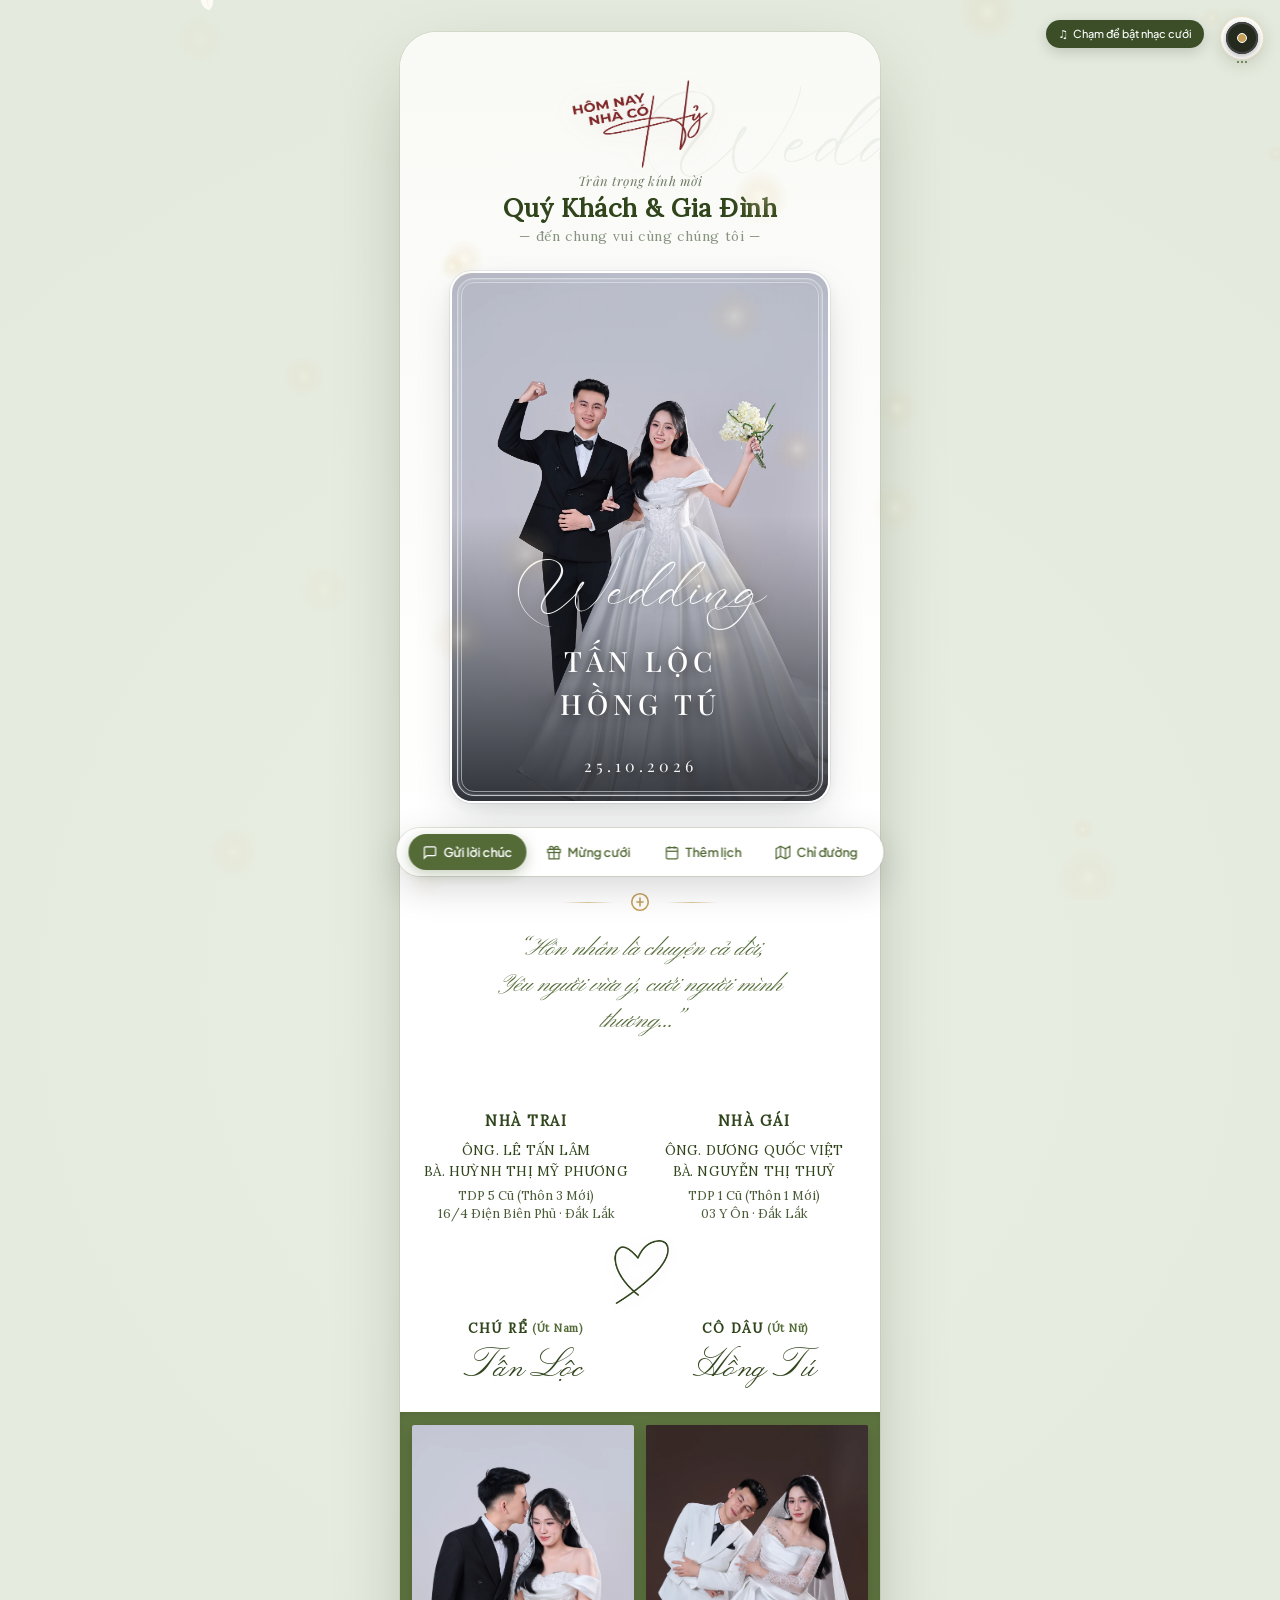
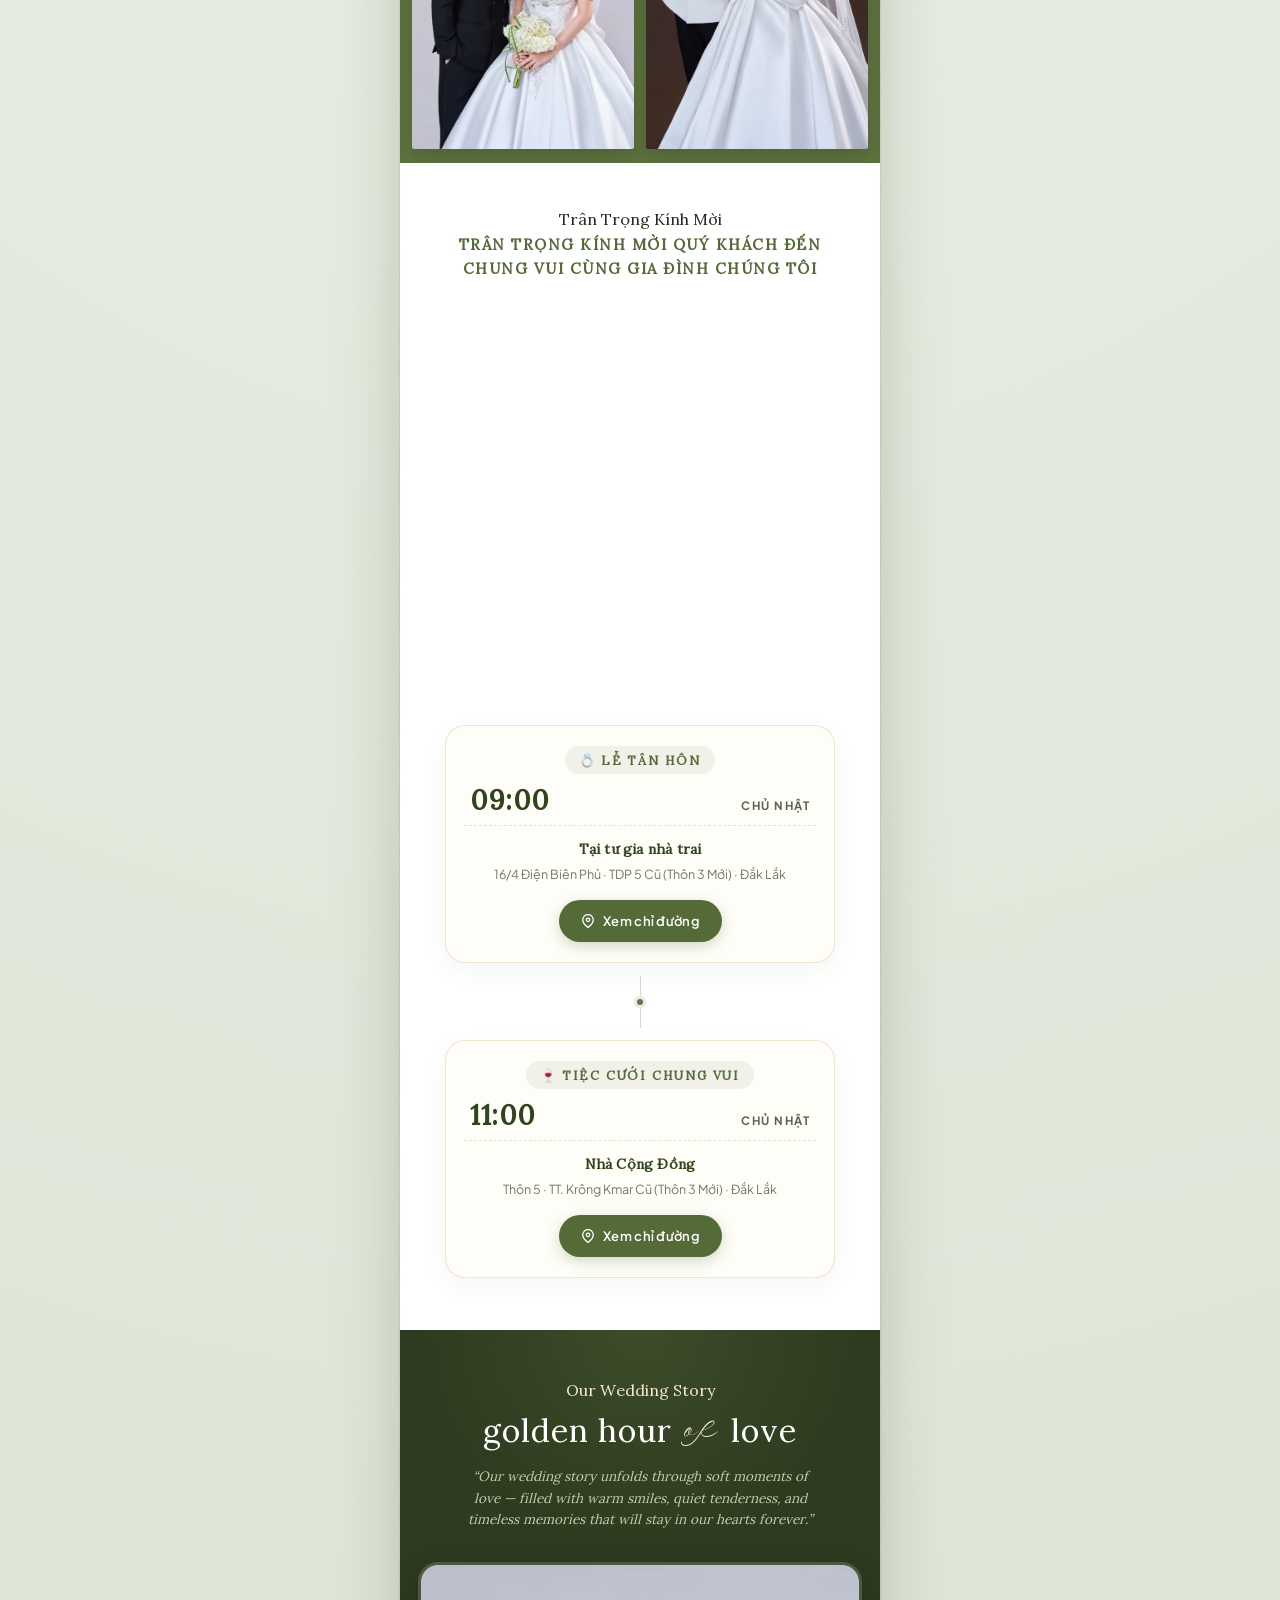
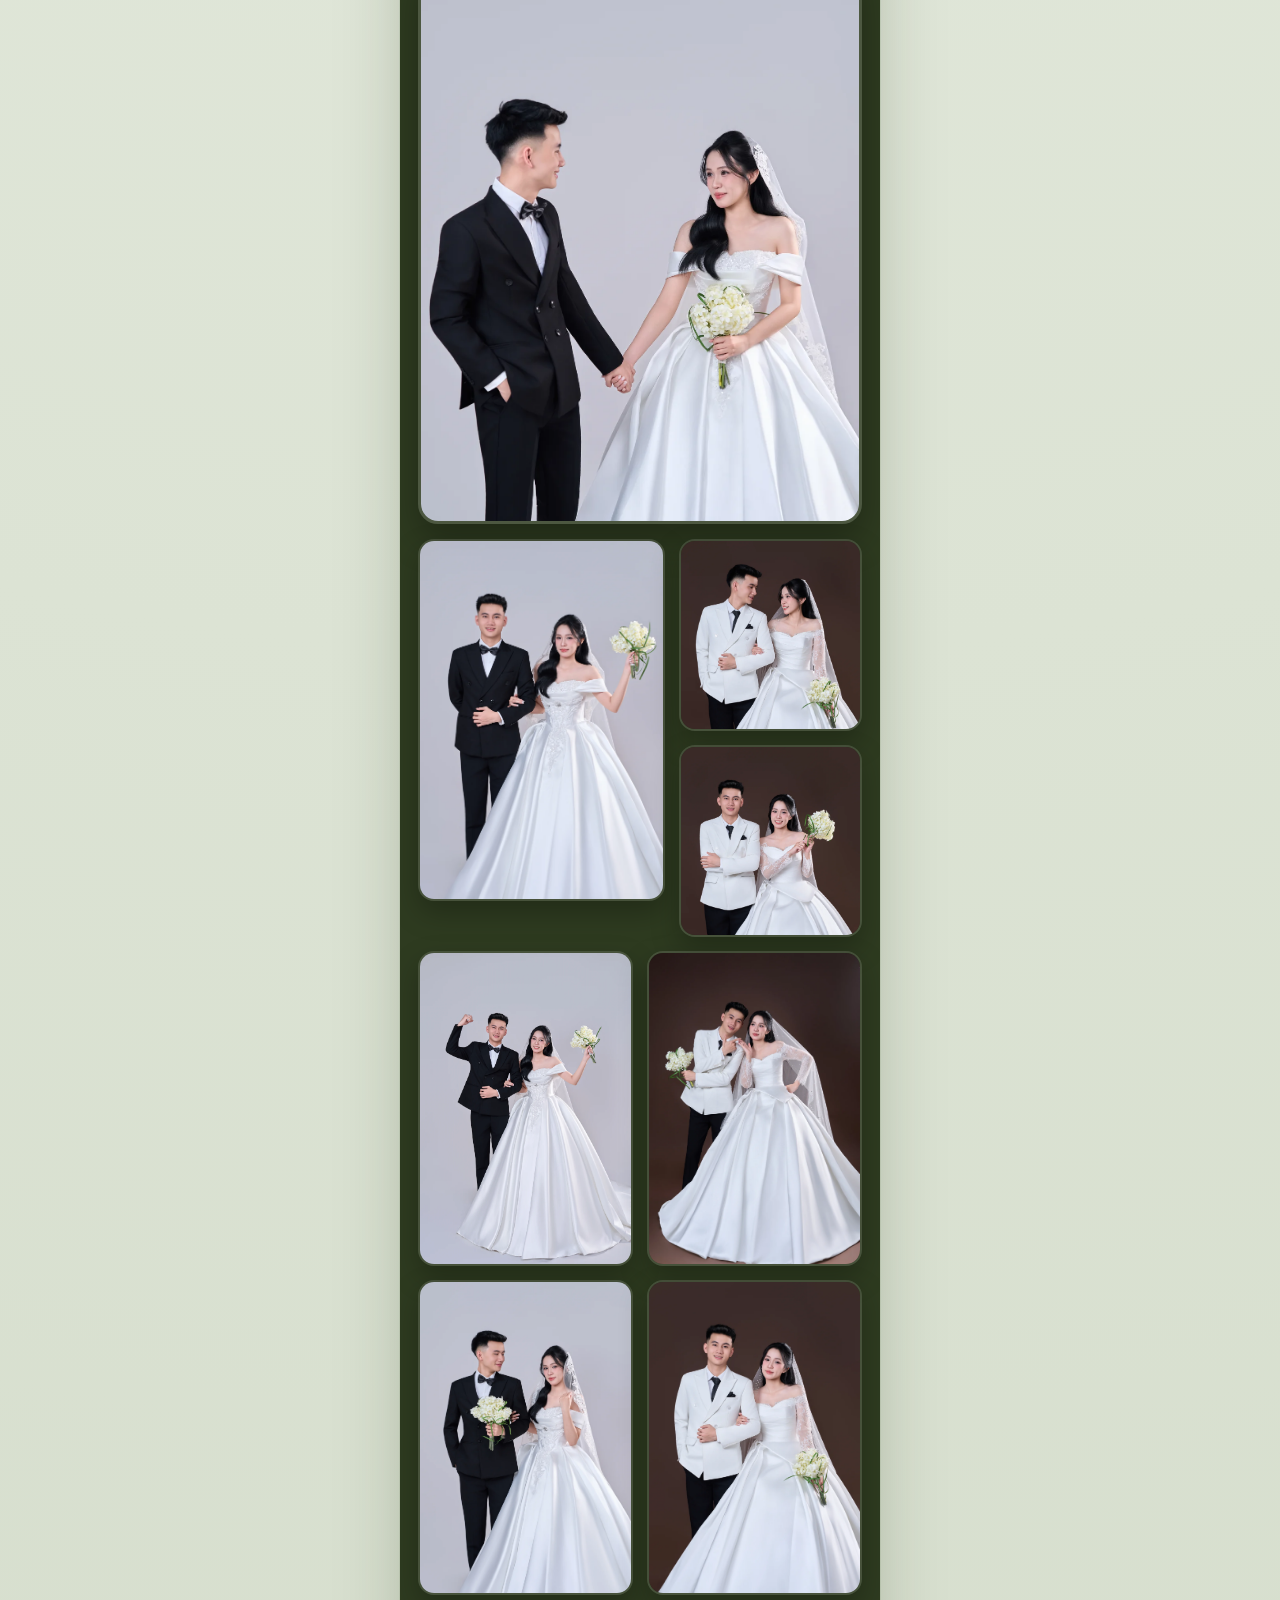
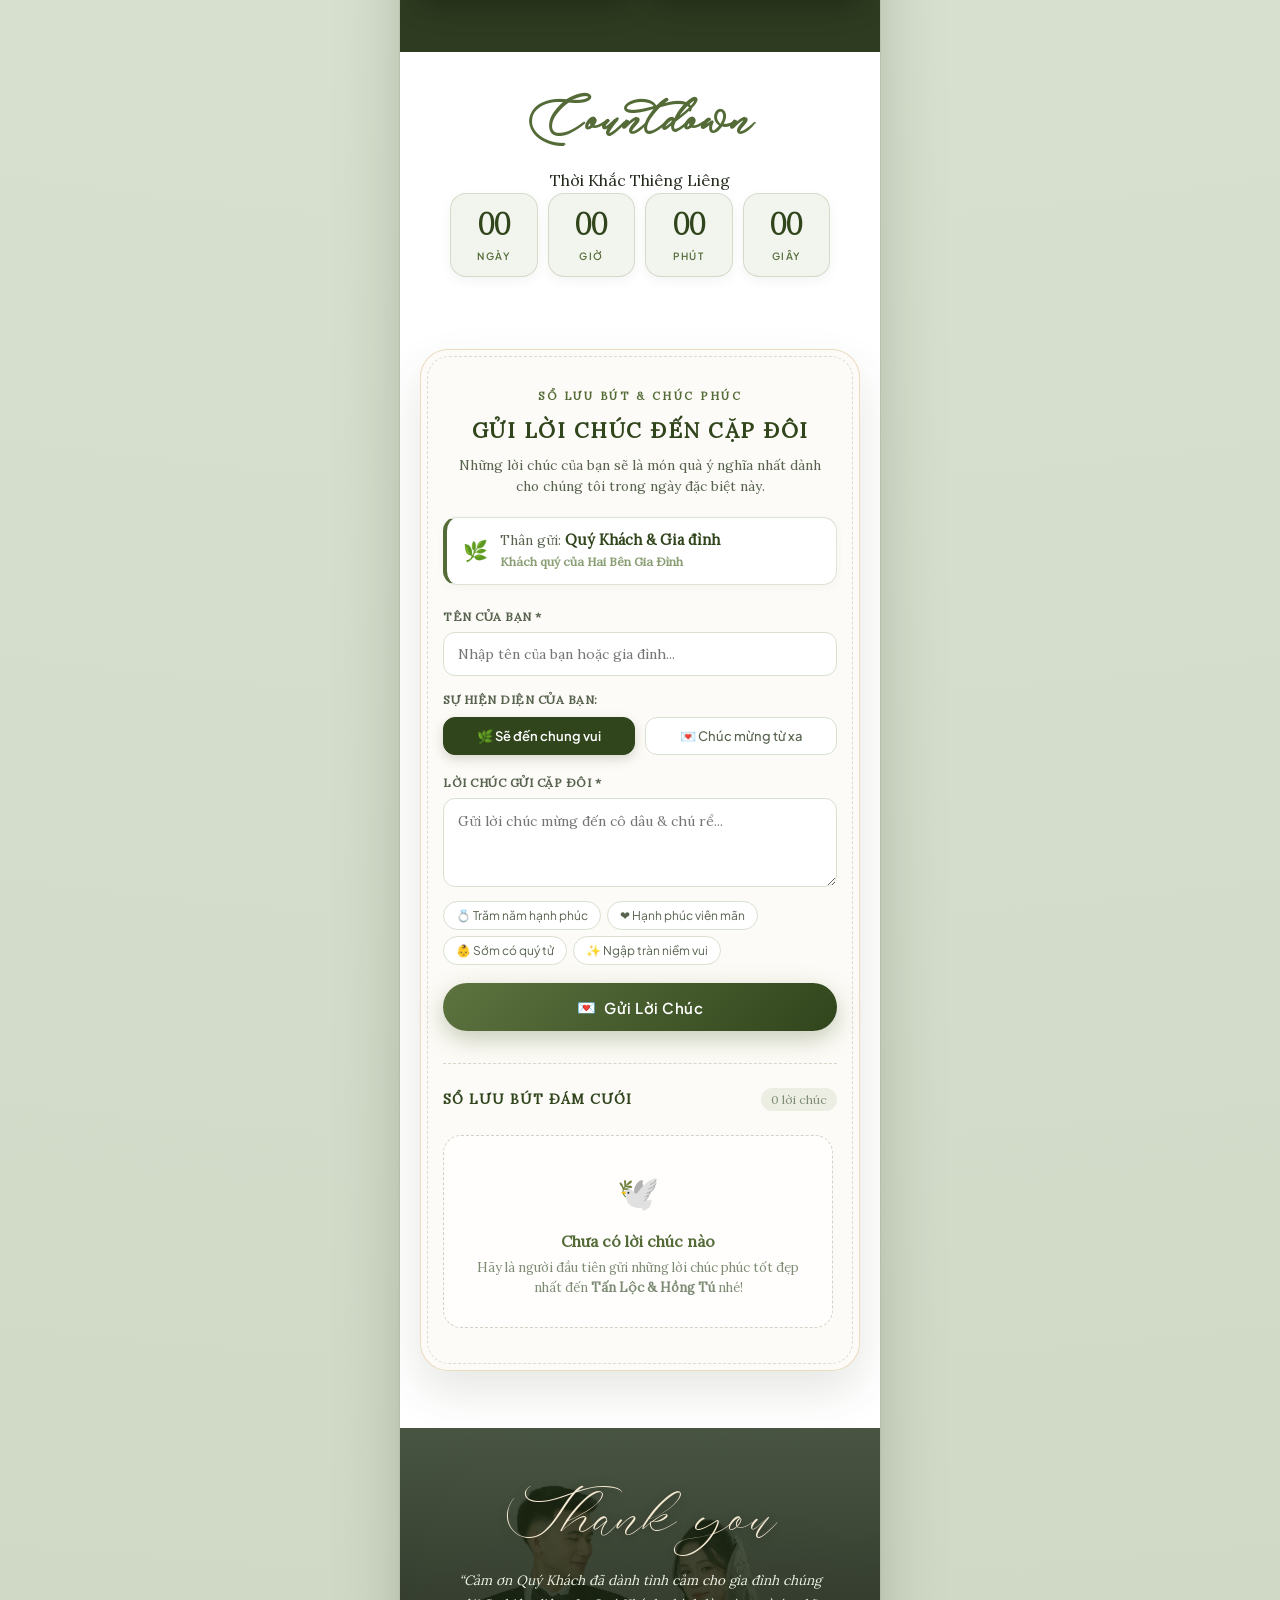
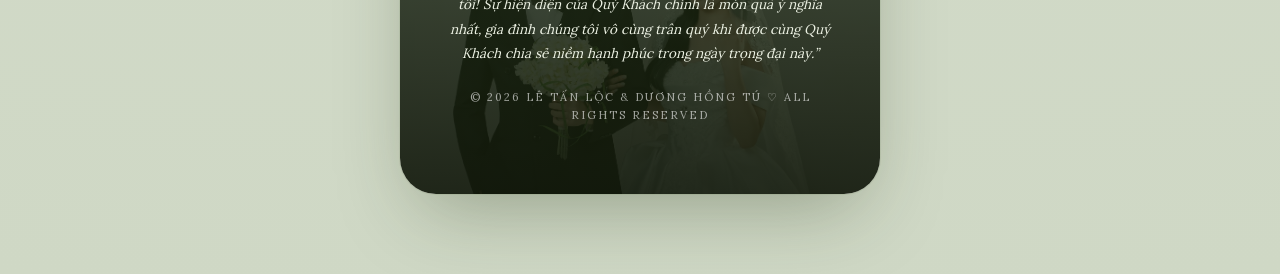
==== index.html @ bd5aa2f5 "Add Zalo OG preview image and clean short URLs" ====
<!DOCTYPE html>
<html lang="vi">
<head>
  <meta charset="UTF-8">
  <meta name="viewport" content="width=device-width, initial-scale=1.0, maximum-scale=1.0, user-scalable=no">
  <title>Tấn Lộc &amp; Hồng Tú</title>
  <meta name="description" content="Thiệp cưới online - Lê Tấn Lộc &amp; Dương Hồng Tú | 25.10.2026">
  
  <!-- Social Media & Zalo / Facebook Share Preview -->
  <meta property="og:type" content="website">
  <meta property="og:title" content="Tấn Lộc &amp; Hồng Tú | Thiệp Cưới Online">
  <meta property="og:description" content="Trân trọng kính mời Quý khách đến chung vui cùng gia đình chúng tôi ngày 25.10.2026.">
  <meta property="og:url" content="https://tanloc-hongtu.vercel.app/">
  <meta property="og:image" content="https://tanloc-hongtu.vercel.app/assets/images/og_preview.jpg">
  <meta property="og:image:secure_url" content="https://tanloc-hongtu.vercel.app/assets/images/og_preview.jpg">
  <meta property="og:image:type" content="image/jpeg">
  <meta property="og:image:width" content="1200">
  <meta property="og:image:height" content="630">
  <meta property="og:image:alt" content="Thiệp Cưới Tấn Lộc &amp; Hồng Tú">

  <!-- Twitter / Zalo Card -->
  <meta name="twitter:card" content="summary_large_image">
  <meta name="twitter:title" content="Tấn Lộc &amp; Hồng Tú | Thiệp Cưới Online">
  <meta name="twitter:description" content="Trân trọng kính mời Quý khách đến chung vui cùng gia đình chúng tôi ngày 25.10.2026.">
  <meta name="twitter:image" content="https://tanloc-hongtu.vercel.app/assets/images/og_preview.jpg">

  <!-- Romantic Wedding Ring Favicon (Khắc phục biểu tượng quả địa cầu mặc định) -->
  <link rel="icon" type="image/svg+xml" href="data:image/svg+xml,<svg xmlns='http://www.w3.org/2000/svg' viewBox='0 0 100 100'><text y='.9em' font-size='90'>💍</text></svg>">
  <link rel="apple-touch-icon" href="assets/images/heo/NAD00171.webp">

  <link rel="stylesheet" href="assets/fonts/fonts.css">
  <link rel="stylesheet" href="style.css">
</head>
<body>

  <!-- Audio Element -->
  <audio id="bgm-audio" src="assets/audio/em-dong-y.mp3" preload="auto" loop autoplay playsinline webkit-playsinline></audio>

  <!-- Ambient Backdrop -->
  <div class="ambient-glow"></div>

  <!-- Floating Audio Player Button -->
  <button id="floating-music-btn" class="floating-audio-control playing" aria-label="Bật/Tắt nhạc nền" title="Phát: Em Đồng Ý (I Do) - Đức Phúc x 911">
    <div class="disc-wrapper">
      <div class="disc-center"></div>
    </div>
    <div class="audio-sound-waves">
      <span></span><span></span><span></span>
    </div>
  </button>

  <!-- Audio Autoplay Prompt -->
  <div id="audio-prompt-pill" class="audio-toast-pill">
    <span>♫</span>
    <span>Chạm để bật nhạc cưới</span>
  </div>

  <!-- Page Viewport Container -->
  <div class="page-viewport">
    <main class="wedding-card-container">

      <!-- =================================================================
           1. HERO SECTION (Bìa Thiệp Cung Vòm Hoàng Gia)
           ================================================================= -->
      <section class="hero-section">
        <div class="hero-watermark" data-anim="slide-up" style="--anim-delay: 0s;" aria-hidden="true">Wedding</div>

        <!-- Biểu trưng HÔM NAY NHÀ CÓ HỶ (Calligraphy) -->
        <div class="hero-hy-badge" data-anim="fade-in" style="--anim-delay: 0.05s;">
          <img 
            src="assets/images/hom_nay_nha_co_hy_red.png" 
            alt="Hôm nay nhà có hỷ" 
            class="hero-hy-img"
          />
        </div>

        <!-- Lời mời trang trọng cá nhân hóa (Luxury/Minimal 10/10) -->
        <div id="hero-guest-invitation" class="hero-guest-invitation" data-anim="fade-in" style="--anim-delay: 0.1s;">
          <p class="hero-invite-pre">Trân trọng kính mời</p>
          <h2 id="hero-guest-name" class="hero-invite-guest">Quý Khách & Gia đình</h2>
          <p class="hero-invite-post">— đến chung vui cùng chúng tôi —</p>
        </div>
        <div class="hero-arch-container">
          <!-- Two White Doves Romantic Opening Animation -->
          <div id="hero-doves-overlay" class="hero-doves-overlay" aria-hidden="true">
            <!-- Convergence Champagne Heart & Sparkles -->
            <div class="doves-heart-emblem">
              <svg viewBox="0 0 40 36" class="heart-svg" fill="none" xmlns="http://www.w3.org/2000/svg">
                <path d="M20 32C20 32 3.5 21.5 3.5 11.5C3.5 5.5 8 2 13 2C16.5 2 19 4 20 6C21 4 23.5 2 27 2C32 2 36.5 5.5 36.5 11.5C36.5 21.5 20 32 20 32Z" stroke="#DFC188" stroke-width="1.8" fill="rgba(223, 193, 136, 0.28)"/>
              </svg>
              <!-- 4 Micro Golden Sparkles at convergence -->
              <span class="doves-sparkle ds-1"></span>
              <span class="doves-sparkle ds-2"></span>
              <span class="doves-sparkle ds-3"></span>
              <span class="doves-sparkle ds-4"></span>
            </div>

            <!-- Left Dove Actor (Feathered Ethereal 3D) -->
            <div class="dove-actor dove-left">
              <img 
                src="assets/images/dove_ethereal_left.webp" 
                alt="Bồ câu trắng tình yêu" 
                class="dove-photo-asset"
                loading="eager"
              />
            </div>

            <!-- Right Dove Actor (Feathered Ethereal 3D) -->
            <div class="dove-actor dove-right">
              <img 
                src="assets/images/dove_ethereal_right.webp" 
                alt="Bồ câu trắng tình yêu" 
                class="dove-photo-asset"
                loading="eager"
              />
            </div>
          </div>

          <div class="hero-arch-frame">
            <img 
              src="assets/images/heo/NAD00171.webp" 
              alt="Ảnh cưới Tấn Lộc & Hồng Tú" 
              class="hero-arch-img wedding-photo" 
              data-full="assets/images/heo/NAD00171.webp"
            />
            <div class="hero-overlay-gradient"></div>
            
            <div class="hero-photo-content">
              <div class="hero-photo-script-wedding sparkle-host" data-anim="fade-in" style="--anim-delay: 0.05s;">
                Wedding
                <span class="sparkle-twinkle" style="top: -2px; right: 14px; animation-delay: 0.5s;"></span>
                <span class="sparkle-twinkle" style="bottom: 12px; left: -6px; animation-delay: 2.2s;"></span>
              </div>
              <h1 class="hero-couple-stacked" data-anim="slide-up" style="--anim-delay: 0.15s;">
                <span class="hero-couple-line">TẤN LỘC</span>
                <span class="hero-couple-line">HỒNG TÚ</span>
              </h1>
              <div class="hero-photo-date solar-date-text" data-anim="slide-up" style="--anim-delay: 0.2s;">25.10.2026</div>
            </div>
          </div>
        </div>
      </section>

      <!-- =================================================================
           2. LỜI NGỎ TÌNH YÊU (Love Quote)
           ================================================================= -->
      <section class="quote-section">
        <div class="botanical-divider" data-anim="fade-in" style="--anim-delay: 0.2s;">
          <div class="divider-line"></div>
          <svg width="22" height="22" viewBox="0 0 24 24" fill="none" stroke="currentColor" stroke-width="1.75">
            <path d="M12 21a9 9 0 1 0 0-18 9 9 0 0 0 0 18z"></path>
            <path d="M12 7v10M8 12h8"></path>
          </svg>
          <div class="divider-line"></div>
        </div>

        <blockquote class="wedding-quote" data-anim="slide-up" style="--anim-delay: 0.15s;">
          “Hôn nhân là chuyện cả đời,<br>
          Yêu người vừa ý, cưới người mình thương...”
        </blockquote>
      </section>

      <!-- =================================================================
           3. THÔNG TIN HAI BÊN GIA ĐÌNH & CÔ DÂU CHÚ RỂ (Mộng Mer Template)
           ================================================================= -->
      <section class="family-section">
        <div class="family-content-wrap">
          <!-- Hàng 1: Thông tin Nhà Trai & Nhà Gái -->
          <div class="family-parents-grid">
            <!-- Cột Nhà Trai -->
            <div class="family-branch-col" data-anim="slide-right" style="--anim-delay: 0.15s;">
              <h3 class="branch-label">NHÀ TRAI</h3>
              <div class="branch-names">
                <p class="parent-line groom-dad-text">ÔNG. LÊ TẤN LÂM</p>
                <p class="parent-line groom-mom-text">BÀ. HUỲNH THỊ MỸ PHƯƠNG</p>
              </div>
              <p class="branch-location groom-address-text">TDP 5 Cũ (Thôn 3 Mới)<br>16/4 Điện Biên Phủ · Đắk Lắk</p>
            </div>

            <!-- Cột Nhà Gái -->
            <div class="family-branch-col" data-anim="slide-left" style="--anim-delay: 0.15s;">
              <h3 class="branch-label">NHÀ GÁI</h3>
              <div class="branch-names">
                <p class="parent-line bride-dad-text">ÔNG. DƯƠNG QUỐC VIỆT</p>
                <p class="parent-line bride-mom-text">BÀ. NGUYỄN THỊ THUỶ</p>
              </div>
              <p class="branch-location bride-address-text">TDP 1 Cũ (Thôn 1 Mới)<br>03 Y Ôn · Đắk Lắk</p>
            </div>
          </div>

          <!-- Hàng 2: Biểu tượng trái tim vẽ tay ở giữa -->
          <div class="family-heart-divider" data-anim="fade-in" style="--anim-delay: 0.2s;">
            <img 
              src="assets/images/img_14_bo5CXDB2w_.webp" 
              alt="Biểu tượng trái tim tình yêu" 
              class="family-heart-img anim-pulse" 
            />
          </div>

          <!-- Hàng 3: Danh xưng Chú Rể & Cô Dâu cùng chữ thư pháp -->
          <div class="couple-names-grid">
            <div class="couple-title-col" data-anim="slide-right" style="--anim-delay: 0.25s;">
              <h4 class="couple-role-label">CHÚ RỂ <span class="role-rank groom-role-text">(Út Nam)</span></h4>
              <h2 class="couple-calligraphy-name groom-nickname-text sparkle-host">
                Tấn Lộc
                <span class="sparkle-twinkle" style="top: -2px; right: -8px; animation-delay: 1.0s;"></span>
              </h2>
            </div>

            <div class="couple-title-col" data-anim="slide-left" style="--anim-delay: 0.25s;">
              <h4 class="couple-role-label">CÔ DÂU <span class="role-rank bride-role-text">(Út Nữ)</span></h4>
              <h2 class="couple-calligraphy-name bride-nickname-text sparkle-host">
                Hồng Tú
                <span class="sparkle-twinkle" style="top: -2px; right: -8px; animation-delay: 2.6s;"></span>
              </h2>
            </div>
          </div>
        </div>

        <!-- Hàng 4: Băng màu xanh Olive chứa 2 ảnh cưới cạnh nhau -->
        <div class="family-photos-band" data-anim="slide-up" style="--anim-delay: 0.4s;">
          <div class="family-photo-wrapper">
            <img 
              src="assets/images/heo/NAD00105.webp" 
              alt="Chú rể Tấn Lộc & Cô dâu Hồng Tú" 
              class="family-band-img wedding-photo"
              data-full="assets/images/heo/NAD00105.webp"
              loading="lazy"
            />
          </div>
          <div class="family-photo-wrapper">
            <img 
              src="assets/images/heo/NAD00658.webp" 
              alt="Cô dâu Hồng Tú & Chú rể Tấn Lộc" 
              class="family-band-img wedding-photo"
              data-full="assets/images/heo/NAD00658.webp"
              loading="lazy"
            />
          </div>
        </div>
      </section>

      <!-- =================================================================
           4. THƯ MỜI & LỊCH TRÌNH TIỆC CƯỚI (Wedding Events)
           ================================================================= -->
      <section class="events-section">
        <div class="formal-invitation-banner" data-anim="slide-up" style="--anim-delay: 0.5s;">
          <div class="section-eyebrow">Trân Trọng Kính Mời</div>
          <p class="formal-invitation-title">
            Trân trọng kính mời Quý khách đến<br>
            chung vui cùng gia đình chúng tôi
          </p>
        </div>

        <!-- Bộ ba ảnh Collage nghệ thuật: Trái slide-right, Giữa zoom-in, Phải slide-left -->
        <div class="trio-collage">
          <div class="collage-item side" data-anim="slide-right" style="--anim-delay: 0.5s;">
            <img src="assets/images/heo/NAD00205.webp" alt="Khoảnh khắc cưới" class="collage-img wedding-photo" data-full="assets/images/heo/NAD00205.webp" />
          </div>
          <div class="collage-item center" data-anim="zoom-in" style="--anim-delay: 0.5s;">
            <img src="assets/images/heo/NAD00760.webp" alt="Khoảnh khắc cưới" class="collage-img wedding-photo" data-full="assets/images/heo/NAD00760.webp" />
          </div>
          <div class="collage-item side" data-anim="slide-left" style="--anim-delay: 0.5s;">
            <img src="assets/images/heo/NAD00549.webp" alt="Khoảnh khắc cưới" class="collage-img wedding-photo" data-full="assets/images/heo/NAD00549.webp" />
          </div>
        </div>

        <!-- Lịch trình ngày cưới - Master Date Header -->
        <div class="schedule-master-header" data-anim="slide-up" style="--anim-delay: 0.3s;">
          <h3 class="schedule-section-title">LỊCH TRÌNH NGÀY CƯỚI</h3>
          <div class="schedule-master-date">
            <span class="sched-month">THÁNG 10</span>
            <span class="sched-day-number">25</span>
            <span class="sched-year">NĂM 2026</span>
          </div>
          <div class="sched-lunar-date">(Nhằm ngày 16 tháng 09 năm Bính Ngọ)</div>
        </div>

        <!-- Event 1: Lễ Tân Hôn (Sáng: 09:00) -->
        <div class="event-card" data-anim="slide-up" style="--anim-delay: 0.15s;">
          <div class="event-badge">
            <span class="event-badge-icon">💍</span>
            <span class="event-badge-title event1-title-text">LỄ TÂN HÔN</span>
          </div>

          <div class="event-time-row">
            <span class="event-time-val event1-time-val">09:00</span>
            <span class="event-day-val event1-day-val">CHỦ NHẬT</span>
          </div>

          <div class="event-venue-content">
            <div class="venue-name event1-venue-name">Tại tư gia nhà trai</div>
            <div class="venue-address event1-venue-address">16/4 Điện Biên Phủ · TDP 5 Cũ (Thôn 3 Mới) · Đắk Lắk</div>
          </div>

          <div class="event-actions">
            <a 
              href="https://www.google.com/maps/search/?api=1&query=16%2F4+%C4%90i%E1%BB%87n+Bi%C3%AAn+Ph%E1%BB%A7%2C+Kr%C3%B4ng+Kmar%2C+Kr%C3%B4ng+B%C3%B4ng%2C+%C4%90%E1%BA%AFk+L%E1%BA%AFk" 
              target="_blank" 
              rel="noopener noreferrer" 
              class="action-btn-primary event1-map-link"
              data-anim="fade-in"
              style="--anim-delay: 0.25s;"
            >
              <svg width="14" height="14" viewBox="0 0 24 24" fill="none" stroke="currentColor" stroke-width="2.2" stroke-linecap="round" stroke-linejoin="round">
                <path d="M21 10c0 7-9 13-9 13s-9-6-9-13a9 9 0 0 1 18 0z"></path>
                <circle cx="12" cy="10" r="3"></circle>
              </svg>
              <span>Xem chỉ đường</span>
            </a>
          </div>
        </div>

        <!-- Connector Trục Thời Gian -->
        <div class="schedule-timeline-connector" aria-hidden="true" data-anim="fade-in" style="--anim-delay: 0.2s;">
          <span class="connector-line"></span>
          <span class="connector-dot"></span>
          <span class="connector-line"></span>
        </div>

        <!-- Event 2: Buổi Tiệc Cưới Chung Vui (Trưa: 11:00) -->
        <div class="event-card" data-anim="slide-up" style="--anim-delay: 0.25s;">
          <div class="event-badge">
            <span class="event-badge-icon">🍷</span>
            <span class="event-badge-title event2-title-text">TIỆC CƯỚI CHUNG VUI</span>
          </div>

          <div class="event-time-row">
            <span class="event-time-val event2-time-val">11:00</span>
            <span class="event-day-val event2-day-val">CHỦ NHẬT</span>
          </div>

          <div class="event-venue-content">
            <div class="venue-name event2-venue-name">Nhà Cộng Đồng</div>
            <div class="venue-address event2-venue-address">Thôn 5 · TT. Krông Kmar Cũ (Thôn 3 Mới) · Đắk Lắk</div>
          </div>

          <div class="event-actions">
            <a 
              href="https://www.google.com/maps/search/?api=1&query=Nh%C3%A0+C%E1%BB%99ng+%C4%90%E1%BB%93ng%2C+Kr%C3%B4ng+Kmar%2C+Kr%C3%B4ng+B%C3%B4ng%2C+%C4%90%E1%BA%AFk+L%E1%BA%AFk" 
              target="_blank" 
              rel="noopener noreferrer" 
              class="action-btn-primary event2-map-link"
              data-anim="fade-in"
              style="--anim-delay: 0.35s;"
            >
              <svg width="14" height="14" viewBox="0 0 24 24" fill="none" stroke="currentColor" stroke-width="2.2" stroke-linecap="round" stroke-linejoin="round">
                <path d="M21 10c0 7-9 13-9 13s-9-6-9-13a9 9 0 0 1 18 0z"></path>
                <circle cx="12" cy="10" r="3"></circle>
              </svg>
              <span>Xem chỉ đường</span>
            </a>
          </div>
        </div>
      </section>

      <!-- =================================================================
           5. ALBUM ẢNH KỶ NIỆM (Golden Hour of Love - Visual Gallery)
           ================================================================= -->
      <section class="gallery-section">
        <div class="gallery-header" data-anim="slide-up" style="--anim-delay: 0.1s;">
          <div class="section-eyebrow" style="color: var(--gold-light);">Our Wedding Story</div>
          <h2 class="gallery-title">
            golden hour <span class="script-italic">of</span> love
          </h2>
          <p class="gallery-desc">
            “Our wedding story unfolds through soft moments of love — filled with warm smiles, quiet tenderness, and timeless memories that will stay in our hearts forever.”
          </p>
        </div>

        <div class="gallery-grid">
          <!-- Ảnh Panorama lớn: 3D Flip-In độc bản của template -->
          <div class="gallery-hero-card" data-anim="flip-in" style="--anim-delay: 0.1s;">
            <img src="assets/images/heo/NAD00296.webp" alt="Khoảnh khắc tình yêu Tấn Lộc & Hồng Tú" class="wedding-photo" data-full="assets/images/heo/NAD00296.webp" loading="lazy" />
            <div class="gallery-zoom-badge">
              <svg width="15" height="15" viewBox="0 0 24 24" fill="none" stroke="currentColor" stroke-width="2"><circle cx="11" cy="11" r="8"></circle><line x1="21" y1="21" x2="16.65" y2="16.65"></line><line x1="11" y1="8" x2="11" y2="14"></line><line x1="8" y1="11" x2="14" y2="11"></line></svg>
            </div>
          </div>

          <!-- Khối ảnh so le: Dọc slide-left, Cặp bên phải slide-up & slide-down -->
          <div class="gallery-row-split">
            <div class="gallery-photo-card" data-anim="slide-left" style="aspect-ratio: 3 / 4.4; --anim-delay: 0.15s;">
              <img src="assets/images/heo/NAD00167.webp" alt="Khoảnh khắc tình yêu Tấn Lộc & Hồng Tú" class="wedding-photo" data-full="assets/images/heo/NAD00167.webp" loading="lazy" />
              <div class="gallery-zoom-badge">
                <svg width="15" height="15" viewBox="0 0 24 24" fill="none" stroke="currentColor" stroke-width="2"><circle cx="11" cy="11" r="8"></circle><line x1="21" y1="21" x2="16.65" y2="16.65"></line></svg>
              </div>
            </div>

            <div class="gallery-card-stacked">
              <div class="gallery-photo-card" data-anim="slide-up" style="aspect-ratio: 4 / 4.2; --anim-delay: 0.15s;">
                <img src="assets/images/heo/NAD00491.webp" alt="Khoảnh khắc tình yêu Tấn Lộc & Hồng Tú" class="wedding-photo" data-full="assets/images/heo/NAD00491.webp" loading="lazy" />
                <div class="gallery-zoom-badge">
                  <svg width="15" height="15" viewBox="0 0 24 24" fill="none" stroke="currentColor" stroke-width="2"><circle cx="11" cy="11" r="8"></circle><line x1="21" y1="21" x2="16.65" y2="16.65"></line></svg>
                </div>
              </div>
              <div class="gallery-photo-card" data-anim="slide-down" style="aspect-ratio: 4 / 4.2; --anim-delay: 0.2s;">
                <img src="assets/images/heo/NAD00514.webp" alt="Khoảnh khắc tình yêu Tấn Lộc & Hồng Tú" class="wedding-photo" data-full="assets/images/heo/NAD00514.webp" loading="lazy" />
                <div class="gallery-zoom-badge">
                  <svg width="15" height="15" viewBox="0 0 24 24" fill="none" stroke="currentColor" stroke-width="2"><circle cx="11" cy="11" r="8"></circle><line x1="21" y1="21" x2="16.65" y2="16.65"></line></svg>
                </div>
              </div>
            </div>
          </div>

          <!-- Cặp ảnh chữ nhật đối xứng 1: Trái slide-left, Phải slide-right -->
          <div class="gallery-row-equal">
            <div class="gallery-photo-card" data-anim="slide-left" style="aspect-ratio: 3 / 4.4; --anim-delay: 0.1s;">
              <img src="assets/images/heo/NAD00171.webp" alt="Khoảnh khắc tình yêu Tấn Lộc & Hồng Tú" class="wedding-photo" data-full="assets/images/heo/NAD00171.webp" loading="lazy" />
              <div class="gallery-zoom-badge">
                <svg width="15" height="15" viewBox="0 0 24 24" fill="none" stroke="currentColor" stroke-width="2"><circle cx="11" cy="11" r="8"></circle><line x1="21" y1="21" x2="16.65" y2="16.65"></line></svg>
              </div>
            </div>
            <div class="gallery-photo-card" data-anim="slide-right" style="aspect-ratio: 3 / 4.4; --anim-delay: 0.18s;">
              <img src="assets/images/heo/NAD00617.webp" alt="Khoảnh khắc tình yêu Tấn Lộc & Hồng Tú" class="wedding-photo" data-full="assets/images/heo/NAD00617.webp" loading="lazy" />
              <div class="gallery-zoom-badge">
                <svg width="15" height="15" viewBox="0 0 24 24" fill="none" stroke="currentColor" stroke-width="2"><circle cx="11" cy="11" r="8"></circle><line x1="21" y1="21" x2="16.65" y2="16.65"></line></svg>
              </div>
            </div>
          </div>

          <!-- Cặp ảnh kết thúc album: Trái slide-left, Phải slide-right -->
          <div class="gallery-row-equal">
            <div class="gallery-photo-card" data-anim="slide-left" style="aspect-ratio: 3 / 4.4; --anim-delay: 0.1s;">
              <img src="assets/images/heo/NAD00191.webp" alt="Khoảnh khắc tình yêu Tấn Lộc & Hồng Tú" class="wedding-photo" data-full="assets/images/heo/NAD00191.webp" loading="lazy" />
              <div class="gallery-zoom-badge">
                <svg width="15" height="15" viewBox="0 0 24 24" fill="none" stroke="currentColor" stroke-width="2"><circle cx="11" cy="11" r="8"></circle><line x1="21" y1="21" x2="16.65" y2="16.65"></line></svg>
              </div>
            </div>
            <div class="gallery-photo-card" data-anim="slide-right" style="aspect-ratio: 3 / 4.4; --anim-delay: 0.18s;">
              <img src="assets/images/heo/NAD00483.webp" alt="Khoảnh khắc tình yêu Tấn Lộc & Hồng Tú" class="wedding-photo" data-full="assets/images/heo/NAD00483.webp" loading="lazy" />
              <div class="gallery-zoom-badge">
                <svg width="15" height="15" viewBox="0 0 24 24" fill="none" stroke="currentColor" stroke-width="2"><circle cx="11" cy="11" r="8"></circle><line x1="21" y1="21" x2="16.65" y2="16.65"></line></svg>
              </div>
            </div>
          </div>
        </div>
      </section>

      <!-- =================================================================
           6. ĐẾM NGƯỢC THỜI GIAN (Live Countdown Clock)
           ================================================================= -->
      <section class="countdown-section">
        <h2 class="countdown-title" data-anim="zoom-in" style="--anim-delay: 0.15s;">Countdown</h2>
        <div class="section-eyebrow" data-anim="fade-in">Thời Khắc Thiêng Liêng</div>

        <div class="countdown-clock-container" data-anim="slide-up" style="--anim-delay: 0.2s;">
          <div class="countdown-box">
            <span class="countdown-number" id="cd-days">00</span>
            <span class="countdown-unit">Ngày</span>
          </div>
          <div class="countdown-box">
            <span class="countdown-number" id="cd-hours">00</span>
            <span class="countdown-unit">Giờ</span>
          </div>
          <div class="countdown-box">
            <span class="countdown-number" id="cd-mins">00</span>
            <span class="countdown-unit">Phút</span>
          </div>
          <div class="countdown-box">
            <span class="countdown-number" id="cd-secs">00</span>
            <span class="countdown-unit">Giây</span>
          </div>
        </div>
      </section>

      <!-- =================================================================
           7. GỬI LỜI CHÚC ĐẾN CẶP ĐÔI & SỔ LƯU BÚT (Personalized Wishes)
           ================================================================= -->
      <section id="wishes-section" class="wishes-card-section">
        <div class="wishes-editorial-card" data-anim="slide-up" style="--anim-delay: 0.3s;">
          
          <!-- Tiêu đề khu vực -->
          <div class="wishes-header-block">
            <span class="wishes-eyebrow">Sổ Lưu Bút & Chúc Phúc</span>
            <h2 class="wishes-head-title">Gửi Lời Chúc Đến Cặp Đôi</h2>
            <p class="wishes-head-note">
              Những lời chúc của bạn sẽ là món quà ý nghĩa nhất dành cho chúng tôi trong ngày đặc biệt này.
            </p>
          </div>

          <!-- Thẻ Khách Mời Cá Nhân Hóa (Dynamic Guest Greeting Card) -->
          <div id="guest-greeting-badge" class="guest-greeting-badge">
            <div class="guest-badge-icon">🌿</div>
            <div class="guest-badge-details">
              <div class="guest-salutation">Thân gửi: <strong id="guest-name-display" class="guest-name-highlight">Quý Khách & Gia đình</strong></div>
              <div id="guest-side-display" class="guest-side-tag">Khách quý của Hai Bên Gia Đình</div>
            </div>
          </div>

          <!-- Form Gửi Lời Chúc Chính -->
          <form id="wishes-submit-form" class="wishes-interactive-form">
            <!-- Ô nhập tên (Chỉ hiển thị nếu link chung, tự ẩn nếu link đã có tên) -->
            <div id="guest-name-input-group" class="rsvp-input-group" style="display: none;">
              <label for="wishes-guest-name" class="rsvp-label">Tên của bạn *</label>
              <input type="text" id="wishes-guest-name" class="rsvp-control" placeholder="Nhập tên của bạn hoặc gia đình..." />
            </div>

            <!-- Tùy chọn tham dự nhẹ nhàng (Micro-attendance pills) -->
            <div class="wishes-attendance-row">
              <span class="attendance-question-label">Sự hiện diện của bạn:</span>
              <div class="wishes-presence-pills">
                <button type="button" class="presence-pill active" data-attendance="attending">
                  <span>🌿 Sẽ đến chung vui</span>
                </button>
                <button type="button" class="presence-pill" data-attendance="remotely">
                  <span>💌 Chúc mừng từ xa</span>
                </button>
              </div>
              <input type="hidden" id="attendance-hidden-input" name="attendance" value="attending" />
            </div>

            <!-- Khu vực nhập Lời Chúc -->
            <div class="rsvp-input-group">
              <label for="wishes-message-input" class="rsvp-label">Lời chúc gửi cặp đôi *</label>
              <textarea 
                id="wishes-message-input" 
                rows="3" 
                class="rsvp-control wishes-textarea" 
                placeholder="Gửi lời chúc mừng đến cô dâu & chú rể..."
                required
              ></textarea>
            </div>

            <!-- Các gợi ý câu chúc nhanh (Quick Wish Chips) -->
            <div class="quick-wish-chips">
              <button type="button" class="chip-btn" data-chip="Trăm năm hạnh phúc, mãi mãi bên nhau! 💍">💍 Trăm năm hạnh phúc</button>
              <button type="button" class="chip-btn" data-chip="Chúc đôi uyên ương hạnh phúc viên mãn ❤️">❤️ Hạnh phúc viên mãn</button>
              <button type="button" class="chip-btn" data-chip="Chúc hai bạn sớm sinh quý tử, vạn sự như ý 👶">👶 Sớm có quý tử</button>
              <button type="button" class="chip-btn" data-chip="Hành trình mới ngập tràn niềm vui và bình an ✨">✨ Ngập tràn niềm vui</button>
            </div>

            <!-- Nút gửi chính -->
            <button type="submit" id="btn-submit-wish" class="wishes-submit-btn">
              <span class="btn-icon">💌</span>
              <span>Gửi Lời Chúc</span>
            </button>
          </form>

          <!-- Khối Phản hồi Thành Công (Success View) -->
          <div id="wishes-success-block" class="wishes-success-block" style="display: none;">
            <div class="success-heart-emblem">❤️</div>
            <h3 class="success-title">Cảm ơn <span id="success-guest-name">bạn</span>!</h3>
            <p class="success-message">
              Hẹn gặp bạn trong ngày vui của chúng mình! Lời chúc yêu thương của bạn đã được ghi lại trong Sổ Lưu Bút.
            </p>

            <!-- 3 Nút Hành Động Tiện Ích Sau Khi Gửi -->
            <div class="post-wishes-actions">
              <a 
                href="https://www.google.com/maps/search/?api=1&query=Nh%C3%A0+C%E1%BB%99ng+%C4%90%E1%BB%93ng%2C+Kr%C3%B4ng+Kmar%2C+Kr%C3%B4ng+B%C3%B4ng%2C+%C4%90%E1%BA%AFk+L%E1%BA%AFk" 
                target="_blank" 
                rel="noopener noreferrer" 
                class="post-action-btn maps"
              >
                <span class="action-icon">🗺️</span>
                <span>Chỉ đường</span>
              </a>

              <button type="button" id="btn-add-calendar" class="post-action-btn calendar">
                <span class="action-icon">📅</span>
                <span>Thêm vào lịch</span>
              </button>

              <button type="button" id="btn-success-gift" class="post-action-btn gift">
                <span class="action-icon">🎁</span>
                <span>Mừng cưới</span>
              </button>
            </div>
          </div>

          <!-- Dòng thời gian Sổ Lưu Bút (Live Guestbook Stream) -->
          <div class="wishes-feed-container">
            <div class="wishes-feed-header">
              <span class="feed-title">Sổ Lưu Bút Đám Cưới</span>
              <span id="wishes-count-badge" class="feed-count">3 lời chúc</span>
            </div>
            <div id="live-wishes-stream" class="live-wishes-stream">
              <!-- Rendered via JS -->
            </div>
          </div>

        </div>
      </section>

      <!-- =================================================================
           8. LỜI CẢM ƠN (Thank You Footer)
           ================================================================= -->
      <footer class="thankyou-section">
        <img src="assets/images/heo/NAD00191.webp" alt="Background cảm ơn Tấn Lộc & Hồng Tú" class="thankyou-bg-img" />
        <div class="thankyou-scrim"></div>

        <div class="thankyou-content" data-anim="slide-up" style="--anim-delay: 0.5s;">
          <div class="thankyou-script">Thank you</div>
          <p class="thankyou-message">
            “Cảm ơn Quý Khách đã dành tình cảm cho gia đình chúng tôi! Sự hiện diện của Quý Khách chính là món quà ý nghĩa nhất, gia đình chúng tôi vô cùng trân quý khi được cùng Quý Khách chia sẻ niềm hạnh phúc trong ngày trọng đại này.”
          </p>
          <div class="thankyou-copyright">
            © 2026 Lê Tấn Lộc & Dương Hồng Tú ♡ All Rights Reserved
          </div>
        </div>
      </footer>

    </main>
  </div>

  <!-- =================================================================
       FLOATING BOTTOM QUICK DOCK (Toolbar)
       ================================================================= -->
  <div class="floating-bottom-dock">
    <a href="#wishes-section" class="dock-btn featured">
      <svg width="15" height="15" viewBox="0 0 24 24" fill="none" stroke="currentColor" stroke-width="2">
        <path d="M21 15a2 2 0 0 1-2 2H7l-4 4V5a2 2 0 0 1 2-2h14a2 2 0 0 1 2 2z"></path>
      </svg>
      <span>Gửi lời chúc</span>
    </a>

    <button id="btn-open-gift" class="dock-btn">
      <svg width="15" height="15" viewBox="0 0 24 24" fill="none" stroke="currentColor" stroke-width="2">
        <polyline points="20 12 20 22 4 22 4 12"></polyline>
        <rect x="2" y="7" width="20" height="5"></rect>
        <line x1="12" y1="22" x2="12" y2="7"></line>
        <path d="M12 7H7.5a2.5 2.5 0 0 1 0-5C11 2 12 7 12 7z"></path>
        <path d="M12 7h4.5a2.5 2.5 0 0 0 0-5C13 2 12 7 12 7z"></path>
      </svg>
      <span>Mừng cưới</span>
    </button>

    <button id="btn-dock-calendar" class="dock-btn">
      <svg width="15" height="15" viewBox="0 0 24 24" fill="none" stroke="currentColor" stroke-width="2">
        <rect x="3" y="4" width="18" height="18" rx="2" ry="2"></rect>
        <line x1="16" y1="2" x2="16" y2="6"></line>
        <line x1="8" y1="2" x2="8" y2="6"></line>
        <line x1="3" y1="10" x2="21" y2="10"></line>
      </svg>
      <span>Thêm lịch</span>
    </button>

    <a 
      href="https://www.google.com/maps/search/?api=1&query=Nh%C3%A0+C%E1%BB%99ng+%C4%90%E1%BB%93ng%2C+Kr%C3%B4ng+Kmar%2C+Kr%C3%B4ng+B%C3%B4ng%2C+%C4%90%E1%BA%AFk+L%E1%BA%AFk" 
      target="_blank" 
      rel="noopener noreferrer" 
      class="dock-btn"
    >
      <svg width="15" height="15" viewBox="0 0 24 24" fill="none" stroke="currentColor" stroke-width="2">
        <polygon points="1 6 1 22 8 18 16 22 23 18 23 2 16 6 8 2 1 6"></polygon>
        <line x1="8" y1="2" x2="8" y2="18"></line>
        <line x1="16" y1="6" x2="16" y2="22"></line>
      </svg>
      <span>Chỉ đường</span>
    </a>
  </div>

  <!-- =================================================================
       MODAL: HỘP QUÀ MỪNG CƯỚI (Gift Box / Bank QR)
       ================================================================= -->
  <div id="modal-gift" class="modal-backdrop">
    <div class="modal-card">
      <div class="modal-card-header">
        <h3 class="modal-card-title">Hộp Quà Mừng Cưới</h3>
        <button id="btn-close-gift" class="modal-close-icon" aria-label="Đóng">
          <svg width="16" height="16" viewBox="0 0 24 24" fill="none" stroke="currentColor" stroke-width="2"><line x1="18" y1="6" x2="6" y2="18"></line><line x1="6" y1="6" x2="18" y2="18"></line></svg>
        </button>
      </div>

      <div class="tab-selector">
        <button class="tab-option active" data-target="bank-groom">Nhà Trai (Chú Rể)</button>
        <button class="tab-option" data-target="bank-bride">Nhà Gái (Cô Dâu)</button>
      </div>

      <!-- Tab: Chú rể -->
      <div id="bank-groom" class="tab-pane active">
        <img class="qr-code-display" src="https://api.vietqr.io/image/970422-0987654321-compact2.jpg?amount=0&addInfo=Mung%20cuoi%20Tan%20Loc&accountName=LE%20TAN%20LOC" alt="QR Ngân hàng Chú rể" />
        <div class="bank-detail-card">
          <div class="bank-info-line">
            <span class="bank-label">Ngân hàng:</span>
            <span class="bank-value">MBBank (Quân Đội)</span>
          </div>
          <div class="bank-info-line">
            <span class="bank-label">Chủ tài khoản:</span>
            <span class="bank-value">LÊ TẤN LỘC</span>
          </div>
          <div class="bank-info-line">
            <span class="bank-label">Số tài khoản:</span>
            <span class="bank-value">
              0987654321
              <button class="btn-copy-account" data-copy="0987654321">Sao chép</button>
            </span>
          </div>
        </div>
      </div>

      <!-- Tab: Cô dâu -->
      <div id="bank-bride" class="tab-pane">
        <img class="qr-code-display" src="https://api.vietqr.io/image/970436-1234567890-compact2.jpg?amount=0&addInfo=Mung%20cuoi%20Hong%20Tu&accountName=DUONG%20HONG%20TU" alt="QR Ngân hàng Cô dâu" />
        <div class="bank-detail-card">
          <div class="bank-info-line">
            <span class="bank-label">Ngân hàng:</span>
            <span class="bank-value">Vietcombank</span>
          </div>
          <div class="bank-info-line">
            <span class="bank-label">Chủ tài khoản:</span>
            <span class="bank-value">DƯƠNG HỒNG TÚ</span>
          </div>
          <div class="bank-info-line">
            <span class="bank-label">Số tài khoản:</span>
            <span class="bank-value">
              1234567890
              <button class="btn-copy-account" data-copy="1234567890">Sao chép</button>
            </span>
          </div>
        </div>
      </div>
    </div>
  </div>

  <!-- =================================================================
       MODAL: SỔ LƯU BÚT & LỜI CHÚC (Guestbook Wishes)
       ================================================================= -->
  <div id="modal-wishes" class="modal-backdrop">
    <div class="modal-card">
      <div class="modal-card-header">
        <h3 class="modal-card-title">Sổ Lưu Bút & Lời Chúc</h3>
        <button id="btn-close-wishes" class="modal-close-icon" aria-label="Đóng">
          <svg width="16" height="16" viewBox="0 0 24 24" fill="none" stroke="currentColor" stroke-width="2"><line x1="18" y1="6" x2="6" y2="18"></line><line x1="6" y1="6" x2="18" y2="18"></line></svg>
        </button>
      </div>

      <div id="wishes-list" class="wishes-list">
        <!-- Rendered by JS -->
      </div>

      <form id="wishes-form">
        <div class="rsvp-input-group">
          <label for="wish-name" class="rsvp-label">Họ và tên *</label>
          <input type="text" id="wish-name" class="rsvp-control" placeholder="Tên của bạn" required />
        </div>
        <div class="rsvp-input-group">
          <label for="wish-text" class="rsvp-label">Lời chúc *</label>
          <textarea id="wish-text" rows="3" class="rsvp-control" placeholder="Gửi những lời chúc mừng yêu thương nhất..." required></textarea>
        </div>
        <button type="submit" class="rsvp-btn-submit">
          <svg width="16" height="16" viewBox="0 0 24 24" fill="none" stroke="currentColor" stroke-width="2">
            <path d="M22 2L11 13"></path>
            <path d="M22 2L15 22L11 13L2 9L22 2Z"></path>
          </svg>
          <span>Gửi Lời Chúc</span>
        </button>
      </form>
    </div>
  </div>

  <!-- =================================================================
       FULLSCREEN PHOTO LIGHTBOX
       ================================================================= -->
  <div id="lightbox-modal" class="fullscreen-lightbox">
    <button id="lightbox-close" class="lightbox-btn-close" aria-label="Đóng">
      <svg width="22" height="22" viewBox="0 0 24 24" fill="none" stroke="currentColor" stroke-width="2"><line x1="18" y1="6" x2="6" y2="18"></line><line x1="6" y1="6" x2="18" y2="18"></line></svg>
    </button>
    <button id="lightbox-prev" class="lightbox-arrow prev" aria-label="Ảnh trước">
      <svg width="24" height="24" viewBox="0 0 24 24" fill="none" stroke="currentColor" stroke-width="2"><polyline points="15 18 9 12 15 6"></polyline></svg>
    </button>
    <img id="lightbox-img" class="lightbox-main-img" src="" alt="Ảnh cưới phóng to" />
    <button id="lightbox-next" class="lightbox-arrow next" aria-label="Ảnh tiếp">
      <svg width="24" height="24" viewBox="0 0 24 24" fill="none" stroke="currentColor" stroke-width="2"><polyline points="9 18 15 12 9 6"></polyline></svg>
    </button>
  </div>

  <!-- Ambient Atmosphere Canvas (Falling Petals & Bokeh Orbs) -->
  <canvas id="ambient-fx-canvas" aria-hidden="true"></canvas>

  <!-- Interactive Confetti Canvas -->
  <canvas id="confetti-canvas" aria-hidden="true"></canvas>

  <script src="script.js"></script>
</body>
</html>
---- assets/fonts/fonts.css ----
@font-face {
  font-family: 'Alisheia';
  src: url('./alisheia-1781916204564-mpl41n.woff2') format('woff2'), url('./alisheia-1781916204564-mpl41n.woff') format('woff');
  font-weight: normal;
  font-style: normal;
  font-display: swap;
}

@font-face {
  font-family: 'Arcittya Begatri';
  src: url('./arcittya-begatri-1765171541178-9e42kz.woff2') format('woff2'), url('./arcittya-begatri-1765171541178-9e42kz.woff') format('woff');
  font-weight: normal;
  font-style: normal;
  font-display: swap;
}

@font-face {
  font-family: 'HoaTay1';
  src: url('./hoatay1-1760784393832-7yv8a1.woff2') format('woff2'), url('./hoatay1-1760784393832-7yv8a1.woff') format('woff');
  font-weight: normal;
  font-style: normal;
  font-display: swap;
}

@font-face {
  font-family: 'Hastegi';
  src: url('./hastegi-1765171543799-gxal6i.woff2') format('woff2'), url('./hastegi-1765171543799-gxal6i.woff') format('woff');
  font-weight: normal;
  font-style: normal;
  font-display: swap;
}

@font-face {
  font-family: 'UVN Ke Chuyen2';
  src: url('./uvn-ke-chuyen2-1781917785545-uc0iz3.woff2') format('woff2'), url('./uvn-ke-chuyen2-1781917785545-uc0iz3.woff') format('woff');
  font-weight: normal;
  font-style: normal;
  font-display: swap;
}

@font-face {
  font-family: 'UVN';
  src: url('./uvn-ke-chuyen2-1781917785545-uc0iz3.woff2') format('woff2'), url('./uvn-ke-chuyen2-1781917785545-uc0iz3.woff') format('woff');
  font-weight: normal;
  font-style: normal;
  font-display: swap;
}

@font-face {
  font-family: 'Pinyon';
  src: url('./pinyon-1786424974218-blxctg.woff2') format('woff2'), url('./pinyon-1786424974218-blxctg.woff') format('woff');
  font-weight: normal;
  font-style: normal;
  font-display: swap;
}

@font-face {
  font-family: 'Lora Regular';
  src: url('./lora-regular-1765171536658-xs6f6j.woff2') format('woff2'), url('./lora-regular-1765171536658-xs6f6j.woff') format('woff');
  font-weight: normal;
  font-style: normal;
  font-display: swap;
}
---- style.css ----
@import url('./assets/fonts/fonts.css');
@import url('https://fonts.googleapis.com/css2?family=Cormorant+Garamond:ital,wght@0,400;0,500;0,600;0,700;1,400;1,600&family=Great+Vibes&family=Lora:ital,wght@0,400;0,500;0,600;0,700;1,400;1,500&family=Monsieur+La+Doulaise&family=Playfair+Display:ital,wght@0,400;0,600;0,700;1,400;1,600&family=Plus+Jakarta+Sans:wght@400;500;600;700&display=swap');

/* ==========================================================================
   Design System Tokens (UI/UX Pro Max - Luxury Editorial Wedding)
   ========================================================================== */
:root {
  /* Color Palette */
  --primary-olive: #546B38;
  --dark-olive: #30451C;
  --deep-forest: #223114;
  --soft-sage: #8A9E75;
  --pale-sage: #F2F5EE;
  --light-sage: #E4EAD9;
  
  --gold-accent: #C5A059;
  --gold-light: #F4E8D1;
  --gold-shimmer: linear-gradient(135deg, #BF953F 0%, #FCF6BA 25%, #B38728 50%, #FBF5B7 75%, #AA771C 100%);
  
  --bg-creme: #FDFBF7;
  --bg-card: #FFFFFF;
  --bg-dark-section: #2E3B20;
  
  --text-primary: #242B1E;
  --text-secondary: #57634F;
  --text-muted: #7E8C75;
  --text-light: #FFFFFF;
  
  /* Elevation & Shadows */
  --shadow-sm: 0 4px 12px rgba(48, 69, 28, 0.06);
  --shadow-md: 0 10px 30px rgba(48, 69, 28, 0.08);
  --shadow-lg: 0 20px 45px rgba(48, 69, 28, 0.12);
  --shadow-arch: 0 16px 36px -10px rgba(48, 69, 28, 0.18), 0 0 0 1px rgba(93, 115, 63, 0.12);
  --shadow-gold: 0 8px 24px rgba(197, 160, 89, 0.25);
  
  /* Typography Scale */
  --font-script-display: 'Arcittya Begatri', 'Monsieur La Doulaise', 'Great Vibes', cursive;
  --font-couple-names: 'HoaTay1', 'Hastegi', 'Playfair Display', serif;
  --font-serif-heading: 'Lora Regular', 'Playfair Display', 'Cormorant Garamond', Georgia, serif;
  --font-editorial-body: 'Lora Regular', 'Lora', Georgia, serif;
  --font-sans-ui: 'Plus Jakarta Sans', system-ui, -apple-system, sans-serif;
  --font-numbers: 'Alisheia', 'Playfair Display', serif;
  --font-quote: 'Pinyon', cursive;

  /* Layout Widths */
  --invitation-max-width: 480px;
}

/* ==========================================================================
   Base & Reset
   ========================================================================== */
* {
  margin: 0;
  padding: 0;
  box-sizing: border-box;
  -webkit-font-smoothing: antialiased;
  -moz-osx-font-smoothing: grayscale;
}

html {
  scroll-behavior: auto;
}

body {
  width: 100%;
  min-height: 100vh;
  background-color: #E6EAE0;
  font-family: var(--font-editorial-body);
  color: var(--text-primary);
  line-height: 1.6;
  overflow-x: hidden;
  position: relative;
}

/* Ambient Luxury Backdrop for Desktop */
.page-viewport {
  display: flex;
  justify-content: center;
  align-items: flex-start;
  min-height: 100vh;
  padding: 32px 16px 80px;
  background: radial-gradient(circle at 50% 15%, #E9EEE3 0%, #DCE3D4 50%, #CFD8C5 100%);
  position: relative;
}

/* Decorative ambient leaves in backdrop */
.ambient-glow {
  position: fixed;
  top: 10%;
  left: 50%;
  transform: translateX(-50%);
  width: 700px;
  height: 700px;
  background: radial-gradient(circle, rgba(138, 158, 117, 0.15) 0%, rgba(255, 255, 255, 0) 70%);
  pointer-events: none;
  z-index: 0;
}

/* Main Invitation Container */
.wedding-card-container {
  position: relative;
  width: 100%;
  max-width: var(--invitation-max-width);
  background-color: var(--bg-creme);
  border-radius: 36px;
  box-shadow: 0 30px 80px -20px rgba(34, 49, 20, 0.35), 0 0 0 1px rgba(93, 115, 63, 0.1);
  overflow: hidden;
  z-index: 1;
  transition: all 0.3s ease;
}

@media (max-width: 520px) {
  .page-viewport {
    padding: 0;
    background: var(--bg-creme);
  }
  .wedding-card-container {
    max-width: 100vw;
    border-radius: 0;
    box-shadow: none;
  }
}

/* ==========================================================================
   Header & Floating Audio Player
   ========================================================================== */
.floating-audio-control {
  position: fixed;
  top: 16px;
  right: 16px;
  z-index: 9999;
  width: 44px;
  height: 44px;
  border-radius: 50%;
  background: rgba(255, 255, 255, 0.88);
  backdrop-filter: blur(12px);
  border: 1px solid rgba(197, 160, 89, 0.35);
  box-shadow: 0 4px 16px rgba(48, 69, 28, 0.16);
  display: flex;
  align-items: center;
  justify-content: center;
  cursor: pointer;
  transition: transform 0.3s cubic-bezier(0.16, 1, 0.3, 1), box-shadow 0.3s ease;
}

@media (max-width: 520px) {
  .floating-audio-control {
    top: 12px;
    right: 12px;
    width: 38px;
    height: 38px;
  }
}

.floating-audio-control:hover {
  transform: scale(1.08);
  box-shadow: 0 10px 30px rgba(197, 160, 89, 0.35);
}

.disc-wrapper {
  position: relative;
  width: 32px;
  height: 32px;
  border-radius: 50%;
  background: #242B1E;
  display: flex;
  align-items: center;
  justify-content: center;
  box-shadow: inset 0 0 0 2px #444, 0 2px 6px rgba(0, 0, 0, 0.3);
}

.floating-audio-control.playing .disc-wrapper {
  animation: spinVinyl 5s linear infinite;
}

.disc-center {
  width: 10px;
  height: 10px;
  border-radius: 50%;
  background: var(--gold-accent);
  border: 1.5px solid #FFFFFF;
}

@keyframes spinVinyl {
  from { transform: rotate(0deg); }
  to { transform: rotate(360deg); }
}

.audio-sound-waves {
  position: absolute;
  bottom: -4px;
  display: flex;
  gap: 2px;
  align-items: flex-end;
  height: 10px;
}

.audio-sound-waves span {
  width: 2px;
  background: var(--primary-olive);
  border-radius: 1px;
  animation: soundBar 1s ease-in-out infinite;
}

.audio-sound-waves span:nth-child(1) { height: 4px; animation-delay: 0.1s; }
.audio-sound-waves span:nth-child(2) { height: 10px; animation-delay: 0.3s; }
.audio-sound-waves span:nth-child(3) { height: 6px; animation-delay: 0.2s; }

.floating-audio-control.paused .audio-sound-waves span {
  animation: none;
  height: 2px;
}

.audio-toast-pill {
  position: fixed;
  top: 20px;
  right: 76px;
  z-index: 9998;
  background: rgba(48, 69, 28, 0.94);
  backdrop-filter: blur(8px);
  color: #FFFFFF;
  padding: 5px 12px;
  border-radius: 20px;
  font-family: var(--font-sans-ui);
  font-size: 11px;
  font-weight: 500;
  box-shadow: 0 4px 14px rgba(0, 0, 0, 0.16);
  display: flex;
  align-items: center;
  gap: 5px;
  cursor: pointer;
  animation: pulsePill 2s infinite ease-in-out;
  transition: opacity 0.4s, transform 0.4s;
  white-space: nowrap;
}

@media (max-width: 520px) {
  .audio-toast-pill {
    top: 16px;
    right: 56px;
    padding: 4px 10px;
    font-size: 10.5px;
  }
}

.audio-toast-pill.hidden {
  opacity: 0;
  pointer-events: none;
  transform: translateY(-10px);
}

@keyframes pulsePill {
  0%, 100% { transform: scale(1); }
  50% { transform: scale(1.05); }
}

/* ==========================================================================
   Section 1: Hero Cover (Arch Window Gateway)
   ========================================================================== */
.hero-section {
  position: relative;
  padding: 40px 24px 36px;
  text-align: center;
  background: linear-gradient(180deg, #F9FAF6 0%, #FFFFFF 100%);
  overflow: hidden;
}

.hero-watermark {
  position: absolute;
  top: 24px;
  left: 50%;
  transform: translateX(-50%);
  font-family: var(--font-script-display);
  font-size: clamp(80px, 22vw, 110px);
  color: rgba(93, 115, 63, 0.08);
  white-space: nowrap;
  pointer-events: none;
  z-index: 1;
  user-select: none;
}

/* Biểu trưng HÔM NAY NHÀ CÓ HỶ (Nghệ thuật Calligraphy - Visual Priority #2) */
.hero-hy-badge {
  display: flex;
  justify-content: center;
  align-items: center;
  margin: 6px auto 3px;
  transform: translateX(-4px);
  position: relative;
  z-index: 2;
}

.hero-hy-img {
  width: clamp(118px, 28vw, 140px);
  height: auto;
  display: block;
  filter: drop-shadow(0 3px 12px rgba(140, 38, 40, 0.12));
  transition: transform 0.35s cubic-bezier(0.16, 1, 0.3, 1);
}

.hero-hy-img:hover {
  transform: scale(1.04);
}

/* Lời mời trang trọng cá nhân hóa (Cụm Compact - Visual Priority #3) */
.hero-guest-invitation {
  position: relative;
  z-index: 2;
  margin: 0 auto 26px;
  padding: 0 16px;
  max-width: 420px;
  text-align: center;
  display: flex;
  flex-direction: column;
  align-items: center;
}

.hero-invite-pre {
  font-family: 'Playfair Display', 'Cormorant Garamond', var(--font-serif-heading);
  font-size: 13px;
  font-style: italic;
  font-weight: 400;
  color: #6E7A63;
  letter-spacing: 0.5px;
  margin: 0 0 2px 0;
  line-height: 1.3;
}

.hero-invite-guest {
  font-family: var(--font-serif-heading);
  font-size: clamp(21px, 5.2vw, 25.5px);
  font-weight: 700;
  color: var(--dark-olive);
  letter-spacing: 0.5px;
  margin: 0 0 3px 0;
  line-height: 1.25;
  text-transform: capitalize;
}

.hero-invite-post {
  font-family: var(--font-editorial-body);
  font-size: 13.5px;
  font-weight: 400;
  color: #6B7A63;
  opacity: 0.8;
  letter-spacing: 0.6px;
  margin: 0;
  line-height: 1.35;
}

/* Arch Photo Window (Visual Priority #1) */
.hero-arch-container {
  position: relative;
  width: 100%;
  max-width: 380px;
  margin: 0 auto 28px;
  z-index: 2;
}

.hero-arch-frame {
  position: relative;
  width: 100%;
  aspect-ratio: 4 / 5.6;
  border-radius: 22px;
  overflow: hidden;
  box-shadow: 0 18px 45px -10px rgba(28, 32, 38, 0.18), 0 4px 16px rgba(0, 0, 0, 0.06), 0 0 0 1px rgba(210, 215, 222, 0.4);
  border: 2px solid rgba(255, 255, 255, 0.95);
  transition: transform 0.4s cubic-bezier(0.16, 1, 0.3, 1), box-shadow 0.4s ease;
}

/* Outer Platinum / Champagne Silver Rim (Chỉ bạc champagne thanh lịch tiệp phông xám studio) */
.hero-arch-frame::before {
  content: '';
  position: absolute;
  inset: 5px;
  border: 1px solid rgba(218, 222, 228, 0.85);
  border-radius: 17px;
  pointer-events: none;
  z-index: 4;
  box-shadow: inset 0 0 3px rgba(255, 255, 255, 0.5), 0 0 2px rgba(180, 185, 195, 0.2);
}

/* Inner Pearl Hairline (Chỉ ngọc trai mỏng tinh tế) */
.hero-arch-frame::after {
  content: '';
  position: absolute;
  inset: 9px;
  border: 0.8px solid rgba(235, 238, 242, 0.55);
  border-radius: 13px;
  pointer-events: none;
  z-index: 4;
}

.hero-arch-img {
  width: 100%;
  height: 100%;
  object-fit: cover;
  object-position: center 4%;
  display: block;
  transition: transform 1.2s cubic-bezier(0.16, 1, 0.3, 1), filter 0.35s ease;
  cursor: pointer;
}

.hero-arch-frame:hover .hero-arch-img {
  transform: scale(1.04);
}

.hero-overlay-gradient {
  position: absolute;
  inset: 0;
  background: linear-gradient(180deg, rgba(0,0,0,0) 46%, rgba(26, 29, 34, 0.34) 68%, rgba(18, 20, 24, 0.82) 100%);
  pointer-events: none;
  z-index: 2;
}

/* Text floating on Hero image bottom (Mongmer Editorial Luxury) */
.hero-photo-content {
  position: absolute;
  bottom: clamp(18px, 4.5vw, 26px);
  left: 0;
  width: 100%;
  text-align: center;
  z-index: 3;
  color: #FFFFFF;
  padding: 0 16px;
  display: flex;
  flex-direction: column;
  align-items: center;
  justify-content: flex-end;
}

.hero-photo-script-wedding {
  font-family: var(--font-script-display);
  font-size: clamp(56px, 14vw, 72px);
  color: rgba(255, 255, 255, 0.95);
  line-height: 1;
  margin-bottom: clamp(10px, 2.5vw, 16px);
  pointer-events: none;
  user-select: none;
  text-shadow: 0 2px 14px rgba(0, 0, 0, 0.45);
  font-weight: normal;
  position: relative;
  z-index: 1;
}

.hero-couple-stacked {
  margin: 0;
  display: flex;
  flex-direction: column;
  align-items: center;
  gap: clamp(6px, 1.6vw, 9px);
  position: relative;
  z-index: 2;
}

.hero-couple-line {
  font-family: 'Playfair Display', 'Cormorant Garamond', var(--font-serif-heading);
  font-size: clamp(22px, 5.8vw, 28px);
  font-weight: 500;
  letter-spacing: clamp(3.5px, 1.2vw, 5px);
  text-transform: uppercase;
  color: #FFFFFF;
  line-height: 1.2;
  text-shadow: 0 2px 14px rgba(0, 0, 0, 0.75);
}

.hero-photo-date {
  font-family: 'Playfair Display', var(--font-serif-heading);
  font-size: clamp(14px, 3.8vw, 16px);
  font-weight: 400;
  letter-spacing: 4px;
  color: rgba(255, 255, 255, 0.95);
  text-shadow: 0 2px 8px rgba(0, 0, 0, 0.75);
  line-height: 1.2;
  margin-top: clamp(24px, 6vw, 36px);
  position: relative;
  z-index: 2;
}

/* ==========================================================================
   Section 2: Lời Ngỏ Tình Yêu (Quote & Botanical Divider)
   ========================================================================== */
.quote-section {
  padding: 24px 28px 36px;
  text-align: center;
  background: #FFFFFF;
  position: relative;
}

.botanical-divider {
  display: flex;
  align-items: center;
  justify-content: center;
  gap: 16px;
  margin-bottom: 18px;
}

.botanical-divider svg {
  color: var(--gold-accent);
}

.divider-line {
  height: 1px;
  width: 50px;
  background: linear-gradient(90deg, transparent, rgba(197, 160, 89, 0.6), transparent);
}

.wedding-quote {
  font-family: var(--font-quote);
  font-size: 24px;
  line-height: 1.5;
  color: var(--primary-olive);
  font-style: italic;
  max-width: 360px;
  margin: 0 auto;
}

/* ==========================================================================
   Section 3: Thông Tin Hai Bên Gia Đình & Cô Dâu Chú Rể (Mộng Mer Template)
   ========================================================================== */
.family-section {
  padding: 34px 0 0;
  background: #FFFFFF;
  position: relative;
  overflow: hidden;
}

.family-content-wrap {
  padding: 0 18px;
}

/* Hàng 1: Hai Bên Gia Đình (Nhà Trai & Nhà Gái) */
.family-parents-grid {
  display: grid;
  grid-template-columns: 1fr 1fr;
  gap: 12px;
  align-items: flex-start;
  text-align: center;
}

.family-branch-col {
  display: flex;
  flex-direction: column;
  align-items: center;
}

.branch-label {
  font-family: var(--font-serif-heading);
  font-size: clamp(13px, 3.6vw, 14.5px);
  font-weight: 700;
  letter-spacing: 1.5px;
  text-transform: uppercase;
  color: var(--dark-olive);
  margin-bottom: 8px;
}

.branch-names {
  font-family: var(--font-serif-heading);
  font-size: clamp(11.5px, 3.2vw, 13.5px);
  font-weight: 500;
  line-height: 1.55;
  color: var(--dark-olive);
  letter-spacing: 0.2px;
  white-space: nowrap;
}

.parent-line {
  margin: 0;
  white-space: nowrap;
}

.branch-location {
  font-family: var(--font-serif-heading);
  font-size: clamp(11px, 3vw, 12.5px);
  color: var(--dark-olive);
  opacity: 0.88;
  margin-top: 4px;
  line-height: 1.45;
  white-space: normal;
}

/* Hàng 2: Trái Tim Vẽ Tay Ở Giữa */
.family-heart-divider {
  display: flex;
  justify-content: center;
  align-items: center;
  margin: 18px 0 14px;
  position: relative;
}

.family-heart-img {
  width: 58px;
  height: 64px;
  object-fit: contain;
  display: block;
  filter: drop-shadow(0 2px 6px rgba(48, 69, 28, 0.08));
  animation: floatHeart 3.2s ease-in-out infinite;
}

@keyframes floatHeart {
  0%, 100% {
    transform: translateY(0) scale(1);
  }
  50% {
    transform: translateY(-4px) scale(1.03);
  }
}

/* Hàng 3: Danh Xưng Chú Rể & Cô Dâu */
.couple-names-grid {
  display: grid;
  grid-template-columns: 1fr 1fr;
  gap: 16px;
  align-items: flex-start;
  text-align: center;
}

.couple-title-col {
  display: flex;
  flex-direction: column;
  align-items: center;
}

.couple-role-label {
  font-family: var(--font-serif-heading);
  font-size: 13.5px;
  font-weight: 700;
  letter-spacing: 1.5px;
  text-transform: uppercase;
  color: var(--dark-olive);
  margin-bottom: 2px;
  display: flex;
  align-items: center;
  justify-content: center;
  gap: 4px;
  flex-wrap: wrap;
}

.role-rank {
  font-size: 11px;
  font-weight: 600;
  letter-spacing: 0.5px;
  color: var(--primary-olive);
  text-transform: none;
}

.couple-calligraphy-name {
  font-family: 'HoaTay1', 'Playfair Display', Georgia, serif;
  font-size: clamp(32px, 8.5vw, 40px);
  line-height: 1.15;
  font-weight: 400;
  color: var(--dark-olive);
  margin: 0;
  letter-spacing: 0.5px;
  text-shadow: 0 1px 2px rgba(48, 69, 28, 0.04);
}

/* Hàng 4: Băng Xanh Olive Chứa 2 Ảnh Cưới Cạnh Nhau */
.family-photos-band {
  background-color: #5D733F;
  padding: 13px 12px 14px 12px;
  display: grid;
  grid-template-columns: 1fr 1fr;
  gap: 12px;
  align-items: stretch;
  margin-top: 24px;
  position: relative;
  box-shadow: inset 0 2px 6px rgba(0, 0, 0, 0.08);
}

.family-photo-wrapper {
  position: relative;
  overflow: hidden;
  border-radius: 2px;
  background: #3F502B;
  aspect-ratio: 195 / 285;
  box-shadow: 0 6px 16px rgba(0, 0, 0, 0.16);
  transition: transform 0.4s ease, box-shadow 0.4s ease;
}

.family-band-img {
  width: 100%;
  height: 100%;
  object-fit: cover;
  object-position: center top;
  display: block;
  cursor: pointer;
  transition: transform 0.7s cubic-bezier(0.16, 1, 0.3, 1), filter 0.3s ease;
}

.family-photo-wrapper:hover {
  transform: translateY(-2px);
  box-shadow: 0 10px 24px rgba(0, 0, 0, 0.22);
}

.family-photo-wrapper:hover .family-band-img {
  transform: scale(1.05);
  filter: brightness(1.03);
}

/* ==========================================================================
   Section 4: Thư Mời & Timeline Sự Kiện (Wedding Events)
   ========================================================================== */
.events-section {
  padding: 44px 20px 52px;
  background: #FFFFFF;
  position: relative;
}

.formal-invitation-banner {
  text-align: center;
  max-width: 380px;
  margin: 0 auto 32px;
}

.formal-invitation-title {
  font-family: var(--font-serif-heading);
  font-size: 15px;
  font-weight: 600;
  color: var(--primary-olive);
  letter-spacing: 1.5px;
  line-height: 1.6;
  text-transform: uppercase;
}

/* Trio Collage Magazine View */
.trio-collage {
  display: grid;
  grid-template-columns: 1fr 1.3fr 1fr;
  gap: 10px;
  align-items: center;
  max-width: 400px;
  margin: 0 auto 36px;
}

.collage-item {
  position: relative;
  border-radius: 14px;
  overflow: hidden;
  box-shadow: var(--shadow-sm);
  border: 2px solid #FFFFFF;
}

.collage-item.center {
  border-radius: 120px 120px 16px 16px;
  box-shadow: var(--shadow-md);
  aspect-ratio: 3 / 4.6;
}

.collage-item.side {
  aspect-ratio: 3 / 4.2;
}

.collage-img {
  width: 100%;
  height: 100%;
  object-fit: cover;
  object-position: center top;
  display: block;
  cursor: pointer;
  transition: transform 0.6s ease, filter 0.35s ease;
}

.collage-item:hover .collage-img {
  transform: scale(1.06);
}

/* ==========================================================================
   Section 4: Master Date Header, Timeline & Compact Event Cards
   ========================================================================== */

/* Master Date Header (Cao khoảng 90-110px) */
.schedule-master-header {
  text-align: center;
  max-width: 380px;
  margin: 0 auto 24px;
  padding: 8px 12px 4px;
}

.schedule-section-title {
  font-family: var(--font-serif-heading);
  font-size: 16px;
  font-weight: 700;
  color: var(--primary-olive);
  letter-spacing: 2px;
  text-transform: uppercase;
  margin-bottom: 10px;
}

.schedule-master-date {
  display: inline-flex;
  align-items: center;
  justify-content: center;
  gap: 16px;
  margin-bottom: 6px;
}

.sched-month,
.sched-year {
  font-family: var(--font-serif-heading);
  font-size: 12.5px;
  font-weight: 600;
  color: var(--primary-olive);
  letter-spacing: 1.5px;
  text-transform: uppercase;
  padding-bottom: 3px;
  border-bottom: 1px solid rgba(84, 107, 56, 0.25);
}

.sched-day-number {
  font-family: var(--font-numbers);
  font-size: 52px;
  font-weight: 700;
  line-height: 0.95;
  color: var(--dark-olive);
  letter-spacing: -1px;
}

.sched-lunar-date {
  font-family: var(--font-editorial-body);
  font-size: 12.5px;
  color: var(--text-muted);
  font-style: italic;
  letter-spacing: 0.3px;
}

/* Event Cards (Compact Luxury: ~180-210px) */
.event-card {
  background: #FFFDF8;
  border-radius: 20px;
  border: 1px solid rgba(197, 160, 89, 0.25);
  box-shadow: 0 8px 25px rgba(60, 80, 40, 0.05);
  padding: 20px 18px;
  text-align: center;
  max-width: 390px;
  margin: 0 auto;
  position: relative;
  transition: transform 0.3s ease, box-shadow 0.3s ease;
}

.event-card:hover {
  transform: translateY(-2px);
  box-shadow: 0 12px 30px rgba(60, 80, 40, 0.08);
}

/* Event Badge */
.event-badge {
  display: inline-flex;
  align-items: center;
  gap: 6px;
  background: rgba(84, 107, 56, 0.08);
  padding: 4px 14px;
  border-radius: 20px;
  margin-bottom: 12px;
}

.event-badge-icon {
  font-size: 13px;
  line-height: 1;
}

.event-badge-title {
  font-family: var(--font-serif-heading);
  font-size: 12.5px;
  font-weight: 700;
  letter-spacing: 1.8px;
  color: var(--primary-olive);
  text-transform: uppercase;
}

/* Time Row (09:30 / 16:30 | THỨ BẢY) */
.event-time-row {
  display: flex;
  align-items: baseline;
  justify-content: space-between;
  padding: 0 6px 10px;
  margin-bottom: 12px;
  border-bottom: 1px dashed rgba(84, 107, 56, 0.16);
}

.event-time-val {
  font-family: var(--font-serif-heading);
  font-size: 28px;
  font-weight: 700;
  line-height: 1;
  color: var(--dark-olive);
  letter-spacing: 0.5px;
}

.event-day-val {
  font-family: var(--font-sans-ui);
  font-size: 11.5px;
  font-weight: 700;
  letter-spacing: 1.5px;
  color: var(--text-secondary);
  text-transform: uppercase;
}

/* Event Venue Content (Unboxed Editorial Style) */
.event-venue-content {
  margin-bottom: 16px;
  padding: 0 4px;
}

.venue-name {
  font-family: var(--font-serif-heading);
  font-size: 14px;
  font-weight: 600;
  color: var(--dark-olive);
  margin-bottom: 4px;
  letter-spacing: 0.2px;
}

.venue-address {
  font-family: var(--font-sans-ui);
  font-size: 12.5px;
  color: var(--text-secondary);
  line-height: 1.55;
  opacity: 0.85;
}

/* Event Actions Button */
.event-actions {
  display: flex;
  justify-content: center;
}

.action-btn-primary {
  display: inline-flex;
  align-items: center;
  justify-content: center;
  gap: 8px;
  height: 42px;
  padding: 0 22px;
  border-radius: 999px;
  background: var(--primary-olive);
  color: #FFFFFF;
  font-family: var(--font-sans-ui);
  font-size: 13px;
  font-weight: 600;
  letter-spacing: 0.3px;
  text-decoration: none;
  box-shadow: 0 4px 14px rgba(84, 107, 56, 0.25);
  transition: all 0.25s cubic-bezier(0.16, 1, 0.3, 1);
}

.action-btn-primary:hover {
  background: var(--dark-olive);
  transform: translateY(-2px);
  box-shadow: 0 6px 18px rgba(84, 107, 56, 0.35);
}

.action-btn-primary svg {
  flex-shrink: 0;
}

/* Schedule Timeline Connector */
.schedule-timeline-connector {
  display: flex;
  flex-direction: column;
  align-items: center;
  justify-content: center;
  gap: 3px;
  margin: 12px auto;
  width: 20px;
}

.schedule-timeline-connector .connector-line {
  width: 1px;
  height: 20px;
  background: rgba(84, 107, 56, 0.25);
}

.schedule-timeline-connector .connector-dot {
  width: 6px;
  height: 6px;
  border-radius: 50%;
  background: #607744;
  box-shadow: 0 0 0 3px rgba(96, 119, 68, 0.15);
}

/* ==========================================================================
   Section 5: Album Ảnh Kỷ Niệm (Golden Hour of Love - Visual Gallery)
   ========================================================================== */
.gallery-section {
  padding: 48px 18px 56px;
  background: var(--bg-dark-section);
  color: #FFFFFF;
  position: relative;
  overflow: hidden;
}

.gallery-section::before {
  content: '';
  position: absolute;
  top: 0;
  left: 0;
  right: 0;
  height: 200px;
  background: radial-gradient(circle at 50% 0%, rgba(93, 115, 63, 0.3) 0%, transparent 70%);
  pointer-events: none;
}

.gallery-header {
  text-align: center;
  margin-bottom: 32px;
  position: relative;
  z-index: 2;
}

.gallery-title {
  font-family: var(--font-serif-heading);
  font-size: 32px;
  font-weight: normal;
  letter-spacing: 1px;
  color: #FFFFFF;
  line-height: 1.2;
}

.gallery-title span.script-italic {
  font-family: var(--font-script-display);
  font-size: 42px;
  color: var(--gold-light);
  font-style: normal;
  margin: 0 4px;
}

.gallery-desc {
  font-size: 13.5px;
  line-height: 1.6;
  color: #D3DCB8;
  max-width: 360px;
  margin: 12px auto 0;
  font-style: italic;
  opacity: 0.9;
}

/* Editorial Asymmetric Masonry */
.gallery-grid {
  display: flex;
  flex-direction: column;
  gap: 14px;
  position: relative;
  z-index: 2;
}

.gallery-hero-card {
  position: relative;
  border-radius: 20px;
  overflow: hidden;
  box-shadow: 0 16px 36px rgba(0, 0, 0, 0.3);
  border: 3px solid rgba(255, 255, 255, 0.15);
  aspect-ratio: 3 / 3.8;
  cursor: pointer;
  transition: transform 0.22s cubic-bezier(0.2, 0.8, 0.3, 1), box-shadow 0.22s ease, filter 0.22s ease;
  will-change: transform;
}

.gallery-hero-card:hover {
  transform: translateY(-5px) scale(1.01);
  box-shadow: 0 22px 46px rgba(0, 0, 0, 0.42);
}

.gallery-hero-card:active,
.gallery-hero-card.photo-touch-active {
  box-shadow: 0 10px 26px rgba(0, 0, 0, 0.36);
}

.gallery-row-split {
  display: grid;
  grid-template-columns: 1.35fr 1fr;
  gap: 14px;
}

.gallery-card-stacked {
  display: flex;
  flex-direction: column;
  gap: 14px;
}

.gallery-photo-card {
  position: relative;
  border-radius: 16px;
  overflow: hidden;
  box-shadow: 0 12px 28px rgba(0, 0, 0, 0.25);
  border: 2px solid rgba(255, 255, 255, 0.12);
  cursor: pointer;
  transition: transform 0.22s cubic-bezier(0.2, 0.8, 0.3, 1), box-shadow 0.22s ease, filter 0.22s ease;
  will-change: transform;
}

.gallery-photo-card:hover {
  transform: translateY(-5px) scale(1.015);
  box-shadow: 0 20px 40px rgba(0, 0, 0, 0.4);
}

.gallery-photo-card:active,
.gallery-photo-card.photo-touch-active {
  box-shadow: 0 8px 22px rgba(0, 0, 0, 0.32);
}

.gallery-row-equal {
  display: grid;
  grid-template-columns: 1fr 1fr;
  gap: 14px;
}

.gallery-photo-card img, .gallery-hero-card img {
  width: 100%;
  height: 100%;
  object-fit: cover;
  object-position: center top;
  display: block;
  transition: transform 0.45s cubic-bezier(0.2, 0.8, 0.3, 1), filter 0.35s ease;
}

.gallery-photo-card:hover img, .gallery-hero-card:hover img {
  transform: scale(1.05);
  filter: brightness(1.05);
}

/* Mobile/pen feedback: animate the image instead of the card so the
   scroll-reveal transform on [data-anim] cannot override the effect. */
.hero-arch-frame.photo-touch-active .hero-arch-img,
.family-photo-wrapper.photo-touch-active .family-band-img,
.collage-item.photo-touch-active .collage-img,
.gallery-photo-card.photo-touch-active img,
.gallery-hero-card.photo-touch-active img {
  transform: scale(1.05);
  filter: brightness(1.07) saturate(1.04);
}

.gallery-zoom-badge {
  position: absolute;
  bottom: 12px;
  right: 12px;
  width: 32px;
  height: 32px;
  border-radius: 50%;
  background: rgba(0, 0, 0, 0.55);
  backdrop-filter: blur(4px);
  color: #FFFFFF;
  display: flex;
  align-items: center;
  justify-content: center;
  opacity: 0;
  transform: scale(0.8);
  transition: all 0.25s ease;
  pointer-events: none;
}

.gallery-photo-card:hover .gallery-zoom-badge,
.gallery-hero-card:hover .gallery-zoom-badge,
.gallery-photo-card.photo-touch-active .gallery-zoom-badge,
.gallery-hero-card.photo-touch-active .gallery-zoom-badge {
  opacity: 1;
  transform: scale(1);
}

@media (hover: none), (pointer: coarse) {
  .hero-arch-frame,
  .family-photo-wrapper,
  .collage-item,
  .gallery-photo-card,
  .gallery-hero-card {
    touch-action: manipulation;
    -webkit-tap-highlight-color: transparent;
  }
}

/* ==========================================================================
   Section 6: Đếm Ngược Ngày Cưới (Live Countdown Clock)
   ========================================================================== */
.countdown-section {
  padding: 44px 20px 48px;
  background: #FFFFFF;
  text-align: center;
}

.countdown-title {
  font-family: var(--font-script-display);
  font-size: 52px;
  color: var(--primary-olive);
  line-height: 1;
  margin-bottom: 20px;
}

.countdown-clock-container {
  display: grid;
  grid-template-columns: repeat(4, 1fr);
  gap: 10px;
  max-width: 380px;
  margin: 0 auto;
}

.countdown-box {
  background: var(--pale-sage);
  border: 1px solid rgba(93, 115, 63, 0.2);
  border-radius: 16px;
  padding: 14px 6px 12px;
  box-shadow: var(--shadow-sm);
  display: flex;
  flex-direction: column;
  align-items: center;
}

.countdown-number {
  font-family: var(--font-numbers);
  font-size: 34px;
  font-weight: 700;
  line-height: 1;
  color: var(--dark-olive);
}

.countdown-unit {
  font-family: var(--font-sans-ui);
  font-size: 10px;
  font-weight: 600;
  letter-spacing: 1.5px;
  text-transform: uppercase;
  color: var(--primary-olive);
  margin-top: 6px;
}

/* ==========================================================================
   Section 7: Gửi Lời Chúc Đến Cặp Đôi & Sổ Lưu Bút (Personalized Wishes)
   ========================================================================== */
.hero-guest-salutation {
  display: inline-flex;
  align-items: center;
  gap: 8px;
  background: rgba(255, 255, 255, 0.92);
  backdrop-filter: blur(10px);
  padding: 6px 18px;
  border-radius: 30px;
  border: 1px solid rgba(197, 160, 89, 0.45);
  box-shadow: 0 4px 16px rgba(48, 69, 28, 0.08);
  margin-bottom: 14px;
}

.guest-pill-prefix {
  font-family: var(--font-serif-heading);
  font-size: 12px;
  color: var(--text-secondary);
  font-style: italic;
}

.guest-pill-name {
  font-family: var(--font-serif-heading);
  font-size: 13.5px;
  font-weight: 700;
  color: var(--dark-olive);
}

.wishes-card-section {
  padding: 24px 20px 56px;
  background: #FFFFFF;
}

.wishes-editorial-card {
  background: var(--bg-creme);
  border-radius: 28px;
  padding: 32px 22px;
  box-shadow: var(--shadow-lg);
  border: 1px solid rgba(197, 160, 89, 0.35);
  position: relative;
}

.wishes-editorial-card::before {
  content: '';
  position: absolute;
  inset: 6px;
  border: 1px dashed rgba(93, 115, 63, 0.22);
  border-radius: 22px;
  pointer-events: none;
}

.wishes-header-block {
  text-align: center;
  margin-bottom: 20px;
}

.wishes-eyebrow {
  display: inline-block;
  font-family: var(--font-serif-heading);
  font-size: 11px;
  font-weight: 700;
  letter-spacing: 2.5px;
  text-transform: uppercase;
  color: var(--primary-olive);
  margin-bottom: 8px;
}

.wishes-head-title {
  font-family: var(--font-serif-heading);
  font-size: 21px;
  font-weight: 700;
  letter-spacing: 1.5px;
  text-transform: uppercase;
  color: var(--dark-olive);
  margin-bottom: 8px;
}

.wishes-head-note {
  font-size: 13.5px;
  color: var(--text-secondary);
  line-height: 1.55;
  max-width: 380px;
  margin: 0 auto;
}

/* Thẻ Khách Mời Cá Nhân Hóa (Dynamic Guest Badge) */
.guest-greeting-badge {
  display: flex;
  align-items: center;
  gap: 12px;
  background: #FFFFFF;
  border: 1px solid rgba(93, 115, 63, 0.2);
  border-left: 4px solid var(--primary-olive);
  border-radius: 14px;
  padding: 12px 16px;
  margin-bottom: 22px;
  box-shadow: 0 2px 10px rgba(48, 69, 28, 0.04);
}

.guest-badge-icon {
  font-size: 20px;
  flex-shrink: 0;
}

.guest-salutation {
  font-size: 13.5px;
  color: var(--text-secondary);
  line-height: 1.4;
}

.guest-name-highlight {
  color: var(--dark-olive);
  font-weight: 700;
  font-size: 14.5px;
}

.guest-side-tag {
  font-size: 12px;
  color: var(--soft-sage);
  font-weight: 600;
  margin-top: 2px;
}

/* Micro Attendance Switch */
.wishes-attendance-row {
  margin-bottom: 18px;
}

.attendance-question-label {
  display: block;
  font-size: 12px;
  font-weight: 600;
  text-transform: uppercase;
  letter-spacing: 0.5px;
  color: var(--text-secondary);
  margin-bottom: 8px;
}

.wishes-presence-pills {
  display: grid;
  grid-template-columns: 1fr 1fr;
  gap: 10px;
}

.presence-pill {
  padding: 10px 12px;
  border-radius: 12px;
  border: 1.5px solid #D8E0CF;
  background: #FFFFFF;
  font-family: var(--font-sans-ui);
  font-size: 13px;
  font-weight: 500;
  color: var(--text-secondary);
  cursor: pointer;
  display: flex;
  align-items: center;
  justify-content: center;
  gap: 6px;
  transition: all 0.2s ease;
}

.presence-pill:hover {
  border-color: var(--primary-olive);
}

.presence-pill.active {
  background: var(--dark-olive);
  color: #FFFFFF;
  border-color: var(--dark-olive);
  font-weight: 600;
  box-shadow: 0 4px 12px rgba(48, 69, 28, 0.2);
}

/* Input Groups & Textarea */
.rsvp-input-group {
  margin-bottom: 14px;
  display: flex;
  flex-direction: column;
  width: 100%;
}

.rsvp-label {
  display: block;
  font-size: 12px;
  font-weight: 600;
  color: var(--text-secondary);
  margin-bottom: 6px;
  text-transform: uppercase;
  letter-spacing: 0.5px;
}

.rsvp-control {
  width: 100%;
  padding: 12px 14px;
  border-radius: 12px;
  border: 1.5px solid #D8E0CF;
  background: #FFFFFF;
  font-family: var(--font-editorial-body);
  font-size: 14px;
  color: var(--text-primary);
  outline: none;
  box-sizing: border-box;
  transition: border-color 0.2s, box-shadow 0.2s;
}

.rsvp-control:focus {
  border-color: var(--primary-olive);
  box-shadow: 0 0 0 3px rgba(93, 115, 63, 0.15);
}

.wishes-textarea {
  resize: vertical;
  min-height: 84px;
  line-height: 1.5;
}

.quick-wish-chips {
  display: flex;
  flex-wrap: wrap;
  gap: 6px;
  margin-bottom: 18px;
}

.chip-btn {
  background: #FFFFFF;
  border: 1px solid #D8E0CF;
  border-radius: 20px;
  padding: 6px 12px;
  font-size: 12px;
  font-family: var(--font-sans-ui);
  color: var(--text-secondary);
  cursor: pointer;
  transition: all 0.2s ease;
}

.chip-btn:hover {
  background: rgba(93, 115, 63, 0.08);
  border-color: var(--primary-olive);
  color: var(--dark-olive);
  transform: translateY(-1px);
}

.wishes-submit-btn {
  width: 100%;
  padding: 14px;
  border-radius: 40px;
  border: none;
  background: linear-gradient(135deg, #5D733F 0%, #30451C 100%);
  color: #FFFFFF;
  font-family: var(--font-sans-ui);
  font-size: 15px;
  font-weight: 600;
  letter-spacing: 0.5px;
  cursor: pointer;
  box-shadow: 0 8px 24px rgba(93, 115, 63, 0.35);
  display: flex;
  align-items: center;
  justify-content: center;
  gap: 8px;
  transition: all 0.25s ease;
}

.wishes-submit-btn:hover {
  transform: translateY(-2px);
  box-shadow: 0 10px 28px rgba(93, 115, 63, 0.45);
}

.wishes-submit-btn:active {
  transform: translateY(0);
}

/* Khối Thành Công Sau Khi Gửi */
.wishes-success-block {
  text-align: center;
  padding: 24px 12px;
  animation: fadeInSuccess 0.5s ease-out;
}

@keyframes fadeInSuccess {
  from { opacity: 0; transform: scale(0.95); }
  to { opacity: 1; transform: scale(1); }
}

.success-heart-emblem {
  font-size: 40px;
  margin-bottom: 12px;
  animation: heartPulse 1.2s ease-in-out infinite;
}

@keyframes heartPulse {
  0%, 100% { transform: scale(1); }
  50% { transform: scale(1.15); }
}

.success-title {
  font-family: var(--font-serif-heading);
  font-size: 20px;
  color: var(--dark-olive);
  margin-bottom: 8px;
}

.success-message {
  font-size: 14px;
  color: var(--text-secondary);
  line-height: 1.6;
  max-width: 360px;
  margin: 0 auto 24px;
}

/* 3 Nút Hành Động Sau Khi Gửi */
.post-wishes-actions {
  display: grid;
  grid-template-columns: repeat(3, 1fr);
  gap: 10px;
  margin-top: 18px;
}

.post-action-btn {
  display: flex;
  flex-direction: column;
  align-items: center;
  justify-content: center;
  gap: 6px;
  padding: 12px 8px;
  background: #FFFFFF;
  border: 1px solid #D8E0CF;
  border-radius: 14px;
  text-decoration: none;
  font-family: var(--font-sans-ui);
  font-size: 12.5px;
  font-weight: 600;
  color: var(--dark-olive);
  cursor: pointer;
  box-shadow: 0 2px 8px rgba(0,0,0,0.04);
  transition: all 0.2s ease;
}

.post-action-btn .action-icon {
  font-size: 20px;
}

.post-action-btn:hover {
  background: var(--light-sage);
  border-color: var(--primary-olive);
  transform: translateY(-2px);
  box-shadow: 0 6px 16px rgba(48, 69, 28, 0.12);
}

/* Dòng thời gian Lời chúc (Live Guestbook Stream) */
.wishes-feed-container {
  margin-top: 32px;
  padding-top: 24px;
  border-top: 1px dashed rgba(93, 115, 63, 0.25);
}

.wishes-feed-header {
  display: flex;
  justify-content: space-between;
  align-items: center;
  margin-bottom: 14px;
}

.feed-title {
  font-family: var(--font-serif-heading);
  font-size: 14px;
  font-weight: 700;
  text-transform: uppercase;
  letter-spacing: 1px;
  color: var(--dark-olive);
}

.feed-count {
  font-size: 12px;
  color: var(--text-muted);
  background: rgba(93, 115, 63, 0.1);
  padding: 2px 10px;
  border-radius: 20px;
}

.live-wishes-stream {
  display: flex;
  flex-direction: column;
  gap: 10px;
  max-height: 380px;
  overflow-y: auto;
  padding-right: 4px;
}

.live-wishes-stream::-webkit-scrollbar {
  width: 4px;
}

.live-wishes-stream::-webkit-scrollbar-thumb {
  background: #D8E0CF;
  border-radius: 4px;
}

.live-wish-card {
  background: #FFFFFF;
  border-radius: 14px;
  padding: 12px 14px;
  border: 1px solid rgba(93, 115, 63, 0.12);
  box-shadow: 0 2px 6px rgba(0, 0, 0, 0.02);
  transition: transform 0.2s ease;
}

.live-wish-card:hover {
  transform: translateX(2px);
}

/* Empty State for Wishes */
.wishes-empty-state {
  text-align: center;
  padding: 30px 18px;
  background: rgba(255, 255, 255, 0.7);
  border: 1.5px dashed rgba(84, 107, 56, 0.28);
  border-radius: 18px;
  margin: 10px 0;
}

.wishes-empty-state .empty-icon {
  font-size: 34px;
  margin-bottom: 8px;
  animation: floatHeart 3s ease-in-out infinite;
}

.wishes-empty-state .empty-title {
  font-family: var(--font-serif-heading);
  font-size: 15.5px;
  font-weight: 700;
  color: var(--primary-olive);
  margin-bottom: 5px;
}

.wishes-empty-state .empty-sub {
  font-size: 13px;
  color: var(--text-muted);
  line-height: 1.5;
  margin: 0;
}

.live-wish-top {
  display: flex;
  justify-content: space-between;
  align-items: center;
  margin-bottom: 6px;
}

.live-wish-author {
  display: flex;
  align-items: center;
  gap: 8px;
}

.author-avatar {
  width: 26px;
  height: 26px;
  border-radius: 50%;
  background: var(--light-sage);
  color: var(--dark-olive);
  display: flex;
  align-items: center;
  justify-content: center;
  font-size: 11px;
  font-weight: 700;
}

.author-name {
  font-size: 13.5px;
  font-weight: 600;
  color: var(--dark-olive);
}

.live-wish-time {
  font-size: 11px;
  color: var(--text-muted);
}

.live-wish-text {
  font-size: 13px;
  color: var(--text-secondary);
  line-height: 1.5;
  padding-left: 34px;
}

/* ==========================================================================
   Section 8: Lời Cảm Ơn (Thank You Footer)
   ========================================================================== */
.thankyou-section {
  position: relative;
  padding: 60px 24px 70px;
  text-align: center;
  color: #FFFFFF;
  overflow: hidden;
}

.thankyou-bg-img {
  position: absolute;
  inset: 0;
  width: 100%;
  height: 100%;
  object-fit: cover;
  object-position: center 15%;
  z-index: 1;
}

.thankyou-scrim {
  position: absolute;
  inset: 0;
  background: linear-gradient(180deg, rgba(34, 49, 20, 0.75) 0%, rgba(18, 25, 10, 0.92) 100%);
  z-index: 2;
}

.thankyou-content {
  position: relative;
  z-index: 3;
  max-width: 380px;
  margin: 0 auto;
}

.thankyou-script {
  font-family: var(--font-script-display);
  font-size: 64px;
  color: var(--gold-light);
  line-height: 1;
  margin-bottom: 16px;
  text-shadow: 0 2px 10px rgba(0,0,0,0.4);
}

.thankyou-message {
  font-size: 13.5px;
  line-height: 1.8;
  color: #EDF2E4;
  margin-bottom: 24px;
  font-style: italic;
}

.thankyou-copyright {
  font-size: 11px;
  letter-spacing: 2px;
  color: rgba(255, 255, 255, 0.6);
  text-transform: uppercase;
}

/* ==========================================================================
   Bottom Floating Dock (Quick Action Toolbar)
   ========================================================================== */
.floating-bottom-dock {
  position: fixed;
  bottom: 24px;
  left: 50%;
  transform: translateX(-50%);
  z-index: 9990;
  display: flex;
  align-items: center;
  gap: 6px;
  background: rgba(255, 255, 255, 0.94);
  backdrop-filter: blur(20px);
  padding: 6px 12px;
  border-radius: 40px;
  box-shadow: 0 12px 36px rgba(0, 0, 0, 0.16), 0 0 0 1px rgba(93, 115, 63, 0.16);
  max-width: calc(100vw - 32px);
}

.dock-btn {
  display: inline-flex;
  align-items: center;
  gap: 6px;
  padding: 8px 14px;
  border-radius: 30px;
  border: none;
  background: transparent;
  color: var(--primary-olive);
  font-family: var(--font-sans-ui);
  font-size: 12.5px;
  font-weight: 600;
  cursor: pointer;
  text-decoration: none;
  transition: all 0.2s;
  white-space: nowrap;
}

.dock-btn:hover {
  background: rgba(93, 115, 63, 0.1);
}

.dock-btn.featured {
  background: var(--primary-olive);
  color: #FFFFFF;
  box-shadow: 0 4px 14px rgba(93, 115, 63, 0.35);
}

.dock-btn.featured:hover {
  background: var(--dark-olive);
}

/* ==========================================================================
   Modals (Gift QR & Guestbook Wishes)
   ========================================================================== */
.modal-backdrop {
  position: fixed;
  inset: 0;
  width: 100vw;
  height: 100vh;
  background: rgba(18, 25, 10, 0.7);
  backdrop-filter: blur(8px);
  z-index: 10000;
  display: none;
  align-items: center;
  justify-content: center;
  padding: 16px;
}

.modal-backdrop.active {
  display: flex;
  animation: fadeIn 0.25s ease;
}

.modal-card {
  width: 100%;
  max-width: 420px;
  max-height: 88vh;
  overflow-y: auto;
  background: #FFFFFF;
  border-radius: 28px;
  padding: 26px 20px;
  box-shadow: 0 24px 60px rgba(0, 0, 0, 0.35);
  position: relative;
  animation: slideUp 0.3s cubic-bezier(0.16, 1, 0.3, 1);
}

.modal-card-header {
  display: flex;
  align-items: center;
  justify-content: space-between;
  margin-bottom: 20px;
  padding-bottom: 12px;
  border-bottom: 1px solid #ECEEE8;
}

.modal-card-title {
  font-family: var(--font-serif-heading);
  font-size: 19px;
  font-weight: 700;
  color: var(--dark-olive);
}

.modal-close-icon {
  width: 34px;
  height: 34px;
  border-radius: 50%;
  border: none;
  background: #F2F5EE;
  color: #555;
  display: flex;
  align-items: center;
  justify-content: center;
  cursor: pointer;
  transition: all 0.2s;
}

.modal-close-icon:hover {
  background: #E3E8DC;
  color: #111;
}

/* Tabs & Bank QR */
.tab-selector {
  display: flex;
  gap: 8px;
  margin-bottom: 20px;
}

.tab-option {
  flex: 1;
  padding: 10px;
  border-radius: 12px;
  border: 1px solid #D8E0CF;
  background: #FAFBF9;
  font-family: var(--font-sans-ui);
  font-size: 13px;
  font-weight: 600;
  color: var(--text-secondary);
  cursor: pointer;
  text-align: center;
  transition: all 0.2s;
}

.tab-option.active {
  background: var(--primary-olive);
  color: #FFFFFF;
  border-color: var(--primary-olive);
}

.tab-pane {
  display: none;
}

.tab-pane.active {
  display: block;
}

.qr-code-display {
  width: 210px;
  height: 210px;
  margin: 0 auto 16px;
  display: block;
  border-radius: 16px;
  box-shadow: 0 4px 16px rgba(0, 0, 0, 0.08);
  border: 1px solid #EBEFE6;
  object-fit: contain;
  background: #FFF;
  padding: 8px;
}

.bank-detail-card {
  background: var(--pale-sage);
  border: 1px solid rgba(93, 115, 63, 0.15);
  border-radius: 14px;
  padding: 14px;
  margin-bottom: 16px;
}

.bank-info-line {
  display: flex;
  justify-content: space-between;
  align-items: center;
  margin-bottom: 8px;
  font-size: 13px;
}

.bank-info-line:last-child {
  margin-bottom: 0;
}

.bank-label {
  color: var(--text-muted);
}

.bank-value {
  font-weight: 600;
  color: var(--text-primary);
}

.btn-copy-account {
  display: inline-flex;
  align-items: center;
  gap: 4px;
  padding: 3px 10px;
  border-radius: 14px;
  border: 1px solid var(--primary-olive);
  background: rgba(93, 115, 63, 0.1);
  color: var(--primary-olive);
  font-size: 11px;
  font-weight: 600;
  cursor: pointer;
  margin-left: 6px;
  transition: all 0.2s;
}

.btn-copy-account:hover {
  background: var(--primary-olive);
  color: #FFFFFF;
}

/* Fullscreen Photo Lightbox */
.fullscreen-lightbox {
  position: fixed;
  inset: 0;
  width: 100vw;
  height: 100vh;
  background: rgba(0, 0, 0, 0.94);
  backdrop-filter: blur(10px);
  z-index: 20000;
  display: none;
  align-items: center;
  justify-content: center;
}

.fullscreen-lightbox.active {
  display: flex;
  animation: fadeIn 0.25s ease;
}

.lightbox-main-img {
  max-width: 92vw;
  max-height: 86vh;
  border-radius: 14px;
  box-shadow: 0 10px 40px rgba(0, 0, 0, 0.6);
  object-fit: contain;
}

.lightbox-btn-close {
  position: absolute;
  top: 24px;
  right: 24px;
  width: 44px;
  height: 44px;
  border-radius: 50%;
  border: none;
  background: rgba(255, 255, 255, 0.2);
  color: #FFFFFF;
  cursor: pointer;
  display: flex;
  align-items: center;
  justify-content: center;
  transition: all 0.2s;
}

.lightbox-btn-close:hover {
  background: rgba(255, 255, 255, 0.35);
}

.lightbox-arrow {
  position: absolute;
  top: 50%;
  transform: translateY(-50%);
  width: 44px;
  height: 44px;
  border-radius: 50%;
  border: none;
  background: rgba(255, 255, 255, 0.2);
  color: #FFFFFF;
  cursor: pointer;
  display: flex;
  align-items: center;
  justify-content: center;
  transition: all 0.2s;
}

.lightbox-arrow.prev { left: 20px; }
.lightbox-arrow.next { right: 20px; }

.lightbox-arrow:hover {
  background: rgba(255, 255, 255, 0.4);
}

/* Toast */
.app-toast-alert {
  position: fixed;
  bottom: 90px;
  left: 50%;
  transform: translateX(-50%) translateY(20px);
  background: var(--dark-olive);
  color: #FFFFFF;
  padding: 10px 22px;
  border-radius: 30px;
  font-family: var(--font-sans-ui);
  font-size: 13.5px;
  box-shadow: 0 10px 28px rgba(0,0,0,0.3);
  z-index: 10050;
  opacity: 0;
  pointer-events: none;
  transition: all 0.3s cubic-bezier(0.16, 1, 0.3, 1);
}

.app-toast-alert.show {
  transform: translateX(-50%) translateY(0);
  opacity: 1;
}

/* Ambient FX Canvas (Falling Petals & Bokeh Orbs) */
#ambient-fx-canvas {
  position: fixed;
  inset: 0;
  width: 100vw;
  height: 100vh;
  pointer-events: none;
  z-index: 100;
  opacity: 1;
}

/* Confetti Canvas */
#confetti-canvas {
  position: fixed;
  inset: 0;
  width: 100vw;
  height: 100vh;
  pointer-events: none;
  z-index: 30000;
}

/* Micro Golden Sparkles */
.sparkle-host {
  position: relative;
  display: inline-block;
}

.sparkle-twinkle {
  position: absolute;
  pointer-events: none;
  width: 13px;
  height: 13px;
  background: radial-gradient(circle, #FFFFFF 15%, #DFC188 55%, transparent 75%);
  clip-path: polygon(50% 0%, 62% 38%, 100% 50%, 62% 62%, 50% 100%, 38% 62%, 0% 50%, 38% 38%);
  animation: sparkle-glow 3.8s ease-in-out infinite;
  opacity: 0;
  z-index: 5;
}

@keyframes sparkle-glow {
  0%, 100% {
    opacity: 0;
    transform: scale(0.2) rotate(0deg);
  }
  35%, 65% {
    opacity: 0;
  }
  50% {
    opacity: 0.95;
    transform: scale(1.15) rotate(45deg);
    filter: drop-shadow(0 0 6px rgba(223, 193, 136, 0.85));
  }
}


/* ==========================================================================
   Transition & Animation Engine (Reverse-engineered from Mongmer Canvas)
   ========================================================================== */

/* Keyframes for Continuous Animations */
@keyframes canvas-animation-pulse {
  0%, 100% { transform: scale(1); }
  50% { transform: scale(1.06); }
}

@keyframes canvas-animation-float {
  0%, 100% { transform: translateY(0); }
  50% { transform: translateY(-8px); }
}

@keyframes canvas-animation-bounce {
  0%, 100% { transform: translateY(0); }
  50% { transform: translateY(-12px); }
}

@keyframes canvas-animation-rotate {
  0% { transform: rotate(0deg); }
  100% { transform: rotate(360deg); }
}

/* Continuous Pulse Utility */
.anim-pulse {
  animation: canvas-animation-pulse 1.5s ease-in-out infinite;
}

.anim-pulse-fast {
  animation: canvas-animation-pulse 1.0s ease-in-out infinite;
}

/* Scroll-triggered Transition Classes (High-Impact Crisp Cinema Motion) */
[data-anim] {
  opacity: 0;
  will-change: transform, opacity;
  transition-property: opacity, transform;
  transition-duration: var(--anim-duration, 0.65s);
  transition-timing-function: var(--anim-easing, cubic-bezier(0.16, 1, 0.3, 1));
  transition-delay: var(--anim-delay, 0.04s);
}

/* Initial States (Before Entering Viewport - Clean Amplitude) */
[data-anim="fade-in"] {
  transform: translateY(20px) scale(0.97);
}

[data-anim="slide-up"] {
  transform: translateY(36px);
}

[data-anim="slide-down"] {
  transform: translateY(-36px);
}

[data-anim="slide-left"] {
  transform: translateX(36px);
}

[data-anim="slide-right"] {
  transform: translateX(-36px);
}

[data-anim="zoom-in"] {
  transform: scale(0.88) translateY(24px);
}

[data-anim="flip-in"] {
  transform: perspective(600px) rotateX(15deg) translateY(28px);
}

/* In-View Active State (Full clarity & spring settling) */
[data-anim].anim-in-view {
  opacity: 1 !important;
  transform: translateY(0) translateX(0) scale(1) perspective(600px) rotateX(0deg) rotateY(0deg) !important;
}

/* ==========================================================================
   Two White Doves Romantic Opening Animation (Hero Section - Ethereal 3D)
   Positioned Strictly BELOW "TẤN LỘC & HỒNG TÚ" (Preserves 100% of Face & Torso)
   ========================================================================== */
.hero-doves-overlay {
  position: absolute;
  inset: 0;
  pointer-events: none;
  z-index: 25;
  overflow: visible;
  width: 100%;
  height: 100%;
}

.dove-actor {
  position: absolute;
  top: 0;
  left: 0;
  width: clamp(66px, 18vw, 84px);
  height: auto;
  pointer-events: none;
  will-change: transform, opacity;
}

@media (min-width: 768px) {
  .dove-actor {
    width: clamp(90px, 10vw, 112px);
  }
}

/* Ethereal Soft-Feathered Photo Asset */
.dove-photo-asset {
  width: 100%;
  height: auto;
  display: block;
  pointer-events: none;
  filter: drop-shadow(0 4px 16px rgba(223, 193, 136, 0.45)) drop-shadow(0 2px 8px rgba(0, 0, 0, 0.22));
  animation: doveSoaringFlex 0.45s ease-in-out infinite alternate;
}

/* Soft aerodynamic wing flexing in air current */
@keyframes doveSoaringFlex {
  0% {
    transform: scale(1, 0.96) rotate(-1.5deg);
  }
  100% {
    transform: scale(0.97, 1.03) rotate(2deg);
  }
}

/* Flight Trajectory for Left Dove (5.5s) - DIRECTLY UNDER COUPLE NAMES */
.dove-left {
  position: absolute;
  left: -28%;
  top: 76%;
  animation: flightDoveLeftLower 5.5s cubic-bezier(0.25, 0.1, 0.25, 1) forwards;
}

@keyframes flightDoveLeftLower {
  /* Stage 1: Emerges from bottom-left outside frame at skirt level (0s - 1.3s) */
  0% {
    left: -28%;
    top: 76%;
    transform: scale(0.55) rotate(14deg);
    opacity: 0;
  }
  12% {
    opacity: 0.95;
  }
  28% {
    left: 2%;
    top: 78%;
    transform: scale(0.85) rotate(18deg);
    opacity: 1;
  }
  /* Stage 2: Gliding smoothly under "TẤN LỘC" (1.3s - 2.5s) */
  42% {
    left: 18%;
    top: 76%;
    transform: scale(0.98) rotate(8deg);
  }
  /* Stage 3: Carving left curve of heart below names (2.5s - 3.8s) */
  60% {
    left: 28%;
    top: 72%;
    transform: scale(0.95) rotate(-12deg);
  }
  /* Stage 4: Meeting at heart center below "HỒNG TÚ" (3.8s - 4.5s) */
  76% {
    left: 36%;
    top: 76%;
    transform: scale(0.9) rotate(-2deg);
    opacity: 1;
  }
  84% {
    left: 38%;
    top: 77%;
    transform: scale(0.86) rotate(2deg);
    opacity: 0.95;
  }
  /* Stage 5: Gracefully gliding outward towards bottom-left & fading (4.5s - 5.5s) */
  92% {
    left: 20%;
    top: 82%;
    transform: scale(0.7) rotate(14deg);
    opacity: 0.65;
  }
  100% {
    left: -5%;
    top: 86%;
    transform: scale(0.48) rotate(22deg);
    opacity: 0;
  }
}

/* Flight Trajectory for Right Dove (5.5s) - DIRECTLY UNDER COUPLE NAMES */
.dove-right {
  position: absolute;
  left: 115%;
  top: 76%;
  animation: flightDoveRightLower 5.5s cubic-bezier(0.25, 0.1, 0.25, 1) forwards;
}

@keyframes flightDoveRightLower {
  /* Stage 1: Emerges from bottom-right outside frame at skirt level (0s - 1.3s) */
  0% {
    left: 115%;
    top: 76%;
    transform: scale(0.55) rotate(-14deg);
    opacity: 0;
  }
  12% {
    opacity: 0.95;
  }
  28% {
    left: 78%;
    top: 78%;
    transform: scale(0.85) rotate(-18deg);
    opacity: 1;
  }
  /* Stage 2: Gliding smoothly under "HỒNG TÚ" (1.3s - 2.5s) */
  42% {
    left: 60%;
    top: 76%;
    transform: scale(0.98) rotate(-8deg);
  }
  /* Stage 3: Carving right curve of heart below names (2.5s - 3.8s) */
  60% {
    left: 48%;
    top: 72%;
    transform: scale(0.95) rotate(12deg);
  }
  /* Stage 4: Meeting at heart center below "HỒNG TÚ" (3.8s - 4.5s) */
  76% {
    left: 42%;
    top: 76%;
    transform: scale(0.9) rotate(2deg);
    opacity: 1;
  }
  84% {
    left: 40%;
    top: 77%;
    transform: scale(0.86) rotate(-2deg);
    opacity: 0.95;
  }
  /* Stage 5: Gracefully gliding outward towards bottom-right & fading (4.5s - 5.5s) */
  92% {
    left: 58%;
    top: 82%;
    transform: scale(0.7) rotate(-14deg);
    opacity: 0.65;
  }
  100% {
    left: 85%;
    top: 86%;
    transform: scale(0.48) rotate(-22deg);
    opacity: 0;
  }
}

/* Convergence Champagne Heart & Sparkles - Positioned Below Couple Names */
.doves-heart-emblem {
  position: absolute;
  top: 76%;
  left: 50%;
  transform: translate(-50%, -50%) scale(0);
  width: 44px;
  height: 40px;
  pointer-events: none;
  z-index: 28;
  opacity: 0;
  animation: heartBloomGlow 5.5s ease forwards;
}

.doves-heart-emblem .heart-svg {
  width: 100%;
  height: 100%;
  filter: drop-shadow(0 0 12px rgba(223, 193, 136, 0.95)) drop-shadow(0 0 24px rgba(223, 193, 136, 0.55));
}

@keyframes heartBloomGlow {
  0%, 70% {
    transform: translate(-50%, -50%) scale(0);
    opacity: 0;
  }
  76% {
    transform: translate(-50%, -50%) scale(1.25);
    opacity: 1;
  }
  82% {
    transform: translate(-50%, -50%) scale(1.0);
    opacity: 1;
  }
  92% {
    transform: translate(-50%, -50%) scale(1.1);
    opacity: 0.85;
  }
  100% {
    transform: translate(-50%, -50%) scale(0.6);
    opacity: 0;
  }
}

/* 4 Convergence Micro Golden Sparkles */
.doves-sparkle {
  position: absolute;
  width: 14px;
  height: 14px;
  background: radial-gradient(circle, #FFFFFF 15%, #DFC188 60%, transparent 80%);
  clip-path: polygon(50% 0%, 62% 38%, 100% 50%, 62% 62%, 50% 100%, 38% 62%, 0% 50%, 38% 38%);
  opacity: 0;
  pointer-events: none;
}

.doves-sparkle.ds-1 { top: -6px; left: 50%; transform: translateX(-50%); animation: sparklePop 5.5s ease 0.05s forwards; }
.doves-sparkle.ds-2 { top: 12px; left: -8px; animation: sparklePop 5.5s ease 0.15s forwards; }
.doves-sparkle.ds-3 { top: 12px; right: -8px; animation: sparklePop 5.5s ease 0.25s forwards; }
.doves-sparkle.ds-4 { bottom: -6px; left: 50%; transform: translateX(-50%); animation: sparklePop 5.5s ease 0.35s forwards; }

@keyframes sparklePop {
  0%, 72% {
    opacity: 0;
    transform: scale(0.1) rotate(0deg);
  }
  78% {
    opacity: 1;
    transform: scale(1.3) rotate(45deg);
    filter: drop-shadow(0 0 6px #FFF5D6);
  }
  86% {
    opacity: 0.9;
    transform: scale(0.95) rotate(90deg);
  }
  94% {
    opacity: 0;
    transform: scale(0.2) rotate(135deg);
  }
  100% {
    opacity: 0;
  }
}

/* Prefers Reduced Motion: Disable dove animation */
@media (prefers-reduced-motion: reduce) {
  .hero-doves-overlay {
    display: none !important;
  }
}
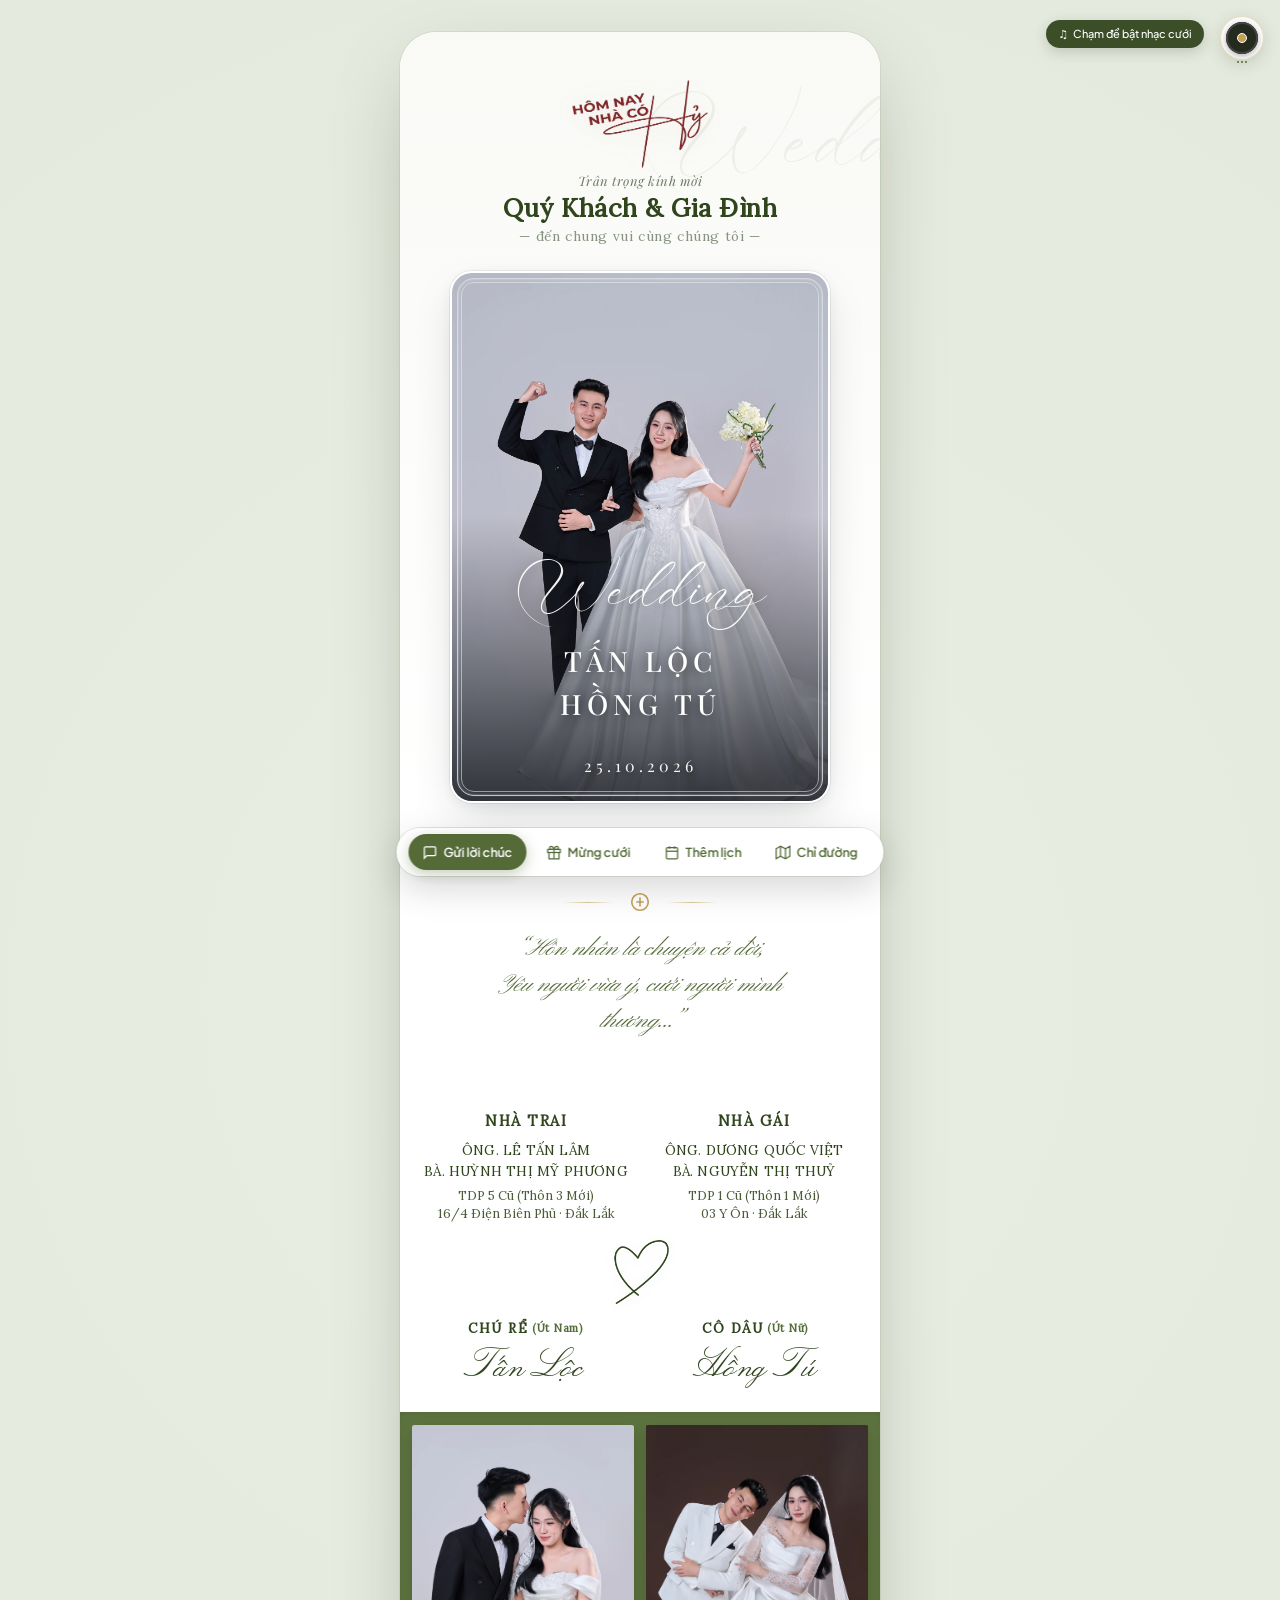
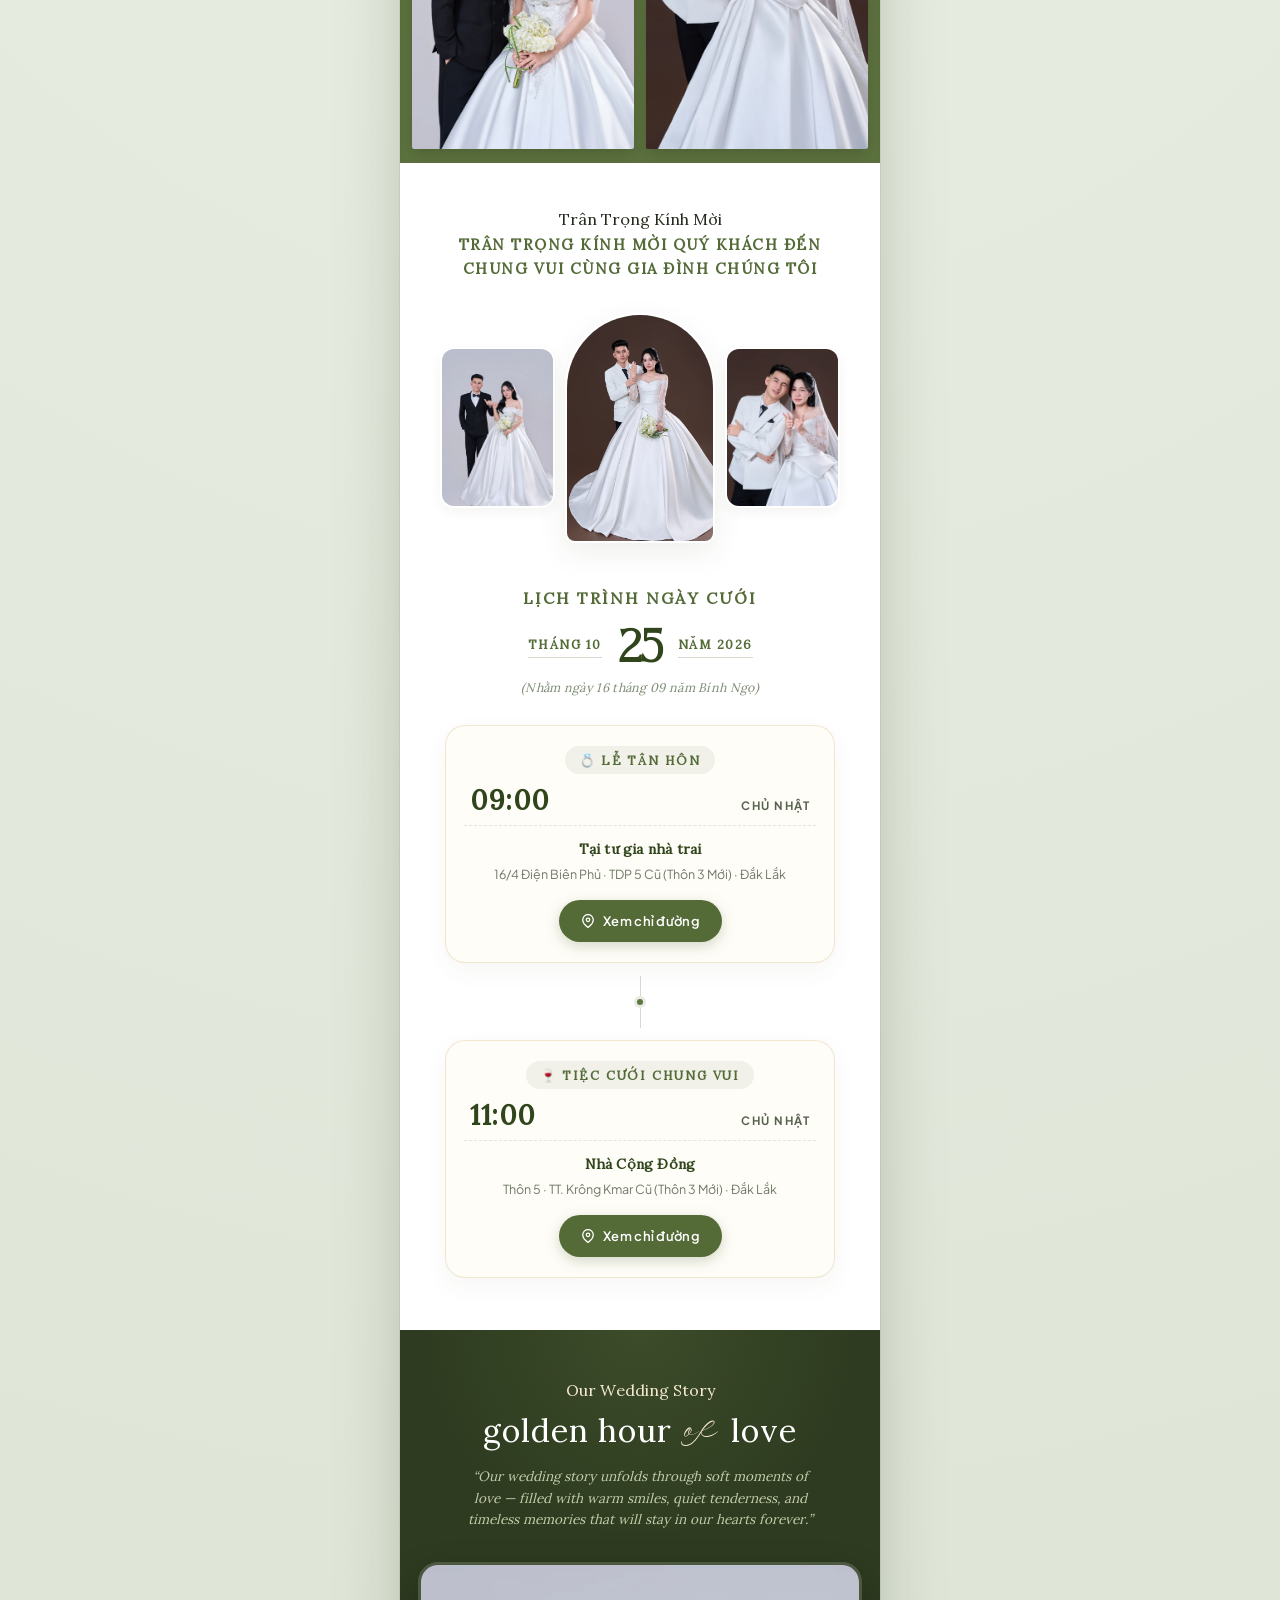
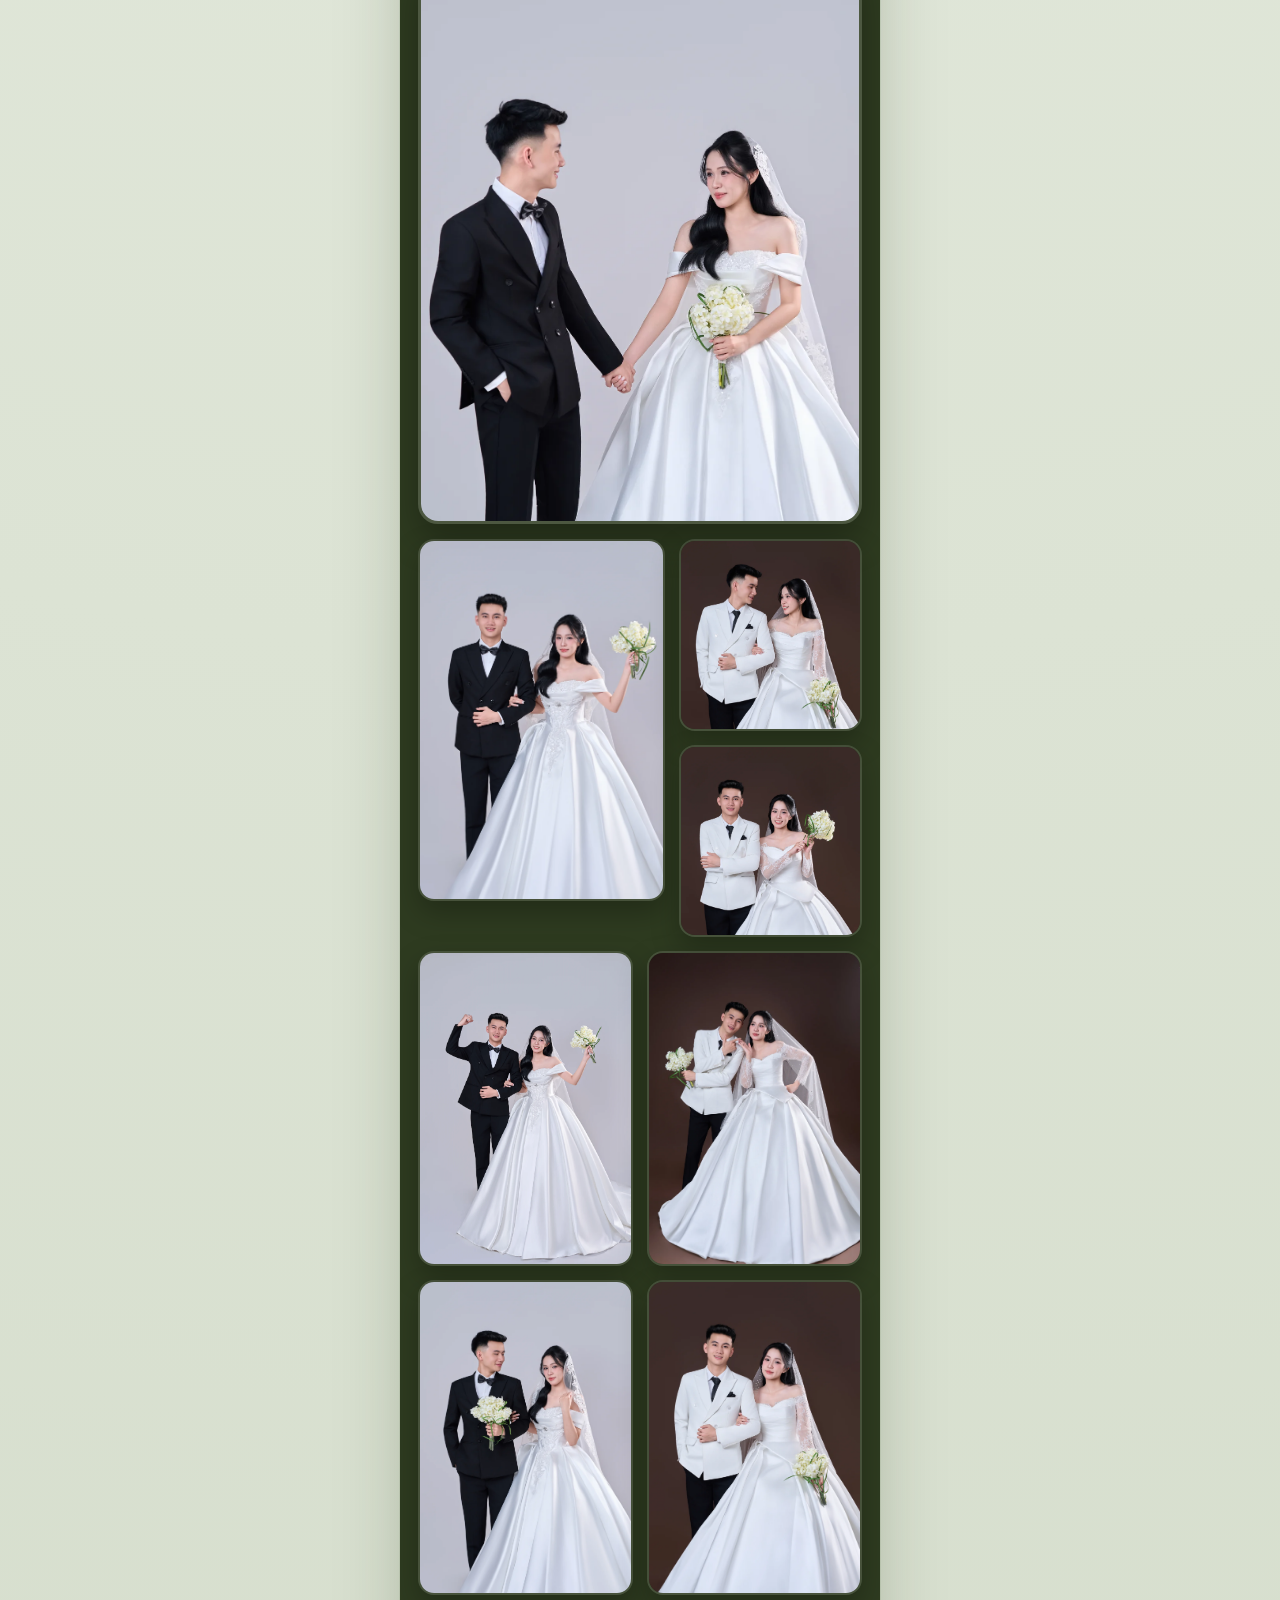
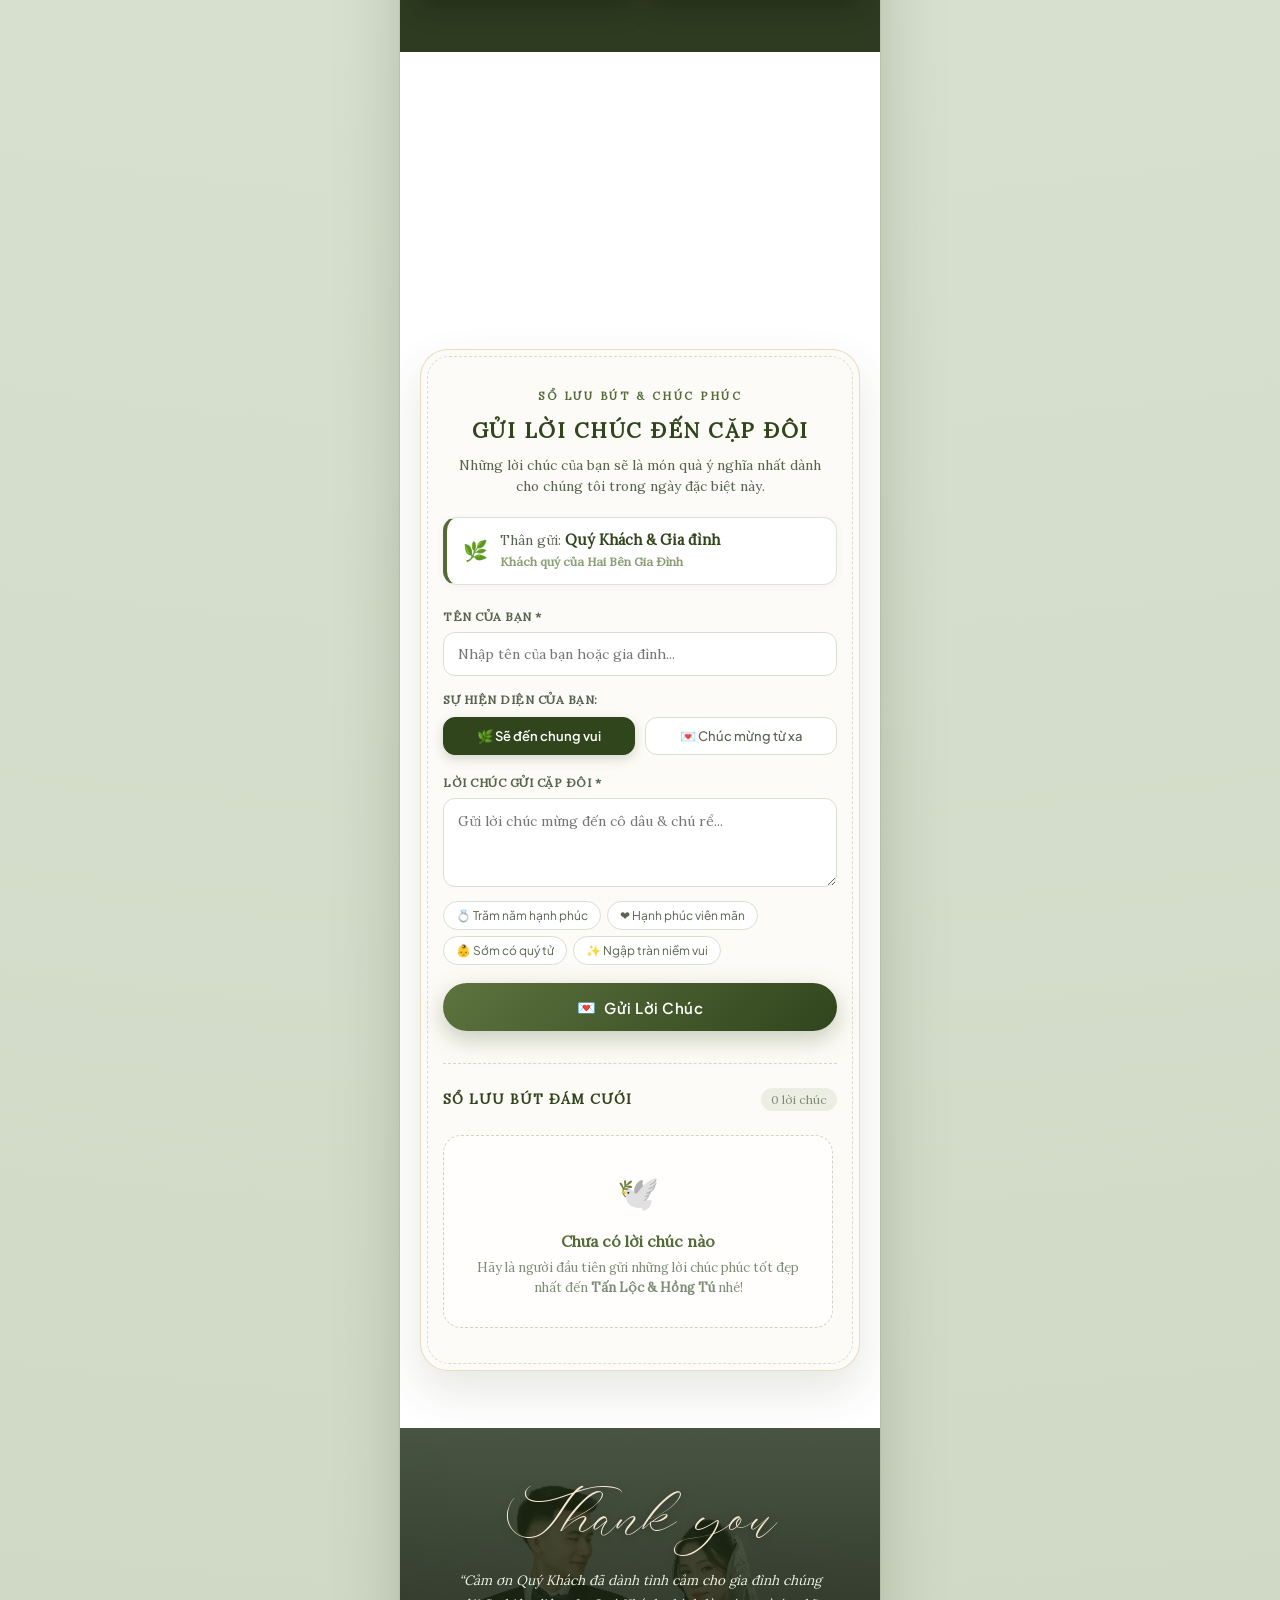
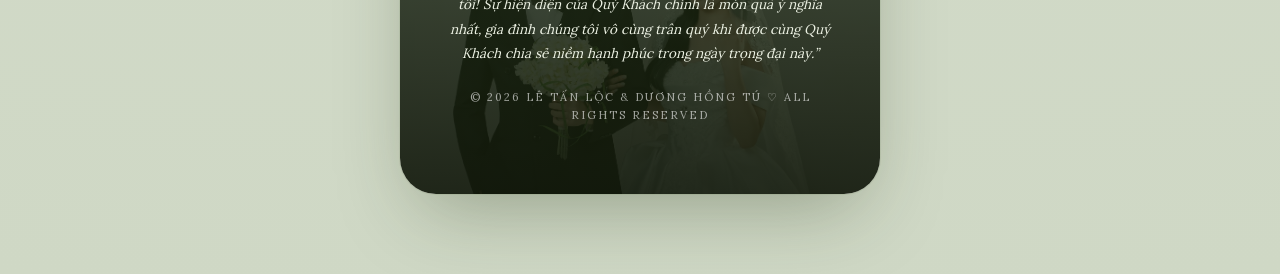
==== commit 60572631: "Update social share preview text: Tan Loc & Hong Tu | Hom Nay Nha Co Hy" ====
--- a/index.html
+++ b/index.html
@@ -3,25 +3,25 @@
 <head>
   <meta charset="UTF-8">
   <meta name="viewport" content="width=device-width, initial-scale=1.0, maximum-scale=1.0, user-scalable=no">
-  <title>Tấn Lộc &amp; Hồng Tú</title>
-  <meta name="description" content="Thiệp cưới online - Lê Tấn Lộc &amp; Dương Hồng Tú | 25.10.2026">
+  <title>Tấn Lộc &amp; Hồng Tú | Hôm Nay Nhà Có Hỷ</title>
+  <meta name="description" content="Trân trọng kính mời Quý khách đến chung vui cùng gia đình chúng tôi vào ngày 25.10.2026.">
   
   <!-- Social Media & Zalo / Facebook Share Preview -->
   <meta property="og:type" content="website">
-  <meta property="og:title" content="Tấn Lộc &amp; Hồng Tú | Thiệp Cưới Online">
-  <meta property="og:description" content="Trân trọng kính mời Quý khách đến chung vui cùng gia đình chúng tôi ngày 25.10.2026.">
+  <meta property="og:title" content="Tấn Lộc &amp; Hồng Tú | Hôm Nay Nhà Có Hỷ">
+  <meta property="og:description" content="Trân trọng kính mời Quý khách đến chung vui cùng gia đình chúng tôi vào ngày 25.10.2026.">
   <meta property="og:url" content="https://tanloc-hongtu.vercel.app/">
   <meta property="og:image" content="https://tanloc-hongtu.vercel.app/assets/images/og_preview.jpg">
   <meta property="og:image:secure_url" content="https://tanloc-hongtu.vercel.app/assets/images/og_preview.jpg">
   <meta property="og:image:type" content="image/jpeg">
   <meta property="og:image:width" content="1200">
   <meta property="og:image:height" content="630">
-  <meta property="og:image:alt" content="Thiệp Cưới Tấn Lộc &amp; Hồng Tú">
+  <meta property="og:image:alt" content="Thiệp Cưới Tấn Lộc &amp; Hồng Tú | Hôm Nay Nhà Có Hỷ">
 
   <!-- Twitter / Zalo Card -->
   <meta name="twitter:card" content="summary_large_image">
-  <meta name="twitter:title" content="Tấn Lộc &amp; Hồng Tú | Thiệp Cưới Online">
-  <meta name="twitter:description" content="Trân trọng kính mời Quý khách đến chung vui cùng gia đình chúng tôi ngày 25.10.2026.">
+  <meta name="twitter:title" content="Tấn Lộc &amp; Hồng Tú | Hôm Nay Nhà Có Hỷ">
+  <meta name="twitter:description" content="Trân trọng kính mời Quý khách đến chung vui cùng gia đình chúng tôi vào ngày 25.10.2026.">
   <meta name="twitter:image" content="https://tanloc-hongtu.vercel.app/assets/images/og_preview.jpg">
 
   <!-- Romantic Wedding Ring Favicon (Khắc phục biểu tượng quả địa cầu mặc định) -->
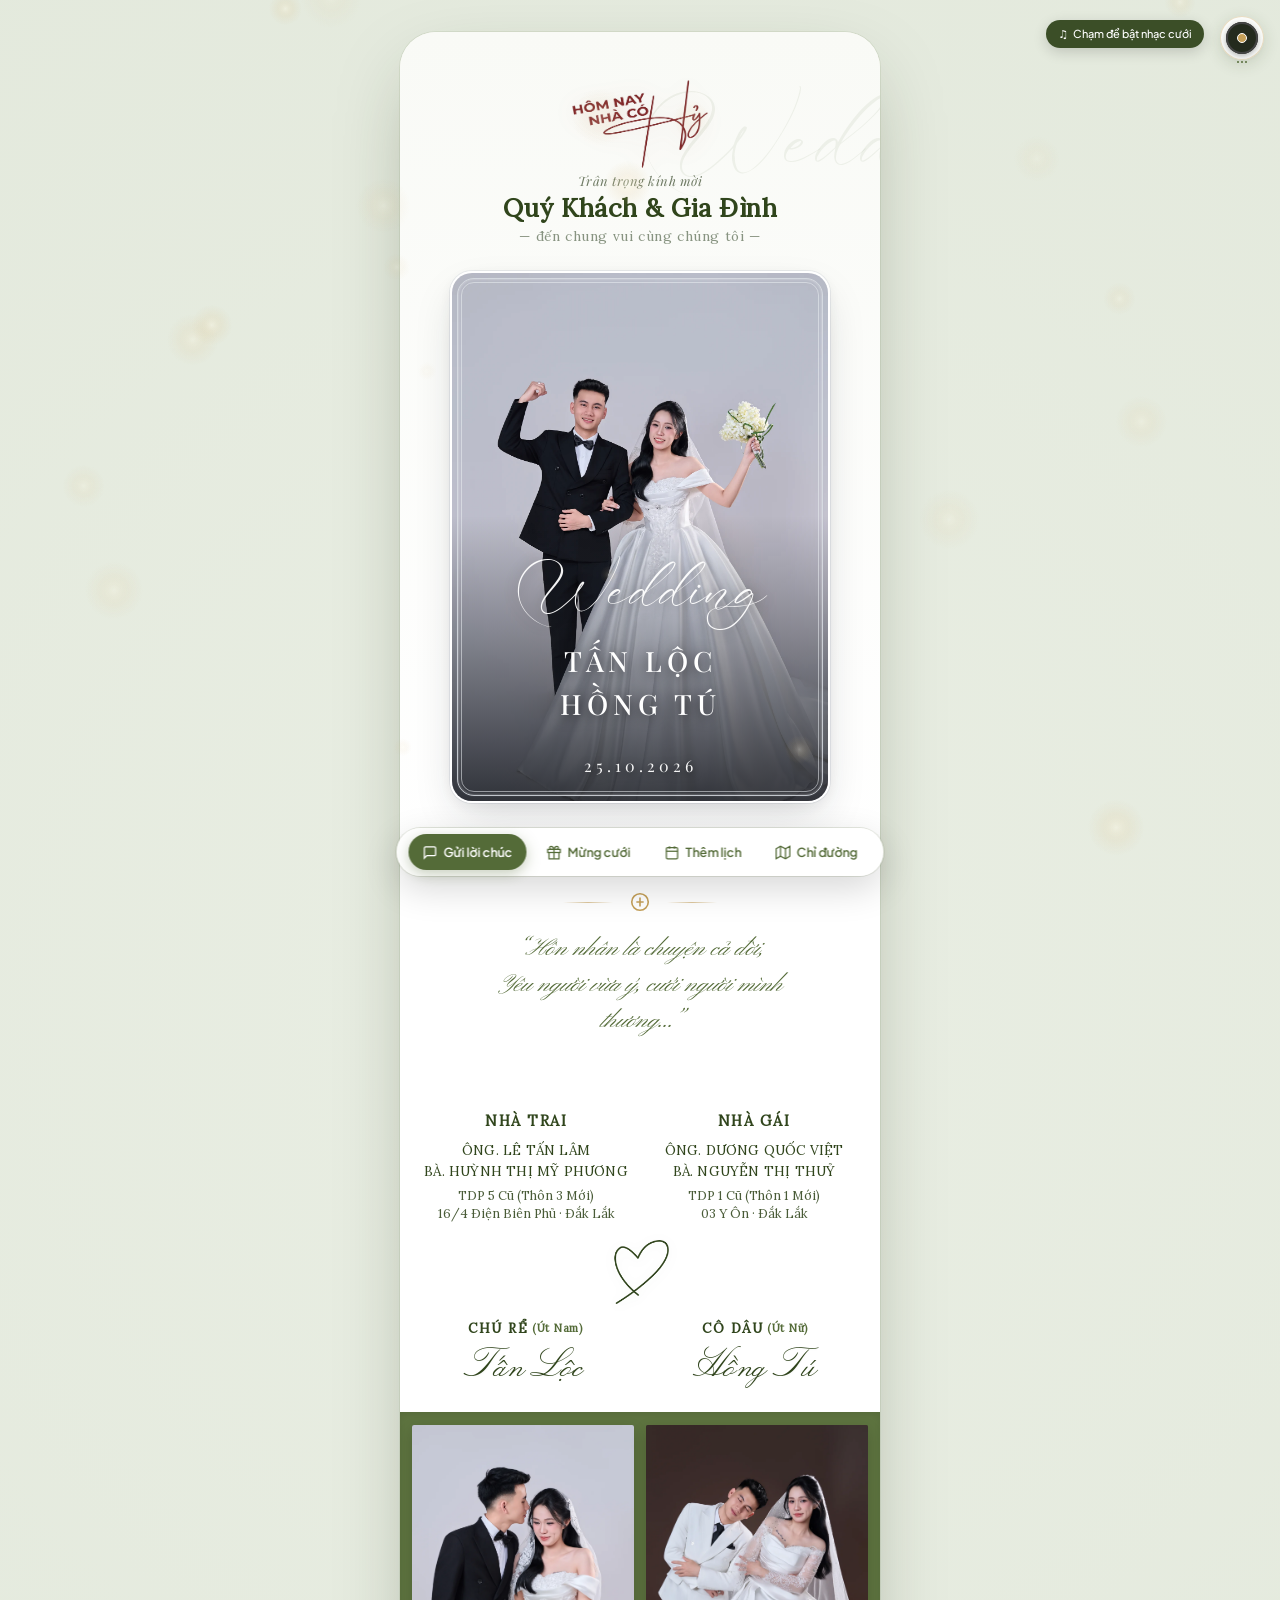
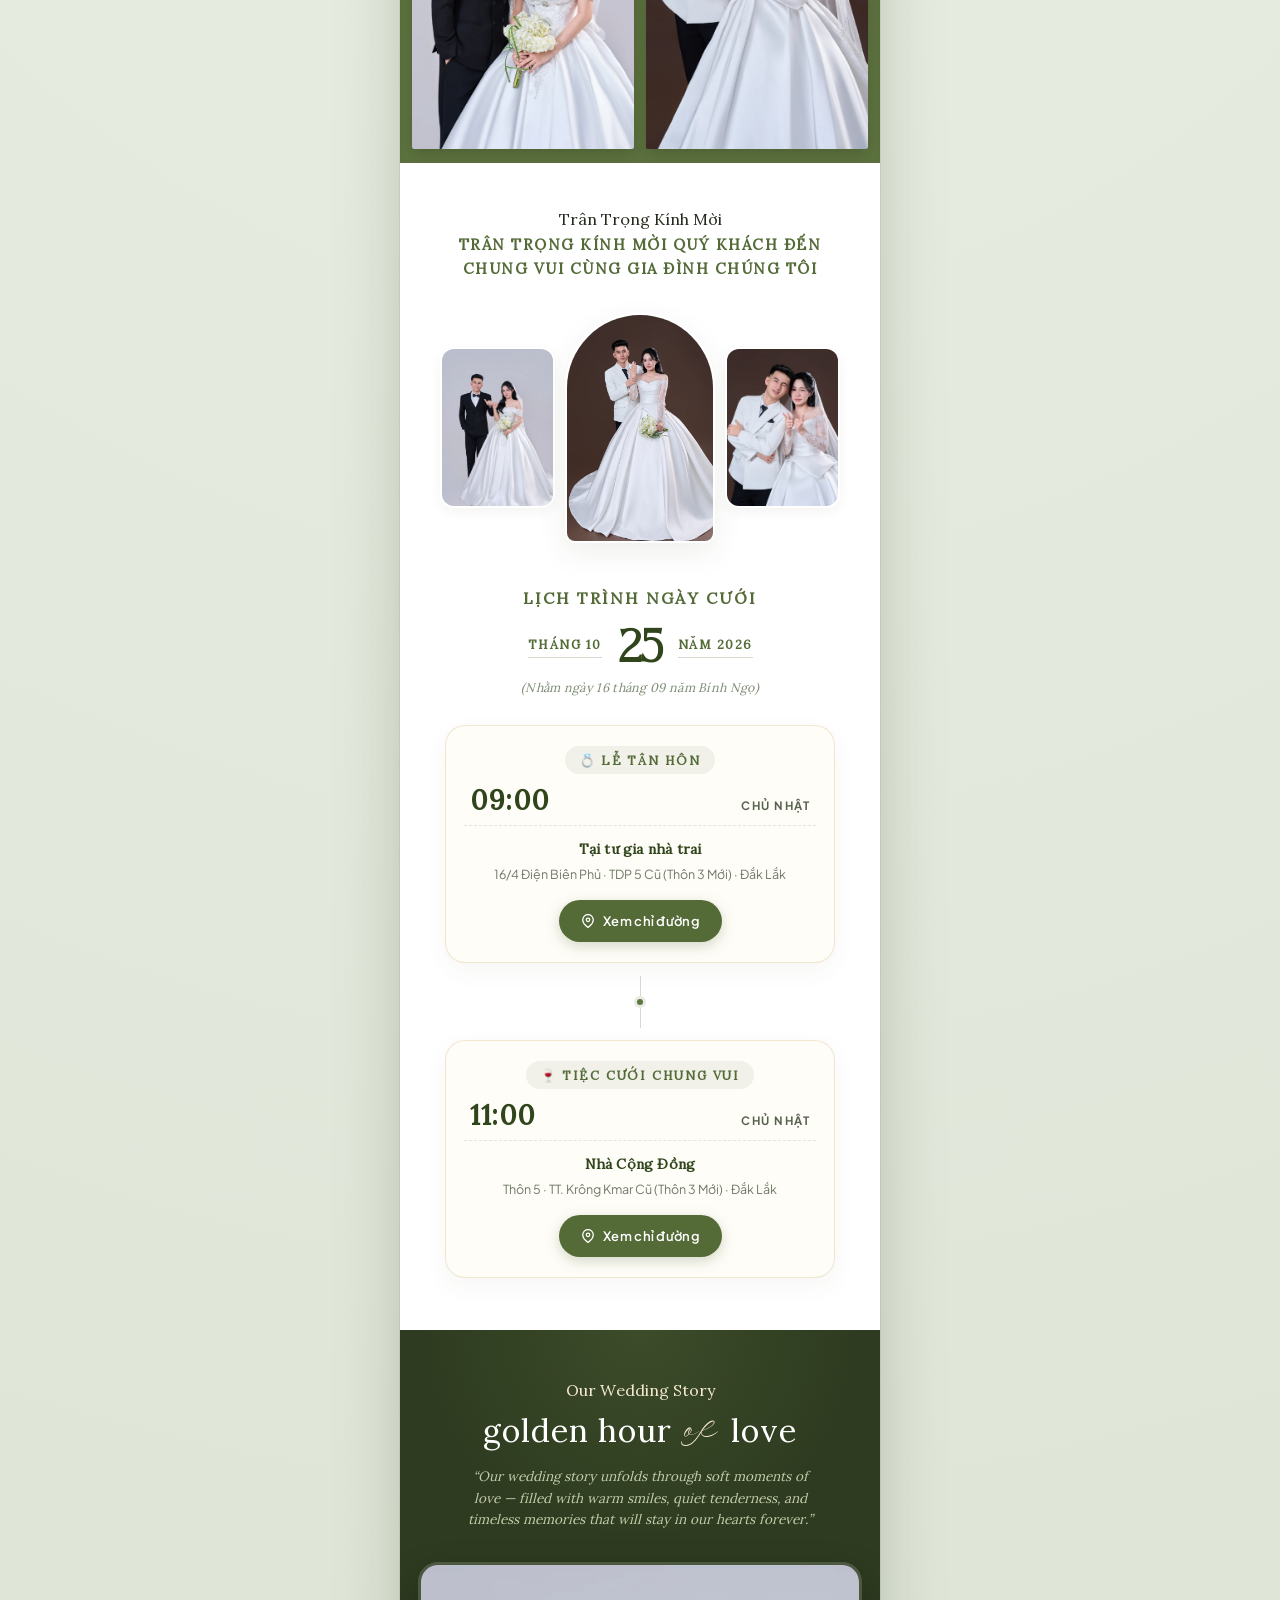
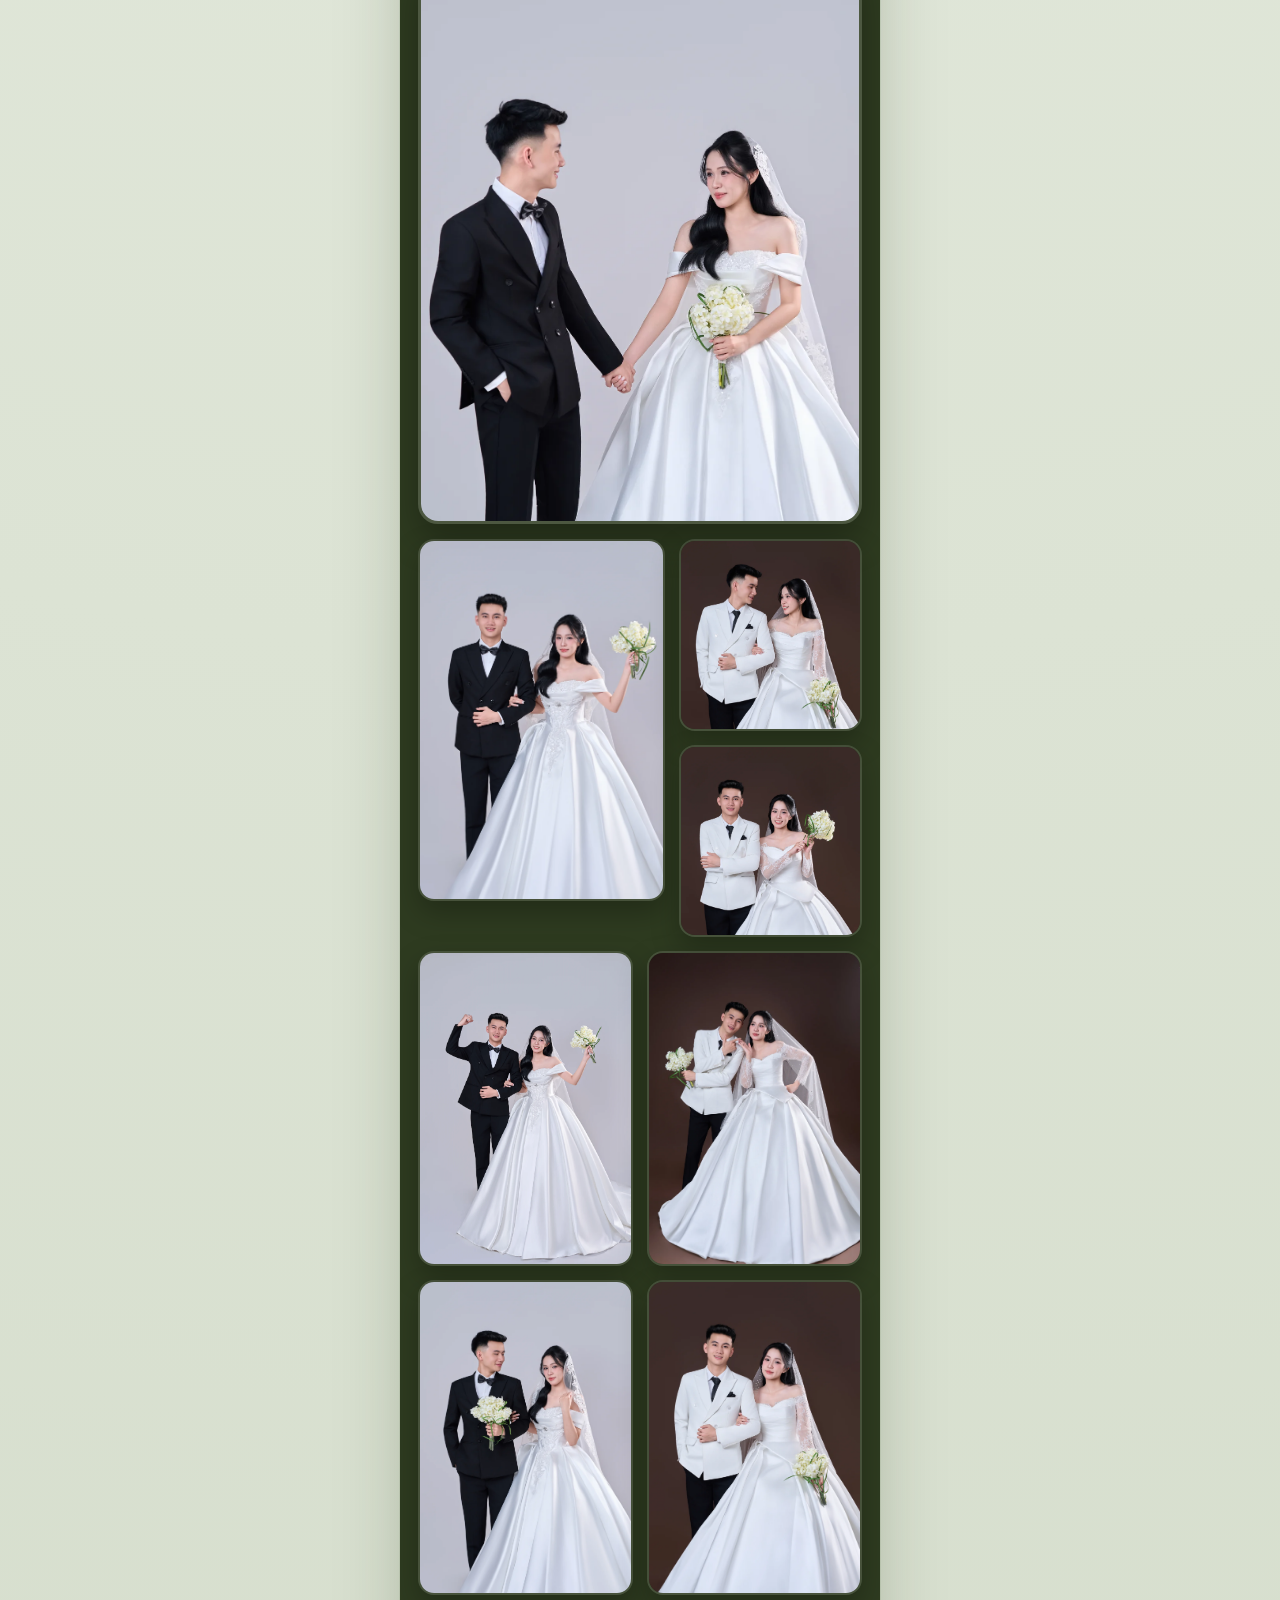
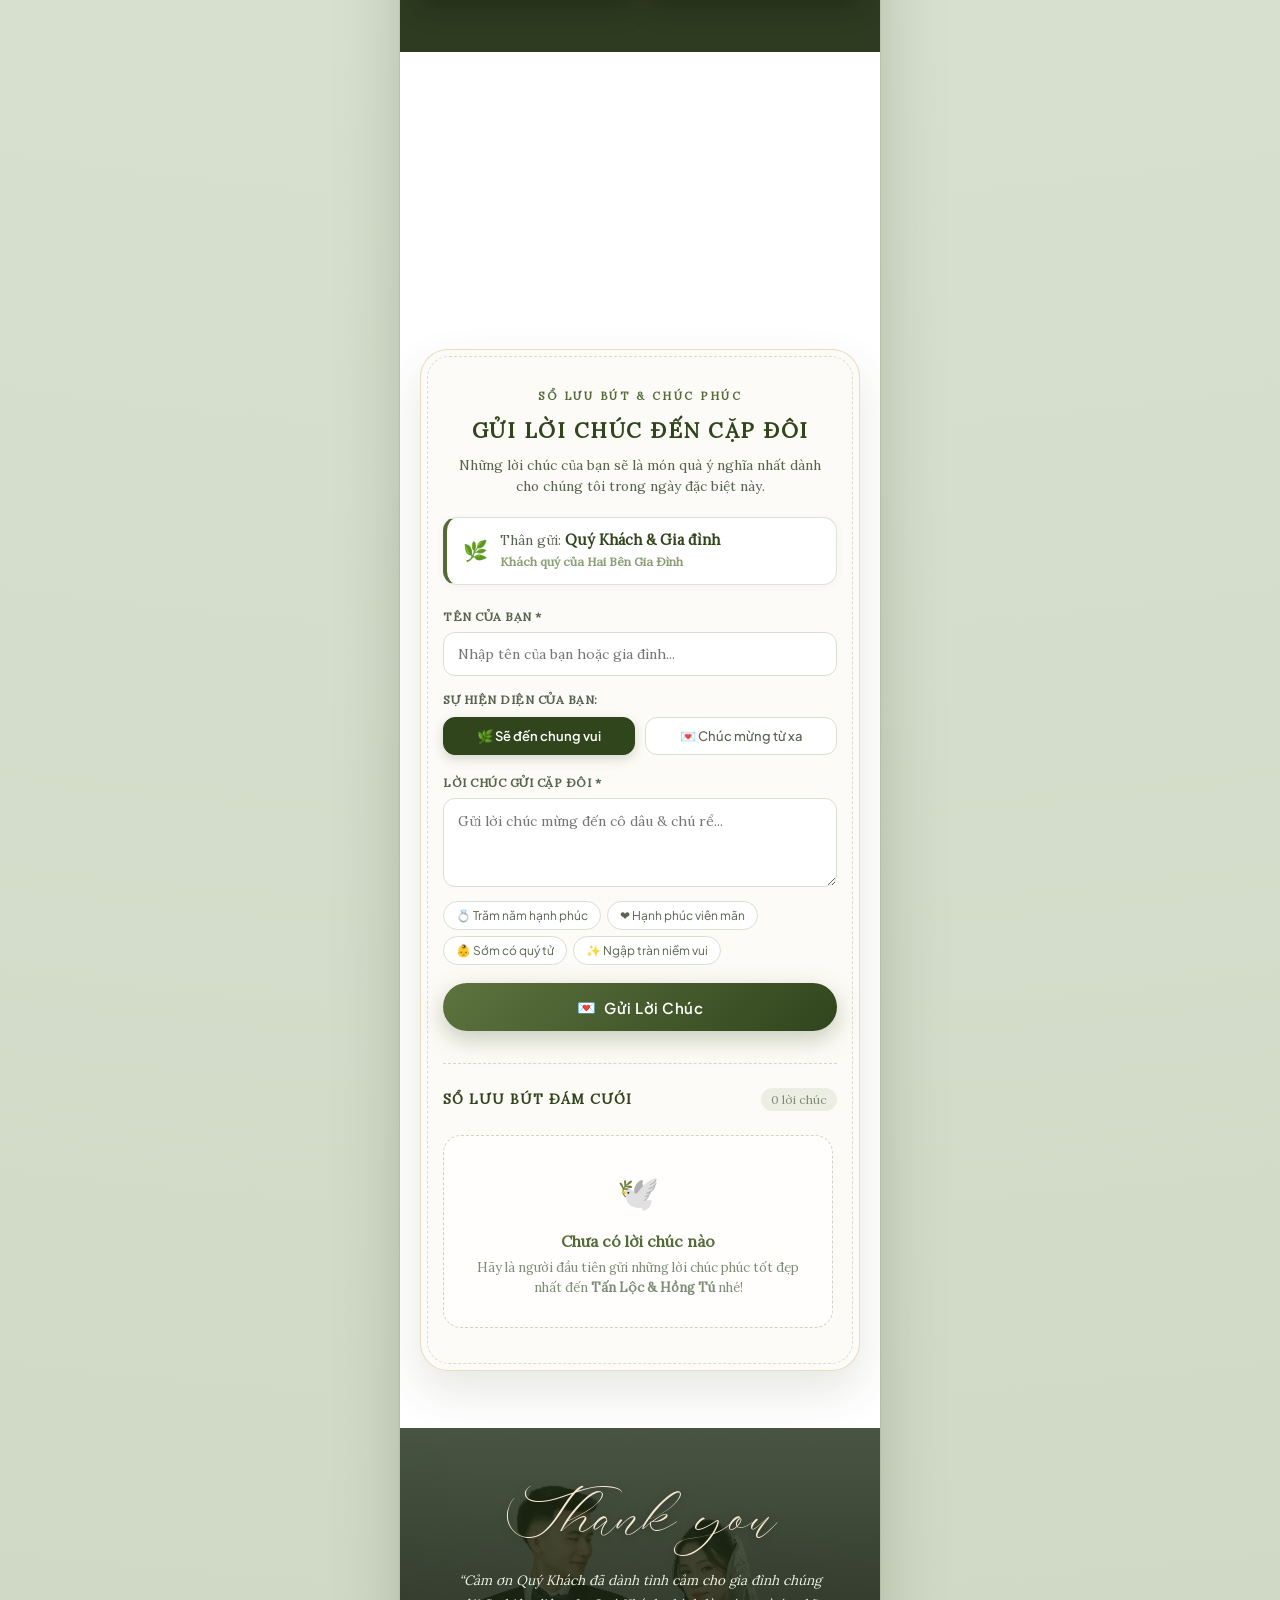
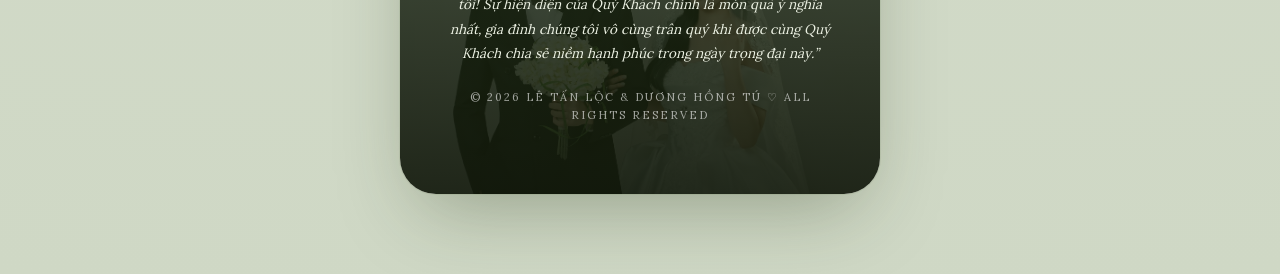
==== commit 0cf8baa5: "Fix mobile dock, hero logo, and audio playback" ====
--- a/index.html
+++ b/index.html
@@ -40,7 +40,7 @@
   <div class="ambient-glow"></div>
 
   <!-- Floating Audio Player Button -->
-  <button id="floating-music-btn" class="floating-audio-control playing" aria-label="Bật/Tắt nhạc nền" title="Phát: Em Đồng Ý (I Do) - Đức Phúc x 911">
+  <button id="floating-music-btn" class="floating-audio-control paused" aria-label="Bật/Tắt nhạc nền" title="Phát: Em Đồng Ý (I Do) - Đức Phúc x 911">
     <div class="disc-wrapper">
       <div class="disc-center"></div>
     </div>
@@ -69,9 +69,13 @@
         <div class="hero-hy-badge" data-anim="fade-in" style="--anim-delay: 0.05s;">
           <img 
             src="assets/images/hom_nay_nha_co_hy_red.png" 
-            alt="Hôm nay nhà có hỷ" 
+            alt="Hôm nay nhà có hỷ"
             class="hero-hy-img"
+            width="692"
+            height="454"
+            onerror="this.hidden=true; this.nextElementSibling.hidden=false"
           />
+          <span class="hero-hy-fallback" hidden>HÔM NAY NHÀ CÓ <em>HỶ</em></span>
         </div>
 
         <!-- Lời mời trang trọng cá nhân hóa (Luxury/Minimal 10/10) -->
--- a/style.css
+++ b/style.css
@@ -302,6 +302,28 @@
   transform: scale(1.04);
 }
 
+.hero-hy-fallback {
+  width: min(190px, 52vw);
+  color: #8C2628;
+  font-family: var(--font-serif-heading);
+  font-size: 16px;
+  font-weight: 700;
+  line-height: 1.05;
+  letter-spacing: 1.5px;
+  text-align: center;
+  text-transform: uppercase;
+}
+
+.hero-hy-fallback em {
+  display: inline-block;
+  margin-left: 3px;
+  font-family: var(--font-script-display);
+  font-size: 30px;
+  font-weight: 400;
+  line-height: 0.8;
+  text-transform: none;
+}
+
 /* Lời mời trang trọng cá nhân hóa (Cụm Compact - Visual Priority #3) */
 .hero-guest-invitation {
   position: relative;
@@ -1818,6 +1840,44 @@
 
 .dock-btn.featured:hover {
   background: var(--dark-olive);
+}
+
+@media (max-width: 520px) {
+  .floating-bottom-dock {
+    bottom: max(10px, env(safe-area-inset-bottom));
+    width: calc(100vw - 20px);
+    max-width: 460px;
+    display: grid;
+    grid-template-columns: repeat(4, minmax(0, 1fr));
+    gap: 3px;
+    padding: 6px;
+    border-radius: 26px;
+  }
+
+  .dock-btn {
+    min-width: 0;
+    min-height: 50px;
+    padding: 6px 2px;
+    flex-direction: column;
+    justify-content: center;
+    gap: 3px;
+    font-size: clamp(9px, 2.7vw, 10.5px);
+    line-height: 1.1;
+    text-align: center;
+  }
+
+  .dock-btn svg {
+    width: 18px;
+    height: 18px;
+    flex: 0 0 auto;
+  }
+
+  .dock-btn span {
+    min-width: 0;
+    max-width: 100%;
+    overflow: hidden;
+    text-overflow: ellipsis;
+  }
 }
 
 /* ==========================================================================
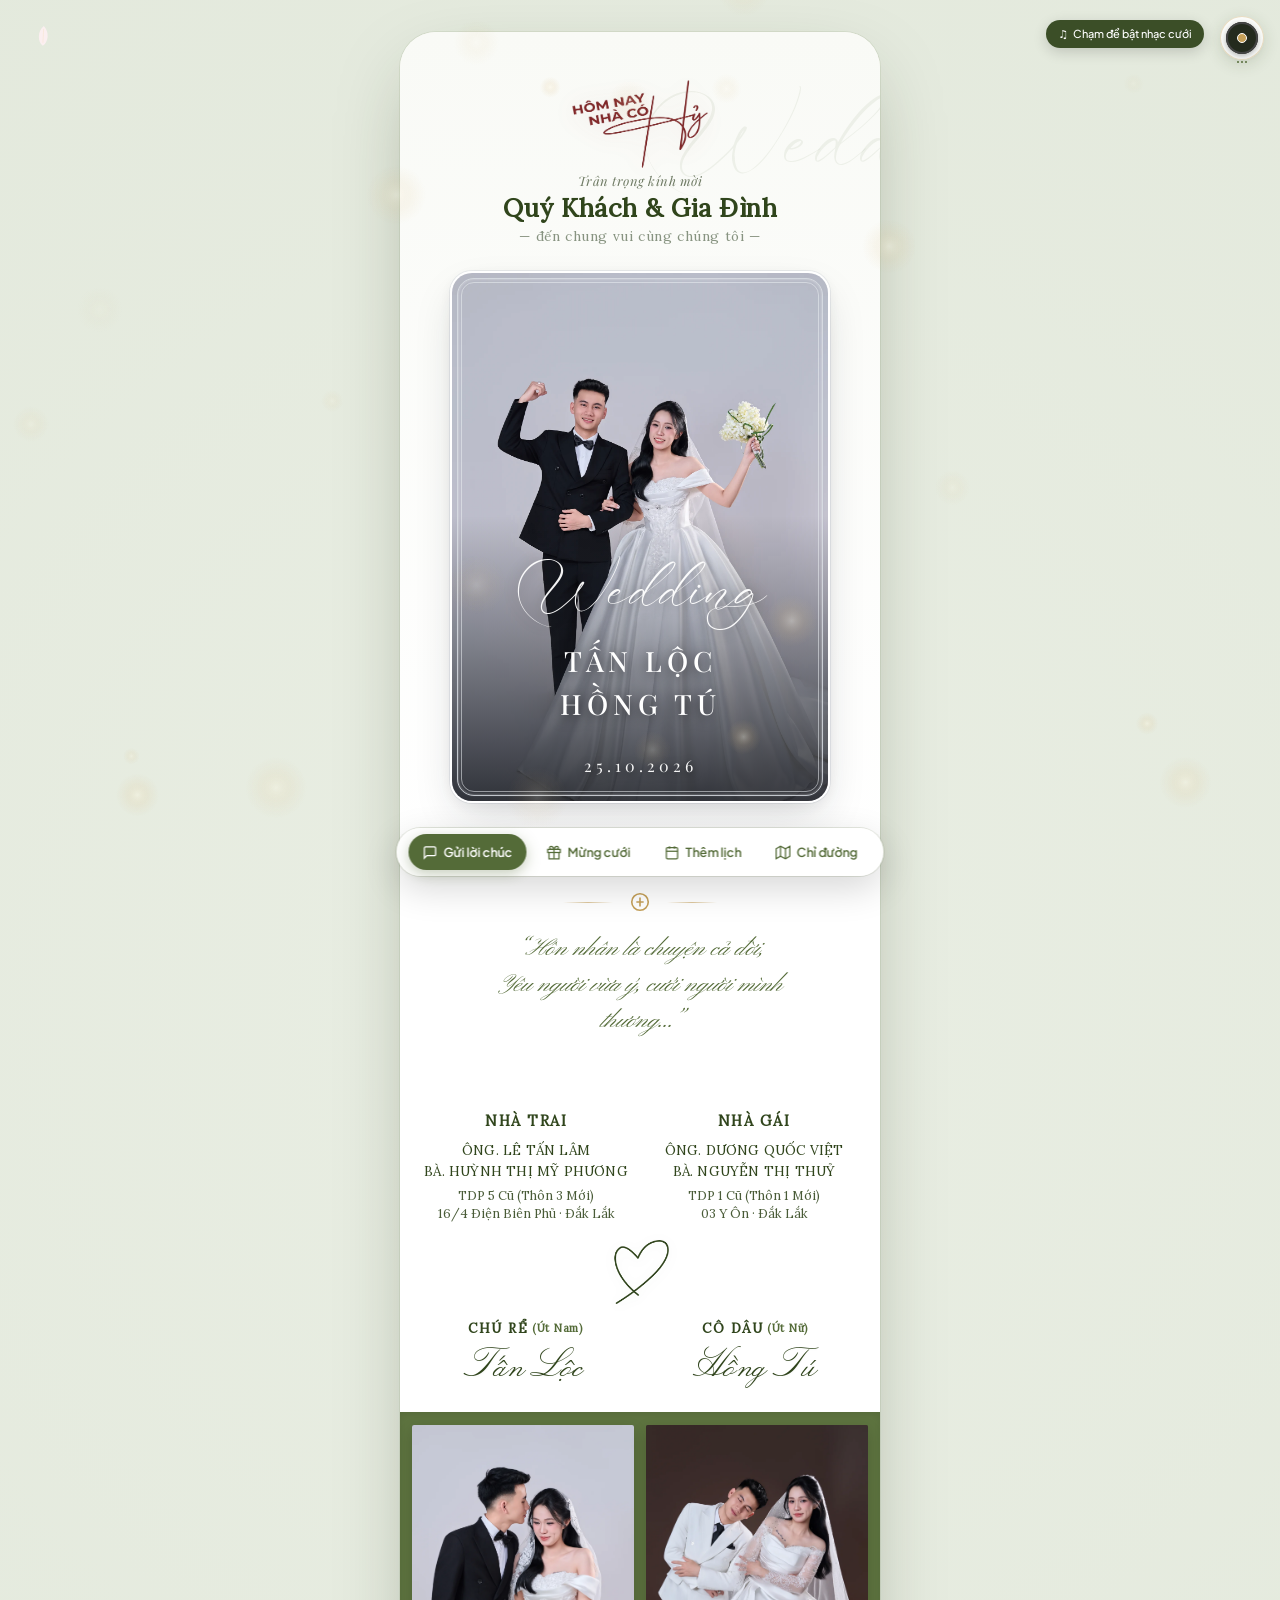
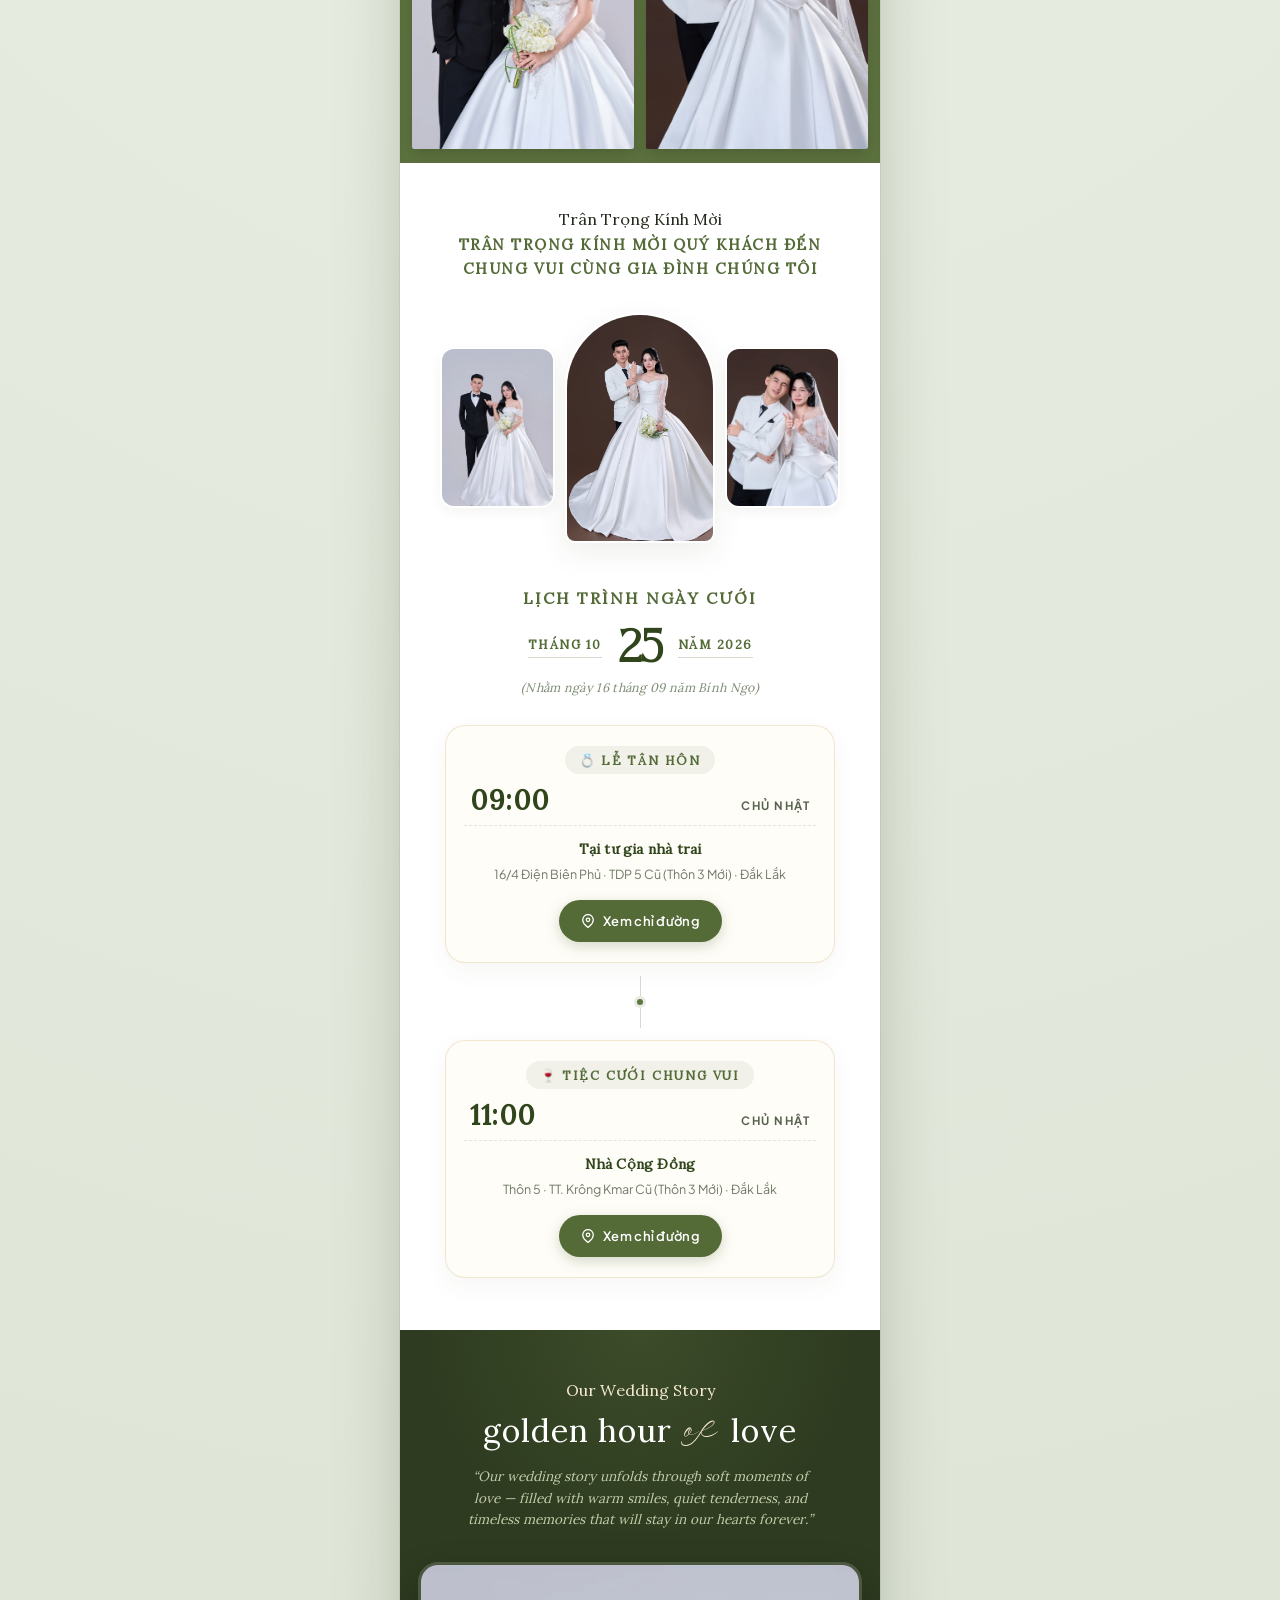
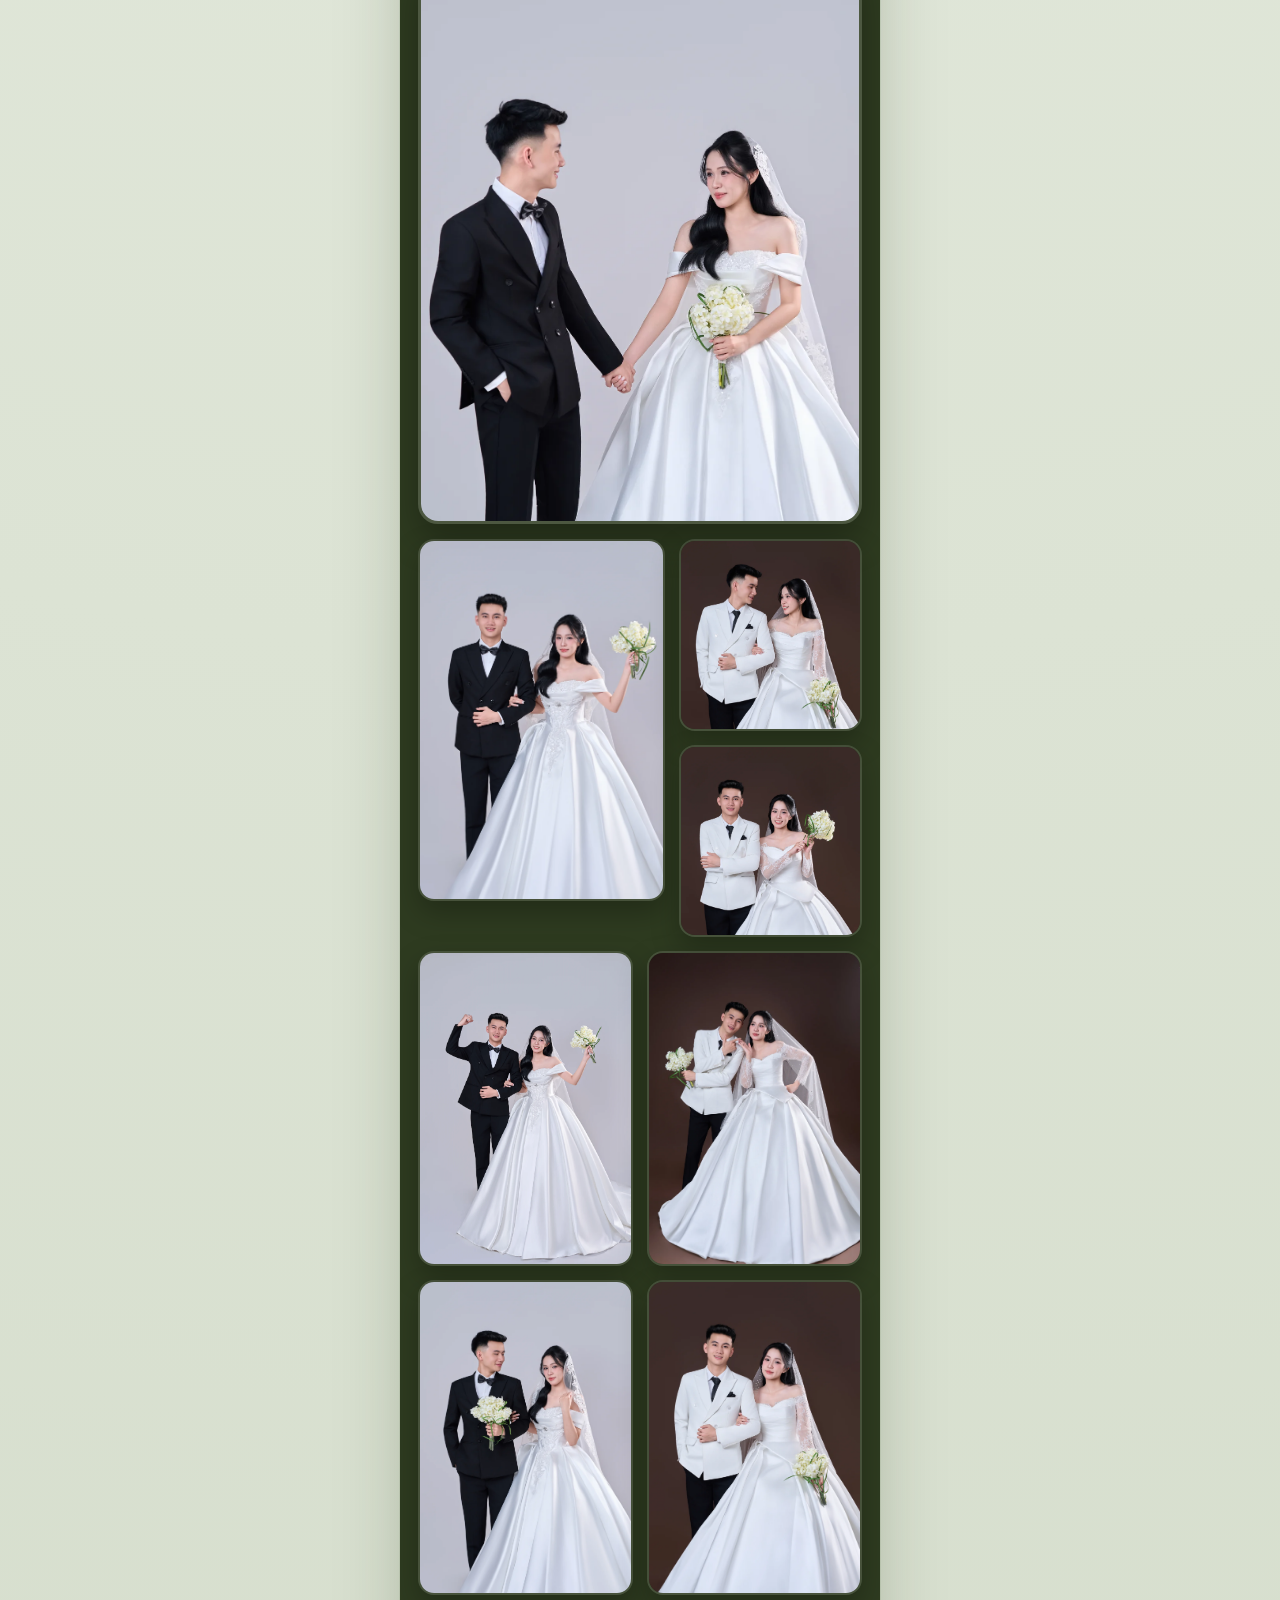
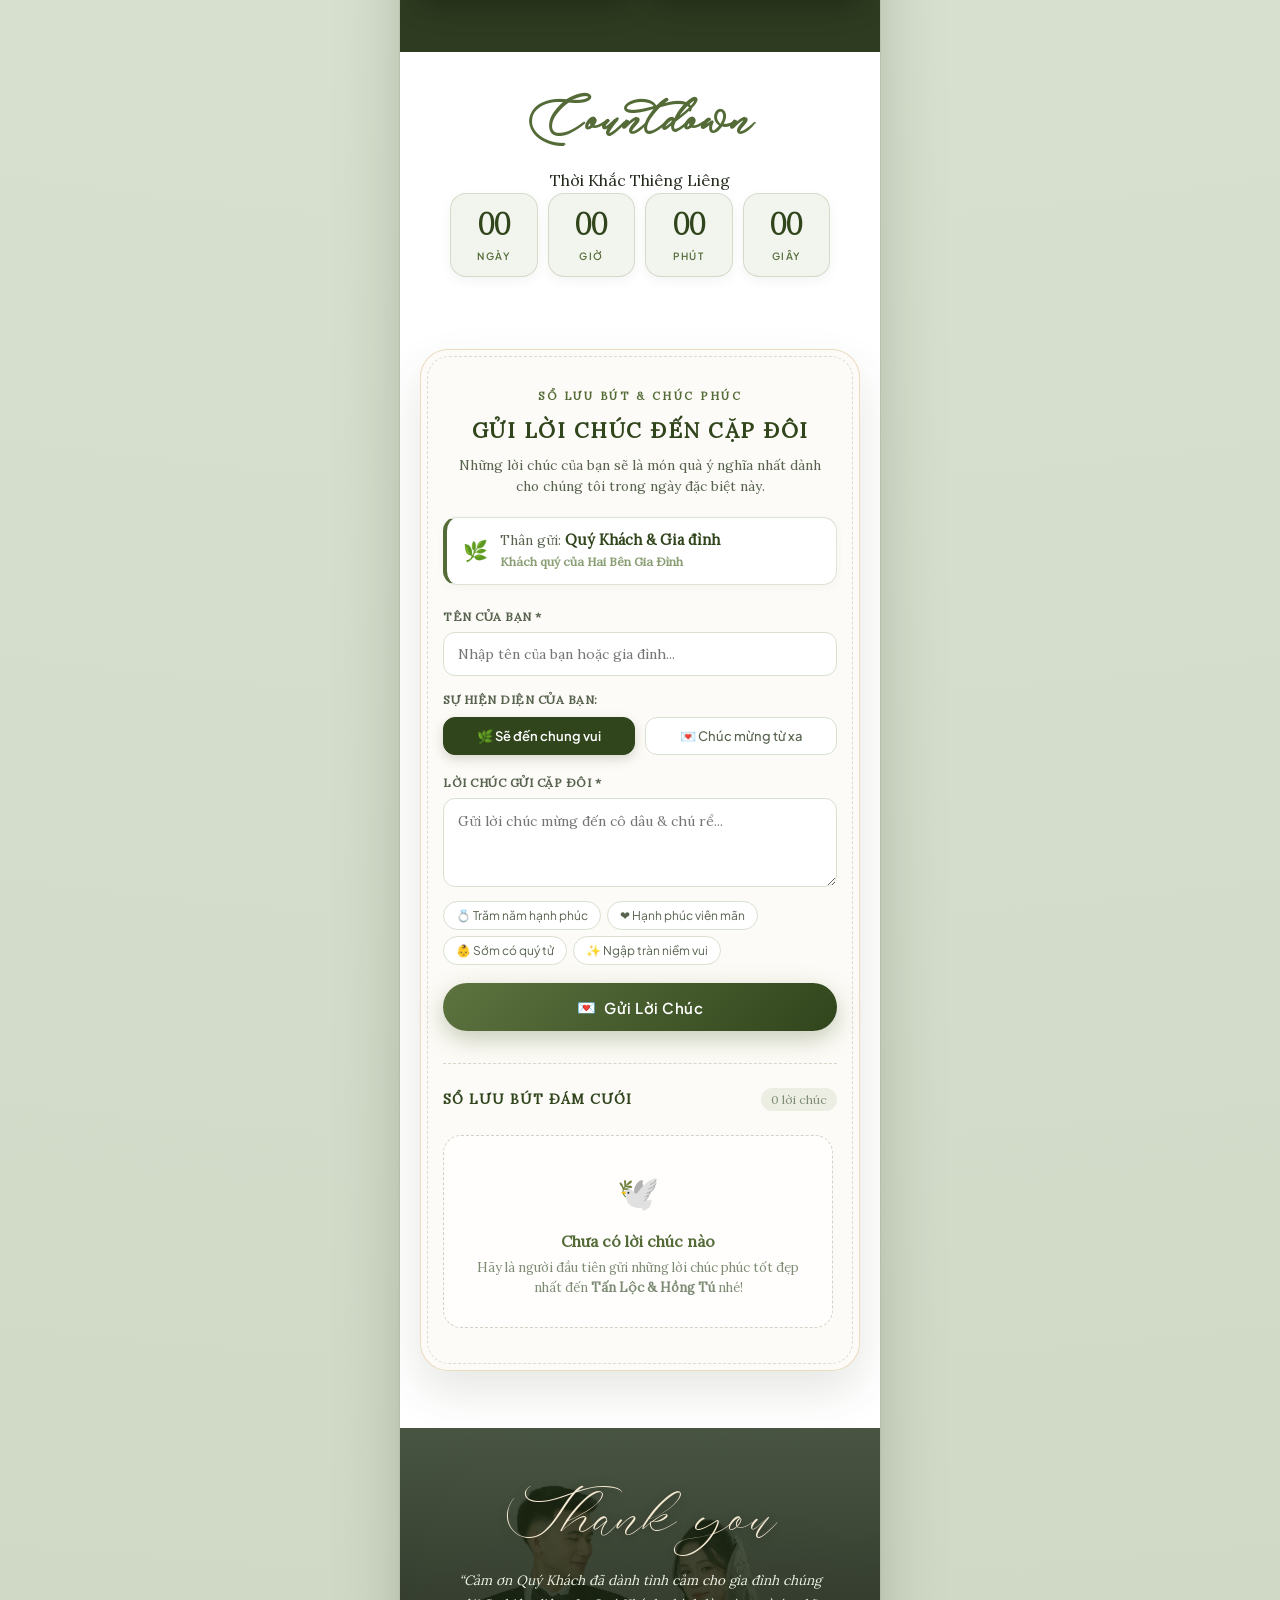
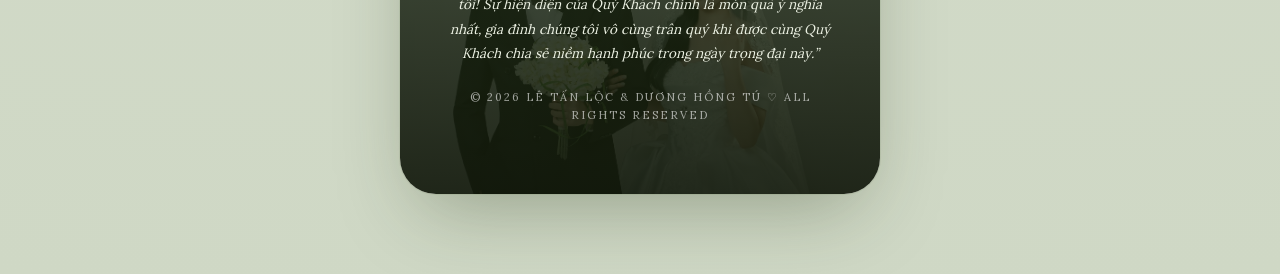
==== commit 5ac213a8: "Fix mobile sharing animations and guestbook persistence" ====
--- a/index.html
+++ b/index.html
@@ -10,9 +10,10 @@
   <meta property="og:type" content="website">
   <meta property="og:title" content="Tấn Lộc &amp; Hồng Tú | Hôm Nay Nhà Có Hỷ">
   <meta property="og:description" content="Trân trọng kính mời Quý khách đến chung vui cùng gia đình chúng tôi vào ngày 25.10.2026.">
-  <meta property="og:url" content="https://tanloc-hongtu.vercel.app/">
-  <meta property="og:image" content="https://tanloc-hongtu.vercel.app/assets/images/og_preview.jpg">
-  <meta property="og:image:secure_url" content="https://tanloc-hongtu.vercel.app/assets/images/og_preview.jpg">
+  <meta property="og:site_name" content="Thiệp cưới Tấn Lộc &amp; Hồng Tú">
+  <meta property="og:locale" content="vi_VN">
+  <meta property="og:image" content="https://tanloc-hongtu.vercel.app/assets/images/og_preview.jpg?v=20261010">
+  <meta property="og:image:secure_url" content="https://tanloc-hongtu.vercel.app/assets/images/og_preview.jpg?v=20261010">
   <meta property="og:image:type" content="image/jpeg">
   <meta property="og:image:width" content="1200">
   <meta property="og:image:height" content="630">
@@ -22,19 +23,19 @@
   <meta name="twitter:card" content="summary_large_image">
   <meta name="twitter:title" content="Tấn Lộc &amp; Hồng Tú | Hôm Nay Nhà Có Hỷ">
   <meta name="twitter:description" content="Trân trọng kính mời Quý khách đến chung vui cùng gia đình chúng tôi vào ngày 25.10.2026.">
-  <meta name="twitter:image" content="https://tanloc-hongtu.vercel.app/assets/images/og_preview.jpg">
+  <meta name="twitter:image" content="https://tanloc-hongtu.vercel.app/assets/images/og_preview.jpg?v=20261010">
 
   <!-- Romantic Wedding Ring Favicon (Khắc phục biểu tượng quả địa cầu mặc định) -->
   <link rel="icon" type="image/svg+xml" href="data:image/svg+xml,<svg xmlns='http://www.w3.org/2000/svg' viewBox='0 0 100 100'><text y='.9em' font-size='90'>💍</text></svg>">
-  <link rel="apple-touch-icon" href="assets/images/heo/NAD00171.webp">
-
-  <link rel="stylesheet" href="assets/fonts/fonts.css">
-  <link rel="stylesheet" href="style.css">
+  <link rel="apple-touch-icon" href="/assets/images/heo/NAD00171.webp">
+
+  <link rel="stylesheet" href="/assets/fonts/fonts.css">
+  <link rel="stylesheet" href="/style.css">
 </head>
 <body>
 
   <!-- Audio Element -->
-  <audio id="bgm-audio" src="assets/audio/em-dong-y.mp3" preload="auto" loop autoplay playsinline webkit-playsinline></audio>
+  <audio id="bgm-audio" src="/assets/audio/em-dong-y.mp3" preload="auto" loop autoplay playsinline webkit-playsinline></audio>
 
   <!-- Ambient Backdrop -->
   <div class="ambient-glow"></div>
@@ -68,7 +69,7 @@
         <!-- Biểu trưng HÔM NAY NHÀ CÓ HỶ (Calligraphy) -->
         <div class="hero-hy-badge" data-anim="fade-in" style="--anim-delay: 0.05s;">
           <img 
-            src="assets/images/hom_nay_nha_co_hy_red.png" 
+            src="/assets/images/hom_nay_nha_co_hy_red.png"
             alt="Hôm nay nhà có hỷ"
             class="hero-hy-img"
             width="692"
@@ -102,7 +103,7 @@
             <!-- Left Dove Actor (Feathered Ethereal 3D) -->
             <div class="dove-actor dove-left">
               <img 
-                src="assets/images/dove_ethereal_left.webp" 
+                src="/assets/images/dove_ethereal_left.webp"
                 alt="Bồ câu trắng tình yêu" 
                 class="dove-photo-asset"
                 loading="eager"
@@ -112,7 +113,7 @@
             <!-- Right Dove Actor (Feathered Ethereal 3D) -->
             <div class="dove-actor dove-right">
               <img 
-                src="assets/images/dove_ethereal_right.webp" 
+                src="/assets/images/dove_ethereal_right.webp"
                 alt="Bồ câu trắng tình yêu" 
                 class="dove-photo-asset"
                 loading="eager"
@@ -122,10 +123,10 @@
 
           <div class="hero-arch-frame">
             <img 
-              src="assets/images/heo/NAD00171.webp" 
+              src="/assets/images/heo/NAD00171.webp"
               alt="Ảnh cưới Tấn Lộc & Hồng Tú" 
               class="hero-arch-img wedding-photo" 
-              data-full="assets/images/heo/NAD00171.webp"
+              data-full="/assets/images/heo/NAD00171.webp"
             />
             <div class="hero-overlay-gradient"></div>
             
@@ -195,7 +196,7 @@
           <!-- Hàng 2: Biểu tượng trái tim vẽ tay ở giữa -->
           <div class="family-heart-divider" data-anim="fade-in" style="--anim-delay: 0.2s;">
             <img 
-              src="assets/images/img_14_bo5CXDB2w_.webp" 
+              src="/assets/images/img_14_bo5CXDB2w_.webp"
               alt="Biểu tượng trái tim tình yêu" 
               class="family-heart-img anim-pulse" 
             />
@@ -225,19 +226,19 @@
         <div class="family-photos-band" data-anim="slide-up" style="--anim-delay: 0.4s;">
           <div class="family-photo-wrapper">
             <img 
-              src="assets/images/heo/NAD00105.webp" 
+              src="/assets/images/heo/NAD00105.webp"
               alt="Chú rể Tấn Lộc & Cô dâu Hồng Tú" 
               class="family-band-img wedding-photo"
-              data-full="assets/images/heo/NAD00105.webp"
+              data-full="/assets/images/heo/NAD00105.webp"
               loading="lazy"
             />
           </div>
           <div class="family-photo-wrapper">
             <img 
-              src="assets/images/heo/NAD00658.webp" 
+              src="/assets/images/heo/NAD00658.webp"
               alt="Cô dâu Hồng Tú & Chú rể Tấn Lộc" 
               class="family-band-img wedding-photo"
-              data-full="assets/images/heo/NAD00658.webp"
+              data-full="/assets/images/heo/NAD00658.webp"
               loading="lazy"
             />
           </div>
@@ -259,13 +260,13 @@
         <!-- Bộ ba ảnh Collage nghệ thuật: Trái slide-right, Giữa zoom-in, Phải slide-left -->
         <div class="trio-collage">
           <div class="collage-item side" data-anim="slide-right" style="--anim-delay: 0.5s;">
-            <img src="assets/images/heo/NAD00205.webp" alt="Khoảnh khắc cưới" class="collage-img wedding-photo" data-full="assets/images/heo/NAD00205.webp" />
+            <img src="/assets/images/heo/NAD00205.webp" alt="Khoảnh khắc cưới" class="collage-img wedding-photo" data-full="/assets/images/heo/NAD00205.webp" />
           </div>
           <div class="collage-item center" data-anim="zoom-in" style="--anim-delay: 0.5s;">
-            <img src="assets/images/heo/NAD00760.webp" alt="Khoảnh khắc cưới" class="collage-img wedding-photo" data-full="assets/images/heo/NAD00760.webp" />
+            <img src="/assets/images/heo/NAD00760.webp" alt="Khoảnh khắc cưới" class="collage-img wedding-photo" data-full="/assets/images/heo/NAD00760.webp" />
           </div>
           <div class="collage-item side" data-anim="slide-left" style="--anim-delay: 0.5s;">
-            <img src="assets/images/heo/NAD00549.webp" alt="Khoảnh khắc cưới" class="collage-img wedding-photo" data-full="assets/images/heo/NAD00549.webp" />
+            <img src="/assets/images/heo/NAD00549.webp" alt="Khoảnh khắc cưới" class="collage-img wedding-photo" data-full="/assets/images/heo/NAD00549.webp" />
           </div>
         </div>
 
@@ -375,7 +376,7 @@
         <div class="gallery-grid">
           <!-- Ảnh Panorama lớn: 3D Flip-In độc bản của template -->
           <div class="gallery-hero-card" data-anim="flip-in" style="--anim-delay: 0.1s;">
-            <img src="assets/images/heo/NAD00296.webp" alt="Khoảnh khắc tình yêu Tấn Lộc & Hồng Tú" class="wedding-photo" data-full="assets/images/heo/NAD00296.webp" loading="lazy" />
+            <img src="/assets/images/heo/NAD00296.webp" alt="Khoảnh khắc tình yêu Tấn Lộc & Hồng Tú" class="wedding-photo" data-full="/assets/images/heo/NAD00296.webp" loading="lazy" />
             <div class="gallery-zoom-badge">
               <svg width="15" height="15" viewBox="0 0 24 24" fill="none" stroke="currentColor" stroke-width="2"><circle cx="11" cy="11" r="8"></circle><line x1="21" y1="21" x2="16.65" y2="16.65"></line><line x1="11" y1="8" x2="11" y2="14"></line><line x1="8" y1="11" x2="14" y2="11"></line></svg>
             </div>
@@ -384,7 +385,7 @@
           <!-- Khối ảnh so le: Dọc slide-left, Cặp bên phải slide-up & slide-down -->
           <div class="gallery-row-split">
             <div class="gallery-photo-card" data-anim="slide-left" style="aspect-ratio: 3 / 4.4; --anim-delay: 0.15s;">
-              <img src="assets/images/heo/NAD00167.webp" alt="Khoảnh khắc tình yêu Tấn Lộc & Hồng Tú" class="wedding-photo" data-full="assets/images/heo/NAD00167.webp" loading="lazy" />
+              <img src="/assets/images/heo/NAD00167.webp" alt="Khoảnh khắc tình yêu Tấn Lộc & Hồng Tú" class="wedding-photo" data-full="/assets/images/heo/NAD00167.webp" loading="lazy" />
               <div class="gallery-zoom-badge">
                 <svg width="15" height="15" viewBox="0 0 24 24" fill="none" stroke="currentColor" stroke-width="2"><circle cx="11" cy="11" r="8"></circle><line x1="21" y1="21" x2="16.65" y2="16.65"></line></svg>
               </div>
@@ -392,13 +393,13 @@
 
             <div class="gallery-card-stacked">
               <div class="gallery-photo-card" data-anim="slide-up" style="aspect-ratio: 4 / 4.2; --anim-delay: 0.15s;">
-                <img src="assets/images/heo/NAD00491.webp" alt="Khoảnh khắc tình yêu Tấn Lộc & Hồng Tú" class="wedding-photo" data-full="assets/images/heo/NAD00491.webp" loading="lazy" />
+                <img src="/assets/images/heo/NAD00491.webp" alt="Khoảnh khắc tình yêu Tấn Lộc & Hồng Tú" class="wedding-photo" data-full="/assets/images/heo/NAD00491.webp" loading="lazy" />
                 <div class="gallery-zoom-badge">
                   <svg width="15" height="15" viewBox="0 0 24 24" fill="none" stroke="currentColor" stroke-width="2"><circle cx="11" cy="11" r="8"></circle><line x1="21" y1="21" x2="16.65" y2="16.65"></line></svg>
                 </div>
               </div>
               <div class="gallery-photo-card" data-anim="slide-down" style="aspect-ratio: 4 / 4.2; --anim-delay: 0.2s;">
-                <img src="assets/images/heo/NAD00514.webp" alt="Khoảnh khắc tình yêu Tấn Lộc & Hồng Tú" class="wedding-photo" data-full="assets/images/heo/NAD00514.webp" loading="lazy" />
+                <img src="/assets/images/heo/NAD00514.webp" alt="Khoảnh khắc tình yêu Tấn Lộc & Hồng Tú" class="wedding-photo" data-full="/assets/images/heo/NAD00514.webp" loading="lazy" />
                 <div class="gallery-zoom-badge">
                   <svg width="15" height="15" viewBox="0 0 24 24" fill="none" stroke="currentColor" stroke-width="2"><circle cx="11" cy="11" r="8"></circle><line x1="21" y1="21" x2="16.65" y2="16.65"></line></svg>
                 </div>
@@ -409,13 +410,13 @@
           <!-- Cặp ảnh chữ nhật đối xứng 1: Trái slide-left, Phải slide-right -->
           <div class="gallery-row-equal">
             <div class="gallery-photo-card" data-anim="slide-left" style="aspect-ratio: 3 / 4.4; --anim-delay: 0.1s;">
-              <img src="assets/images/heo/NAD00171.webp" alt="Khoảnh khắc tình yêu Tấn Lộc & Hồng Tú" class="wedding-photo" data-full="assets/images/heo/NAD00171.webp" loading="lazy" />
+              <img src="/assets/images/heo/NAD00171.webp" alt="Khoảnh khắc tình yêu Tấn Lộc & Hồng Tú" class="wedding-photo" data-full="/assets/images/heo/NAD00171.webp" loading="lazy" />
               <div class="gallery-zoom-badge">
                 <svg width="15" height="15" viewBox="0 0 24 24" fill="none" stroke="currentColor" stroke-width="2"><circle cx="11" cy="11" r="8"></circle><line x1="21" y1="21" x2="16.65" y2="16.65"></line></svg>
               </div>
             </div>
             <div class="gallery-photo-card" data-anim="slide-right" style="aspect-ratio: 3 / 4.4; --anim-delay: 0.18s;">
-              <img src="assets/images/heo/NAD00617.webp" alt="Khoảnh khắc tình yêu Tấn Lộc & Hồng Tú" class="wedding-photo" data-full="assets/images/heo/NAD00617.webp" loading="lazy" />
+              <img src="/assets/images/heo/NAD00617.webp" alt="Khoảnh khắc tình yêu Tấn Lộc & Hồng Tú" class="wedding-photo" data-full="/assets/images/heo/NAD00617.webp" loading="lazy" />
               <div class="gallery-zoom-badge">
                 <svg width="15" height="15" viewBox="0 0 24 24" fill="none" stroke="currentColor" stroke-width="2"><circle cx="11" cy="11" r="8"></circle><line x1="21" y1="21" x2="16.65" y2="16.65"></line></svg>
               </div>
@@ -425,13 +426,13 @@
           <!-- Cặp ảnh kết thúc album: Trái slide-left, Phải slide-right -->
           <div class="gallery-row-equal">
             <div class="gallery-photo-card" data-anim="slide-left" style="aspect-ratio: 3 / 4.4; --anim-delay: 0.1s;">
-              <img src="assets/images/heo/NAD00191.webp" alt="Khoảnh khắc tình yêu Tấn Lộc & Hồng Tú" class="wedding-photo" data-full="assets/images/heo/NAD00191.webp" loading="lazy" />
+              <img src="/assets/images/heo/NAD00191.webp" alt="Khoảnh khắc tình yêu Tấn Lộc & Hồng Tú" class="wedding-photo" data-full="/assets/images/heo/NAD00191.webp" loading="lazy" />
               <div class="gallery-zoom-badge">
                 <svg width="15" height="15" viewBox="0 0 24 24" fill="none" stroke="currentColor" stroke-width="2"><circle cx="11" cy="11" r="8"></circle><line x1="21" y1="21" x2="16.65" y2="16.65"></line></svg>
               </div>
             </div>
             <div class="gallery-photo-card" data-anim="slide-right" style="aspect-ratio: 3 / 4.4; --anim-delay: 0.18s;">
-              <img src="assets/images/heo/NAD00483.webp" alt="Khoảnh khắc tình yêu Tấn Lộc & Hồng Tú" class="wedding-photo" data-full="assets/images/heo/NAD00483.webp" loading="lazy" />
+              <img src="/assets/images/heo/NAD00483.webp" alt="Khoảnh khắc tình yêu Tấn Lộc & Hồng Tú" class="wedding-photo" data-full="/assets/images/heo/NAD00483.webp" loading="lazy" />
               <div class="gallery-zoom-badge">
                 <svg width="15" height="15" viewBox="0 0 24 24" fill="none" stroke="currentColor" stroke-width="2"><circle cx="11" cy="11" r="8"></circle><line x1="21" y1="21" x2="16.65" y2="16.65"></line></svg>
               </div>
@@ -590,7 +591,7 @@
            8. LỜI CẢM ƠN (Thank You Footer)
            ================================================================= -->
       <footer class="thankyou-section">
-        <img src="assets/images/heo/NAD00191.webp" alt="Background cảm ơn Tấn Lộc & Hồng Tú" class="thankyou-bg-img" />
+        <img src="/assets/images/heo/NAD00191.webp" alt="Background cảm ơn Tấn Lộc & Hồng Tú" class="thankyou-bg-img" />
         <div class="thankyou-scrim"></div>
 
         <div class="thankyou-content" data-anim="slide-up" style="--anim-delay: 0.5s;">
@@ -775,6 +776,6 @@
   <!-- Interactive Confetti Canvas -->
   <canvas id="confetti-canvas" aria-hidden="true"></canvas>
 
-  <script src="script.js"></script>
+  <script src="/script.js"></script>
 </body>
 </html>
--- a/style.css
+++ b/style.css
@@ -238,8 +238,11 @@
   .audio-toast-pill {
     top: 16px;
     right: 56px;
+    max-width: calc(100vw - 72px);
     padding: 4px 10px;
     font-size: 10.5px;
+    overflow: hidden;
+    text-overflow: ellipsis;
   }
 }
 
@@ -1845,13 +1848,17 @@
 @media (max-width: 520px) {
   .floating-bottom-dock {
     bottom: max(10px, env(safe-area-inset-bottom));
-    width: calc(100vw - 20px);
-    max-width: 460px;
+    left: max(10px, env(safe-area-inset-left));
+    right: max(10px, env(safe-area-inset-right));
+    width: auto;
+    max-width: none;
+    transform: none;
     display: grid;
     grid-template-columns: repeat(4, minmax(0, 1fr));
     gap: 3px;
     padding: 6px;
     border-radius: 26px;
+    overflow: hidden;
   }
 
   .dock-btn {
@@ -2543,6 +2550,21 @@
 
 /* Prefers Reduced Motion: Disable dove animation */
 @media (prefers-reduced-motion: reduce) {
+  [data-anim],
+  [data-anim].anim-in-view {
+    opacity: 1 !important;
+    transform: none !important;
+    transition: none !important;
+    will-change: auto;
+  }
+
+  .anim-pulse,
+  .anim-pulse-fast,
+  .sparkle-twinkle,
+  .dove-photo-asset {
+    animation: none !important;
+  }
+
   .hero-doves-overlay {
     display: none !important;
   }
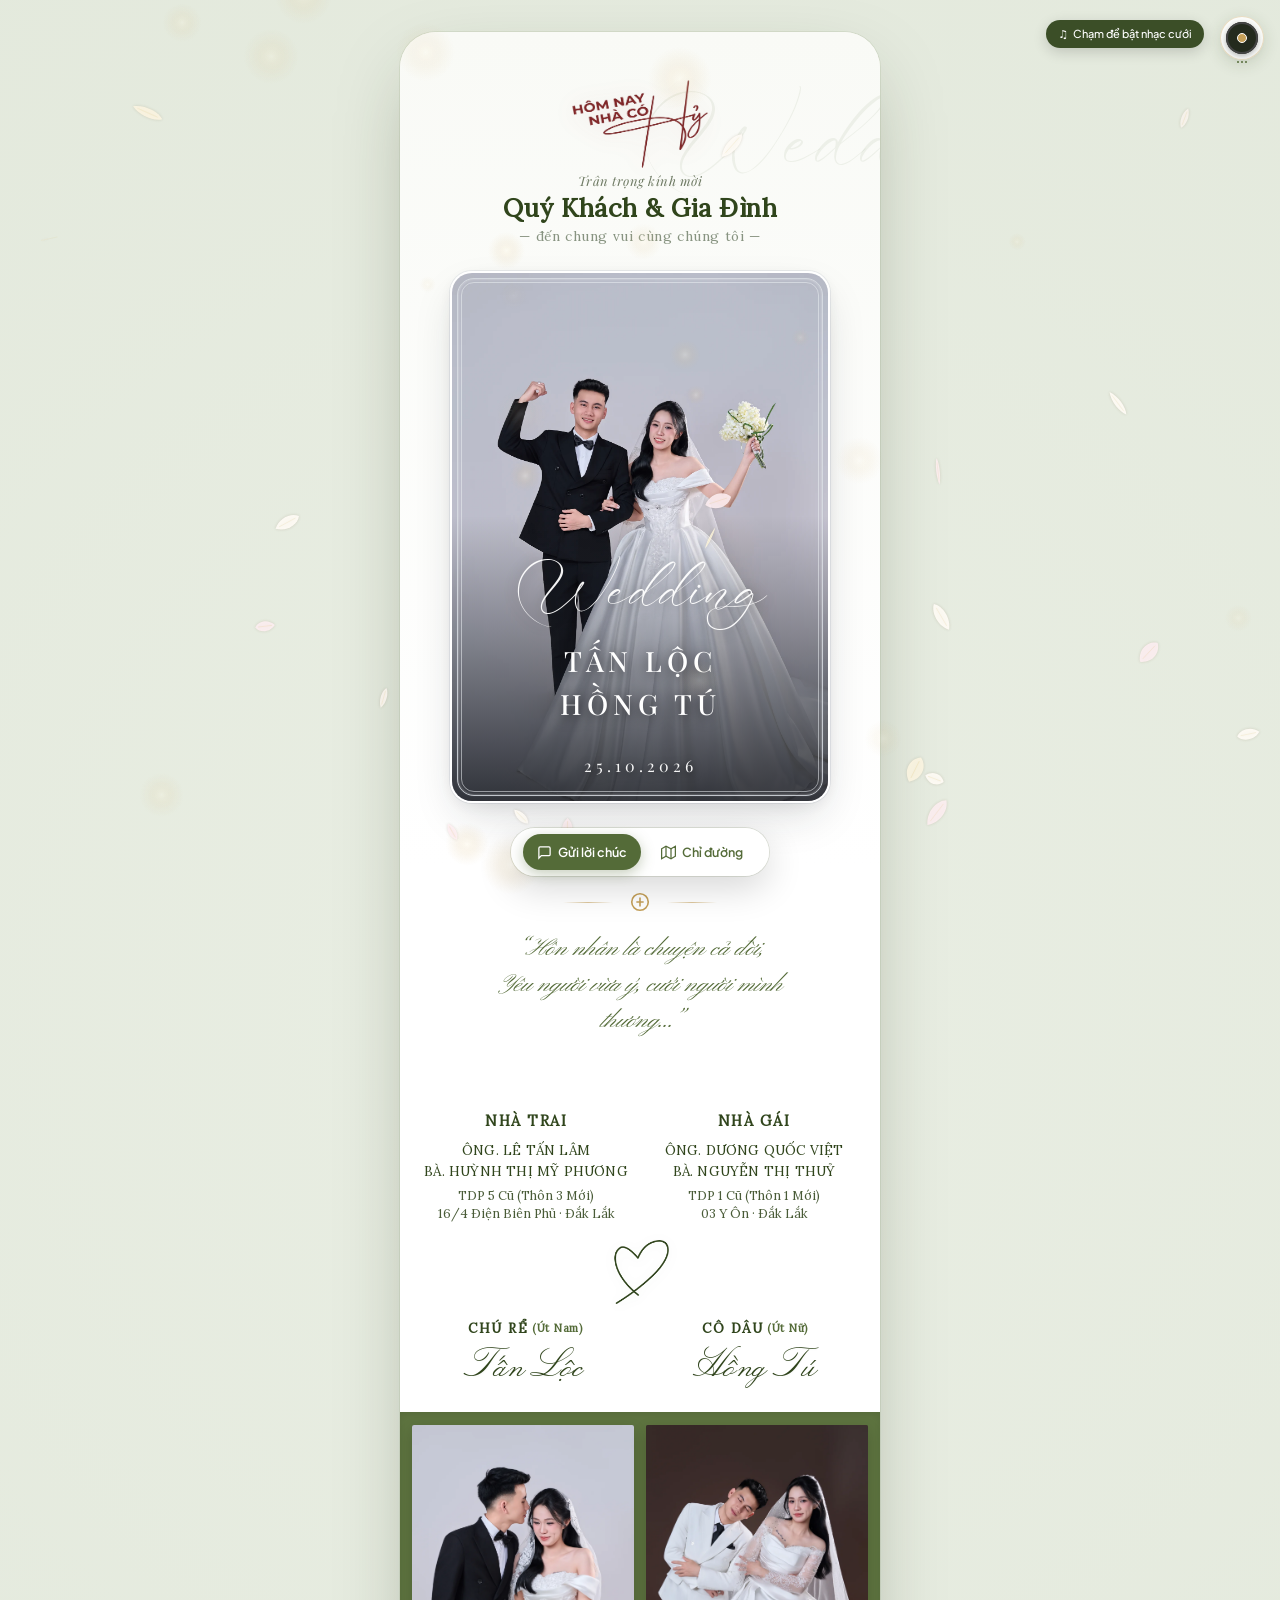
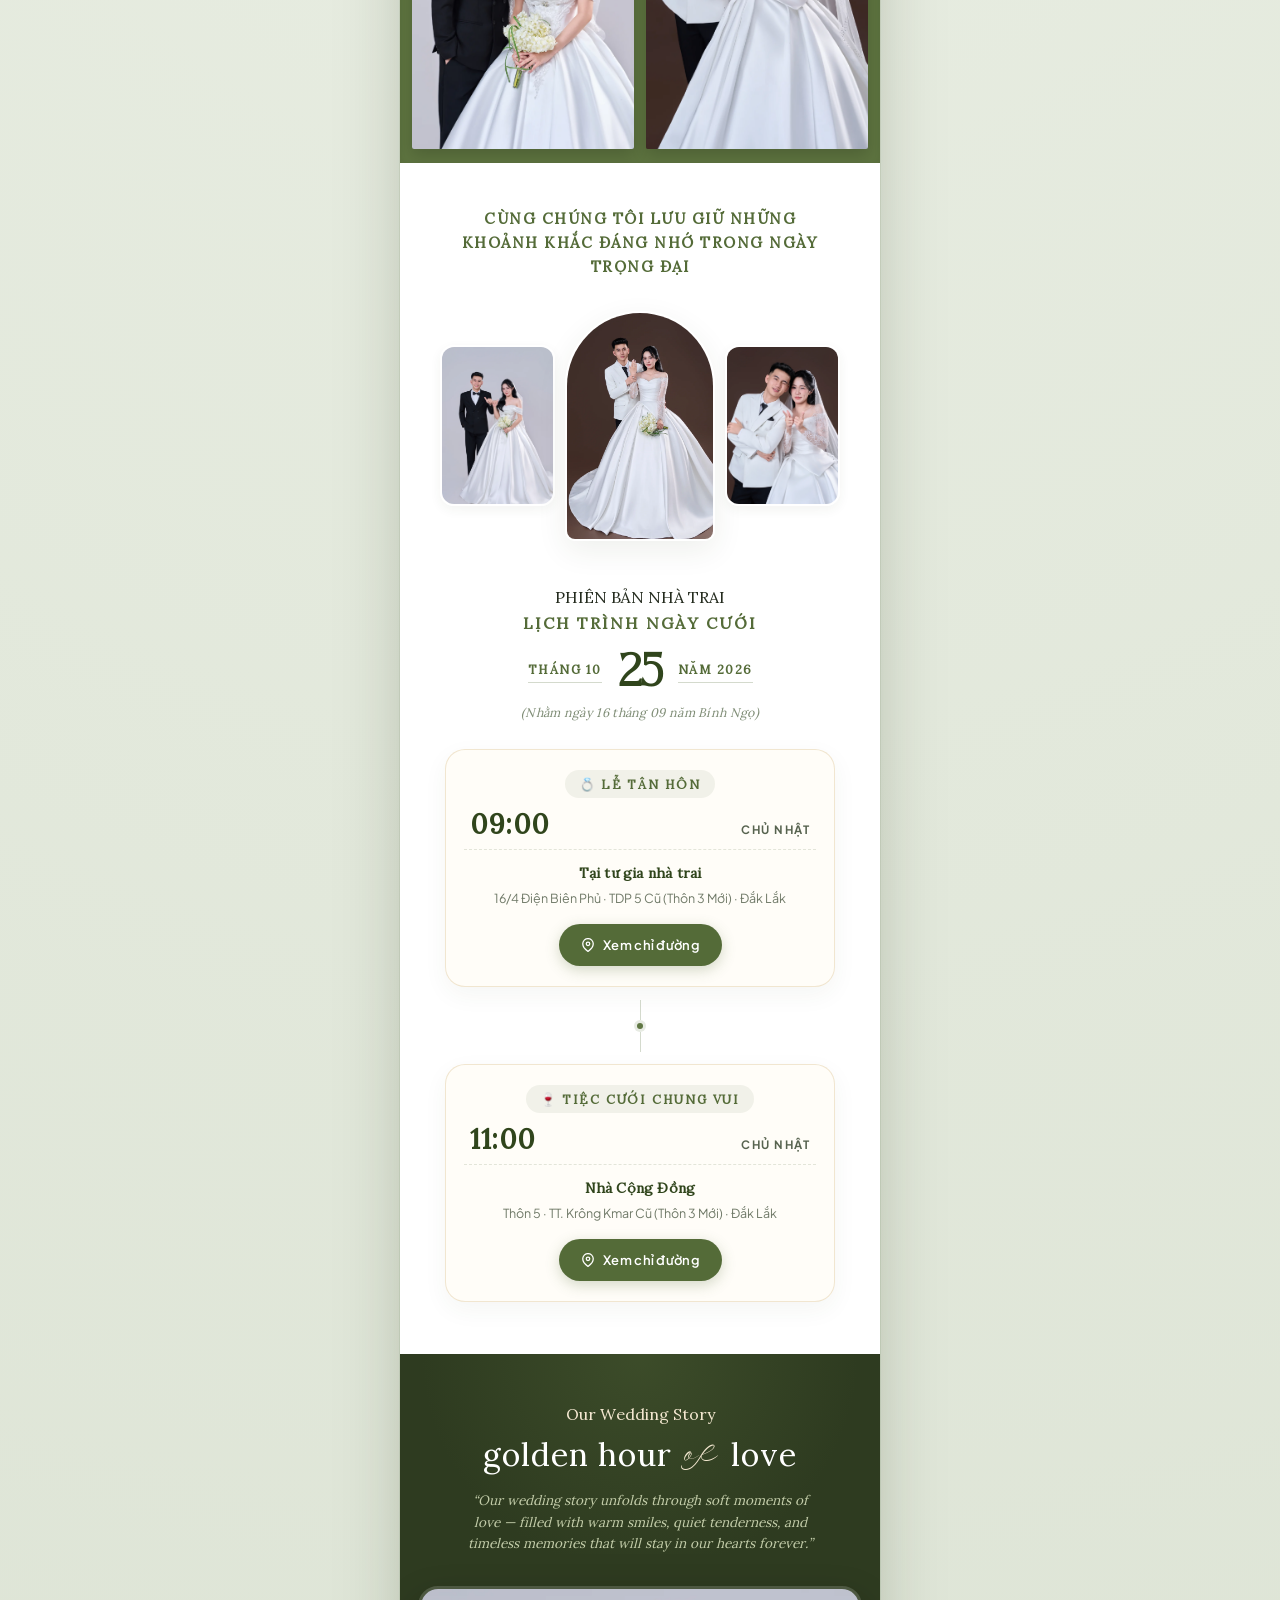
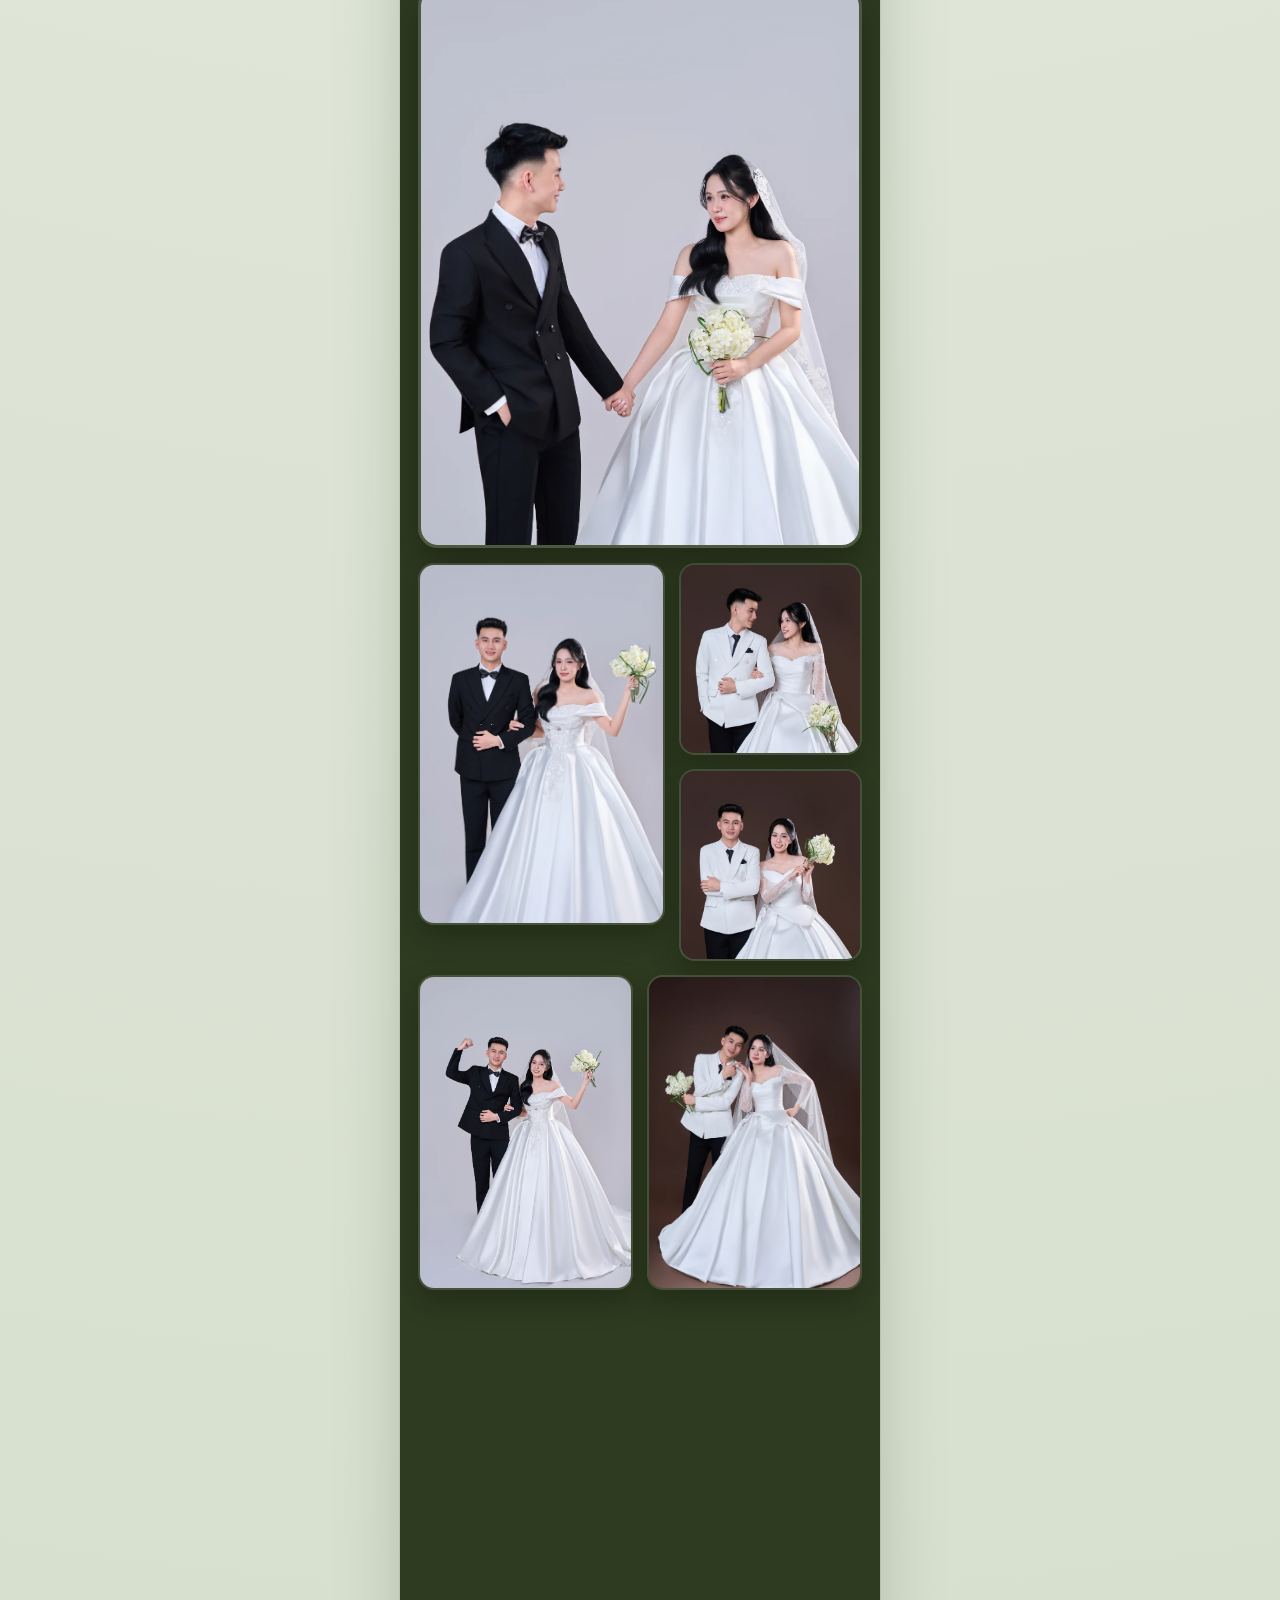
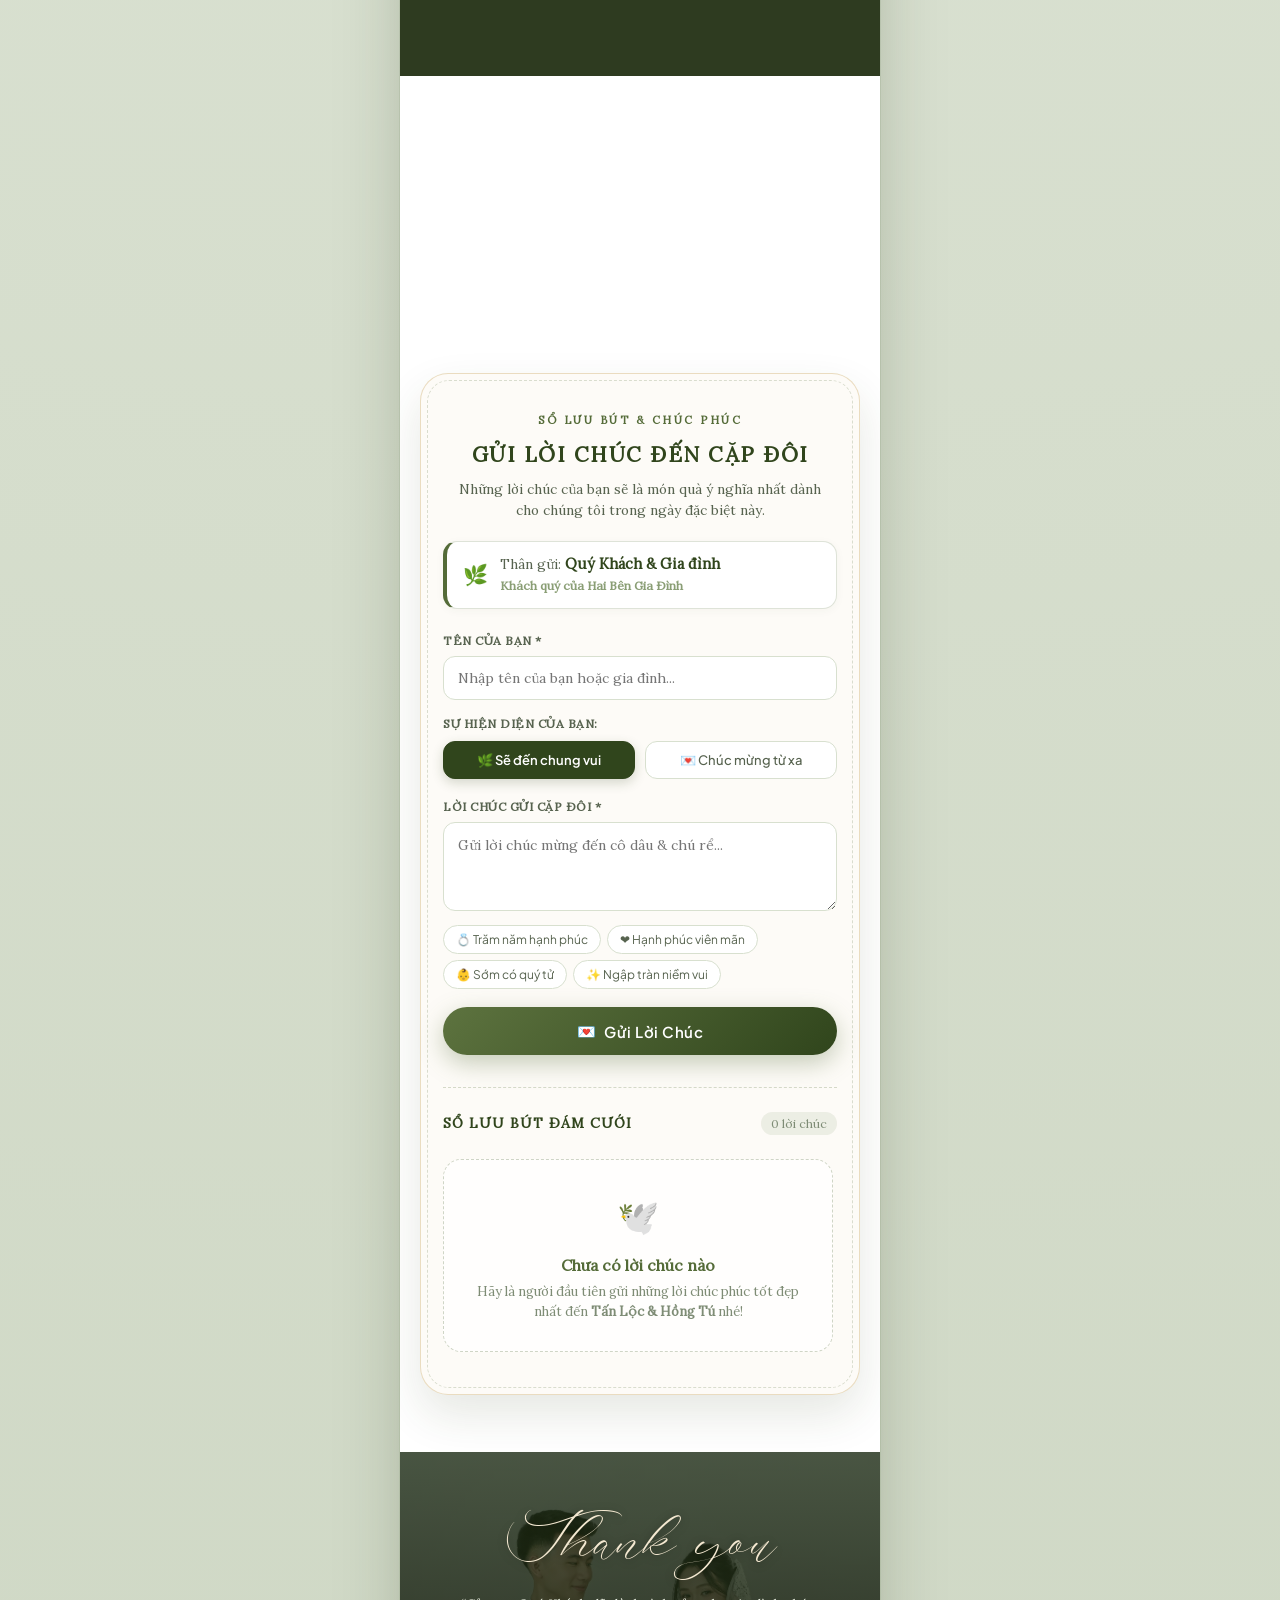
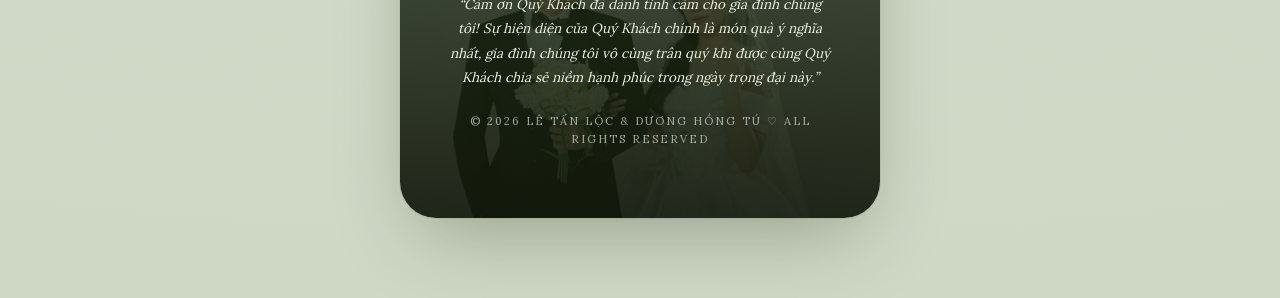
==== commit 530fbbbd: "Add bride invitation routes and confirmed guest links" ====
--- a/index.html
+++ b/index.html
@@ -250,10 +250,8 @@
            ================================================================= -->
       <section class="events-section">
         <div class="formal-invitation-banner" data-anim="slide-up" style="--anim-delay: 0.5s;">
-          <div class="section-eyebrow">Trân Trọng Kính Mời</div>
           <p class="formal-invitation-title">
-            Trân trọng kính mời Quý khách đến<br>
-            chung vui cùng gia đình chúng tôi
+            Cùng chúng tôi lưu giữ những khoảnh khắc đáng nhớ trong ngày trọng đại
           </p>
         </div>
 
@@ -272,6 +270,7 @@
 
         <!-- Lịch trình ngày cưới - Master Date Header -->
         <div class="schedule-master-header" data-anim="slide-up" style="--anim-delay: 0.3s;">
+          <div class="section-eyebrow schedule-audience-label">PHIÊN BẢN NHÀ TRAI</div>
           <h3 class="schedule-section-title">LỊCH TRÌNH NGÀY CƯỚI</h3>
           <div class="schedule-master-date">
             <span class="sched-month">THÁNG 10</span>
@@ -282,7 +281,7 @@
         </div>
 
         <!-- Event 1: Lễ Tân Hôn (Sáng: 09:00) -->
-        <div class="event-card" data-anim="slide-up" style="--anim-delay: 0.15s;">
+        <div class="event-card groom-schedule-only" data-anim="slide-up" style="--anim-delay: 0.15s;">
           <div class="event-badge">
             <span class="event-badge-icon">💍</span>
             <span class="event-badge-title event1-title-text">LỄ TÂN HÔN</span>
@@ -317,7 +316,7 @@
         </div>
 
         <!-- Connector Trục Thời Gian -->
-        <div class="schedule-timeline-connector" aria-hidden="true" data-anim="fade-in" style="--anim-delay: 0.2s;">
+        <div class="schedule-timeline-connector groom-schedule-only" aria-hidden="true" data-anim="fade-in" style="--anim-delay: 0.2s;">
           <span class="connector-line"></span>
           <span class="connector-dot"></span>
           <span class="connector-line"></span>
@@ -555,7 +554,7 @@
                 href="https://www.google.com/maps/search/?api=1&query=Nh%C3%A0+C%E1%BB%99ng+%C4%90%E1%BB%93ng%2C+Kr%C3%B4ng+Kmar%2C+Kr%C3%B4ng+B%C3%B4ng%2C+%C4%90%E1%BA%AFk+L%E1%BA%AFk" 
                 target="_blank" 
                 rel="noopener noreferrer" 
-                class="post-action-btn maps"
+                class="post-action-btn maps event2-map-link"
               >
                 <span class="action-icon">🗺️</span>
                 <span>Chỉ đường</span>
@@ -619,32 +618,11 @@
       <span>Gửi lời chúc</span>
     </a>
 
-    <button id="btn-open-gift" class="dock-btn">
-      <svg width="15" height="15" viewBox="0 0 24 24" fill="none" stroke="currentColor" stroke-width="2">
-        <polyline points="20 12 20 22 4 22 4 12"></polyline>
-        <rect x="2" y="7" width="20" height="5"></rect>
-        <line x1="12" y1="22" x2="12" y2="7"></line>
-        <path d="M12 7H7.5a2.5 2.5 0 0 1 0-5C11 2 12 7 12 7z"></path>
-        <path d="M12 7h4.5a2.5 2.5 0 0 0 0-5C13 2 12 7 12 7z"></path>
-      </svg>
-      <span>Mừng cưới</span>
-    </button>
-
-    <button id="btn-dock-calendar" class="dock-btn">
-      <svg width="15" height="15" viewBox="0 0 24 24" fill="none" stroke="currentColor" stroke-width="2">
-        <rect x="3" y="4" width="18" height="18" rx="2" ry="2"></rect>
-        <line x1="16" y1="2" x2="16" y2="6"></line>
-        <line x1="8" y1="2" x2="8" y2="6"></line>
-        <line x1="3" y1="10" x2="21" y2="10"></line>
-      </svg>
-      <span>Thêm lịch</span>
-    </button>
-
     <a 
       href="https://www.google.com/maps/search/?api=1&query=Nh%C3%A0+C%E1%BB%99ng+%C4%90%E1%BB%93ng%2C+Kr%C3%B4ng+Kmar%2C+Kr%C3%B4ng+B%C3%B4ng%2C+%C4%90%E1%BA%AFk+L%E1%BA%AFk" 
       target="_blank" 
       rel="noopener noreferrer" 
-      class="dock-btn"
+      class="dock-btn event2-map-link"
     >
       <svg width="15" height="15" viewBox="0 0 24 24" fill="none" stroke="currentColor" stroke-width="2">
         <polygon points="1 6 1 22 8 18 16 22 23 18 23 2 16 6 8 2 1 6"></polygon>
@@ -674,21 +652,21 @@
 
       <!-- Tab: Chú rể -->
       <div id="bank-groom" class="tab-pane active">
-        <img class="qr-code-display" src="https://api.vietqr.io/image/970422-0987654321-compact2.jpg?amount=0&addInfo=Mung%20cuoi%20Tan%20Loc&accountName=LE%20TAN%20LOC" alt="QR Ngân hàng Chú rể" />
+        <img id="groom-qr-code" class="qr-code-display" src="https://img.vietqr.io/image/MB-999988882510-compact2.png?amount=0&addInfo=Mung%20cuoi%20Tan%20Loc&accountName=LE%20TAN%20LOC" alt="QR Ngân hàng Chú rể" />
         <div class="bank-detail-card">
           <div class="bank-info-line">
             <span class="bank-label">Ngân hàng:</span>
-            <span class="bank-value">MBBank (Quân Đội)</span>
+            <span class="bank-value groom-bank-text">MB Bank</span>
           </div>
           <div class="bank-info-line">
             <span class="bank-label">Chủ tài khoản:</span>
-            <span class="bank-value">LÊ TẤN LỘC</span>
+            <span class="bank-value groom-holder-text">LE TAN LOC</span>
           </div>
           <div class="bank-info-line">
             <span class="bank-label">Số tài khoản:</span>
             <span class="bank-value">
-              0987654321
-              <button class="btn-copy-account" data-copy="0987654321">Sao chép</button>
+              <span class="groom-acc-text">999988882510</span>
+              <button class="btn-copy-account groom-copy-account" data-copy="999988882510">Sao chép</button>
             </span>
           </div>
         </div>
@@ -696,21 +674,21 @@
 
       <!-- Tab: Cô dâu -->
       <div id="bank-bride" class="tab-pane">
-        <img class="qr-code-display" src="https://api.vietqr.io/image/970436-1234567890-compact2.jpg?amount=0&addInfo=Mung%20cuoi%20Hong%20Tu&accountName=DUONG%20HONG%20TU" alt="QR Ngân hàng Cô dâu" />
+        <img id="bride-qr-code" class="qr-code-display" src="https://img.vietqr.io/image/VCB-101225102026-compact2.png?amount=0&addInfo=Mung%20cuoi%20Hong%20Tu&accountName=DUONG%20HONG%20TU" alt="QR Ngân hàng Cô dâu" />
         <div class="bank-detail-card">
           <div class="bank-info-line">
             <span class="bank-label">Ngân hàng:</span>
-            <span class="bank-value">Vietcombank</span>
+            <span class="bank-value bride-bank-text">Vietcombank</span>
           </div>
           <div class="bank-info-line">
             <span class="bank-label">Chủ tài khoản:</span>
-            <span class="bank-value">DƯƠNG HỒNG TÚ</span>
+            <span class="bank-value bride-holder-text">DUONG HONG TU</span>
           </div>
           <div class="bank-info-line">
             <span class="bank-label">Số tài khoản:</span>
             <span class="bank-value">
-              1234567890
-              <button class="btn-copy-account" data-copy="1234567890">Sao chép</button>
+              <span class="bride-acc-text">101225102026</span>
+              <button class="btn-copy-account bride-copy-account" data-copy="101225102026">Sao chép</button>
             </span>
           </div>
         </div>
--- a/style.css
+++ b/style.css
@@ -199,6 +199,7 @@
   width: 2px;
   background: var(--primary-olive);
   border-radius: 1px;
+  transform-origin: center bottom;
   animation: soundBar 1s ease-in-out infinite;
 }
 
@@ -209,6 +210,11 @@
 .floating-audio-control.paused .audio-sound-waves span {
   animation: none;
   height: 2px;
+}
+
+@keyframes soundBar {
+  0%, 100% { transform: scaleY(0.35); opacity: 0.55; }
+  50% { transform: scaleY(1); opacity: 1; }
 }
 
 .audio-toast-pill {
@@ -1854,7 +1860,7 @@
     max-width: none;
     transform: none;
     display: grid;
-    grid-template-columns: repeat(4, minmax(0, 1fr));
+    grid-template-columns: repeat(2, minmax(0, 1fr));
     gap: 3px;
     padding: 6px;
     border-radius: 26px;
@@ -1890,6 +1896,22 @@
 /* ==========================================================================
    Modals (Gift QR & Guestbook Wishes)
    ========================================================================== */
+@keyframes fadeIn {
+  from { opacity: 0; }
+  to { opacity: 1; }
+}
+
+@keyframes slideUp {
+  from {
+    opacity: 0;
+    transform: translateY(24px) scale(0.98);
+  }
+  to {
+    opacity: 1;
+    transform: translateY(0) scale(1);
+  }
+}
+
 .modal-backdrop {
   position: fixed;
   inset: 0;
@@ -2081,6 +2103,34 @@
   border-radius: 14px;
   box-shadow: 0 10px 40px rgba(0, 0, 0, 0.6);
   object-fit: contain;
+  opacity: 1;
+  transform: translate3d(0, 0, 0) scale(1);
+  backface-visibility: hidden;
+  transition:
+    opacity 0.22s ease,
+    transform 0.38s cubic-bezier(0.22, 1, 0.36, 1);
+}
+
+.lightbox-main-img.is-leaving-next {
+  opacity: 0;
+  transform: translate3d(-18px, 0, 0) scale(0.985);
+}
+
+.lightbox-main-img.is-leaving-prev {
+  opacity: 0;
+  transform: translate3d(18px, 0, 0) scale(0.985);
+}
+
+.lightbox-main-img.is-entering-next {
+  opacity: 0;
+  transform: translate3d(18px, 0, 0) scale(0.985);
+  transition: none;
+}
+
+.lightbox-main-img.is-entering-prev {
+  opacity: 0;
+  transform: translate3d(-18px, 0, 0) scale(0.985);
+  transition: none;
 }
 
 .lightbox-btn-close {
@@ -2245,45 +2295,63 @@
 [data-anim] {
   opacity: 0;
   will-change: transform, opacity;
+  backface-visibility: hidden;
   transition-property: opacity, transform;
-  transition-duration: var(--anim-duration, 0.65s);
-  transition-timing-function: var(--anim-easing, cubic-bezier(0.16, 1, 0.3, 1));
+  transition-duration: var(--anim-duration, 0.82s);
+  transition-timing-function: var(--anim-easing, cubic-bezier(0.22, 1, 0.36, 1));
   transition-delay: var(--anim-delay, 0.04s);
 }
 
 /* Initial States (Before Entering Viewport - Clean Amplitude) */
 [data-anim="fade-in"] {
-  transform: translateY(20px) scale(0.97);
+  transform: translate3d(0, 14px, 0) scale(0.985);
 }
 
 [data-anim="slide-up"] {
-  transform: translateY(36px);
+  transform: translate3d(0, 28px, 0);
 }
 
 [data-anim="slide-down"] {
-  transform: translateY(-36px);
+  transform: translate3d(0, -28px, 0);
 }
 
 [data-anim="slide-left"] {
-  transform: translateX(36px);
+  transform: translate3d(28px, 0, 0);
 }
 
 [data-anim="slide-right"] {
-  transform: translateX(-36px);
+  transform: translate3d(-28px, 0, 0);
 }
 
 [data-anim="zoom-in"] {
-  transform: scale(0.88) translateY(24px);
+  transform: translate3d(0, 18px, 0) scale(0.94);
 }
 
 [data-anim="flip-in"] {
-  transform: perspective(600px) rotateX(15deg) translateY(28px);
+  transform: perspective(700px) rotateX(9deg) translate3d(0, 22px, 0);
 }
 
 /* In-View Active State (Full clarity & spring settling) */
 [data-anim].anim-in-view {
   opacity: 1 !important;
-  transform: translateY(0) translateX(0) scale(1) perspective(600px) rotateX(0deg) rotateY(0deg) !important;
+  transform: translate3d(0, 0, 0) scale(1) perspective(700px) rotateX(0deg) rotateY(0deg) !important;
+}
+
+/* Nội dung chữ dùng nhịp chậm hơn một chút để đọc tự nhiên, không bật nảy. */
+.hero-watermark[data-anim],
+.hero-hy-badge[data-anim],
+.hero-guest-invitation[data-anim],
+.hero-couple-stacked[data-anim],
+.hero-photo-date[data-anim],
+.wedding-quote[data-anim],
+.formal-invitation-banner[data-anim],
+.schedule-master-header[data-anim],
+.gallery-header[data-anim],
+.countdown-title[data-anim],
+.section-eyebrow[data-anim],
+.thankyou-content[data-anim] {
+  --anim-duration: 0.9s;
+  --anim-easing: cubic-bezier(0.22, 1, 0.36, 1);
 }
 
 /* ==========================================================================
@@ -2568,4 +2636,18 @@
   .hero-doves-overlay {
     display: none !important;
   }
-}
+
+  .modal-backdrop.active,
+  .modal-card,
+  .fullscreen-lightbox.active,
+  .lightbox-main-img,
+  .audio-toast-pill,
+  .floating-audio-control.playing .disc-wrapper,
+  .audio-sound-waves span {
+    animation: none !important;
+  }
+
+  .lightbox-main-img {
+    transition: none !important;
+  }
+}
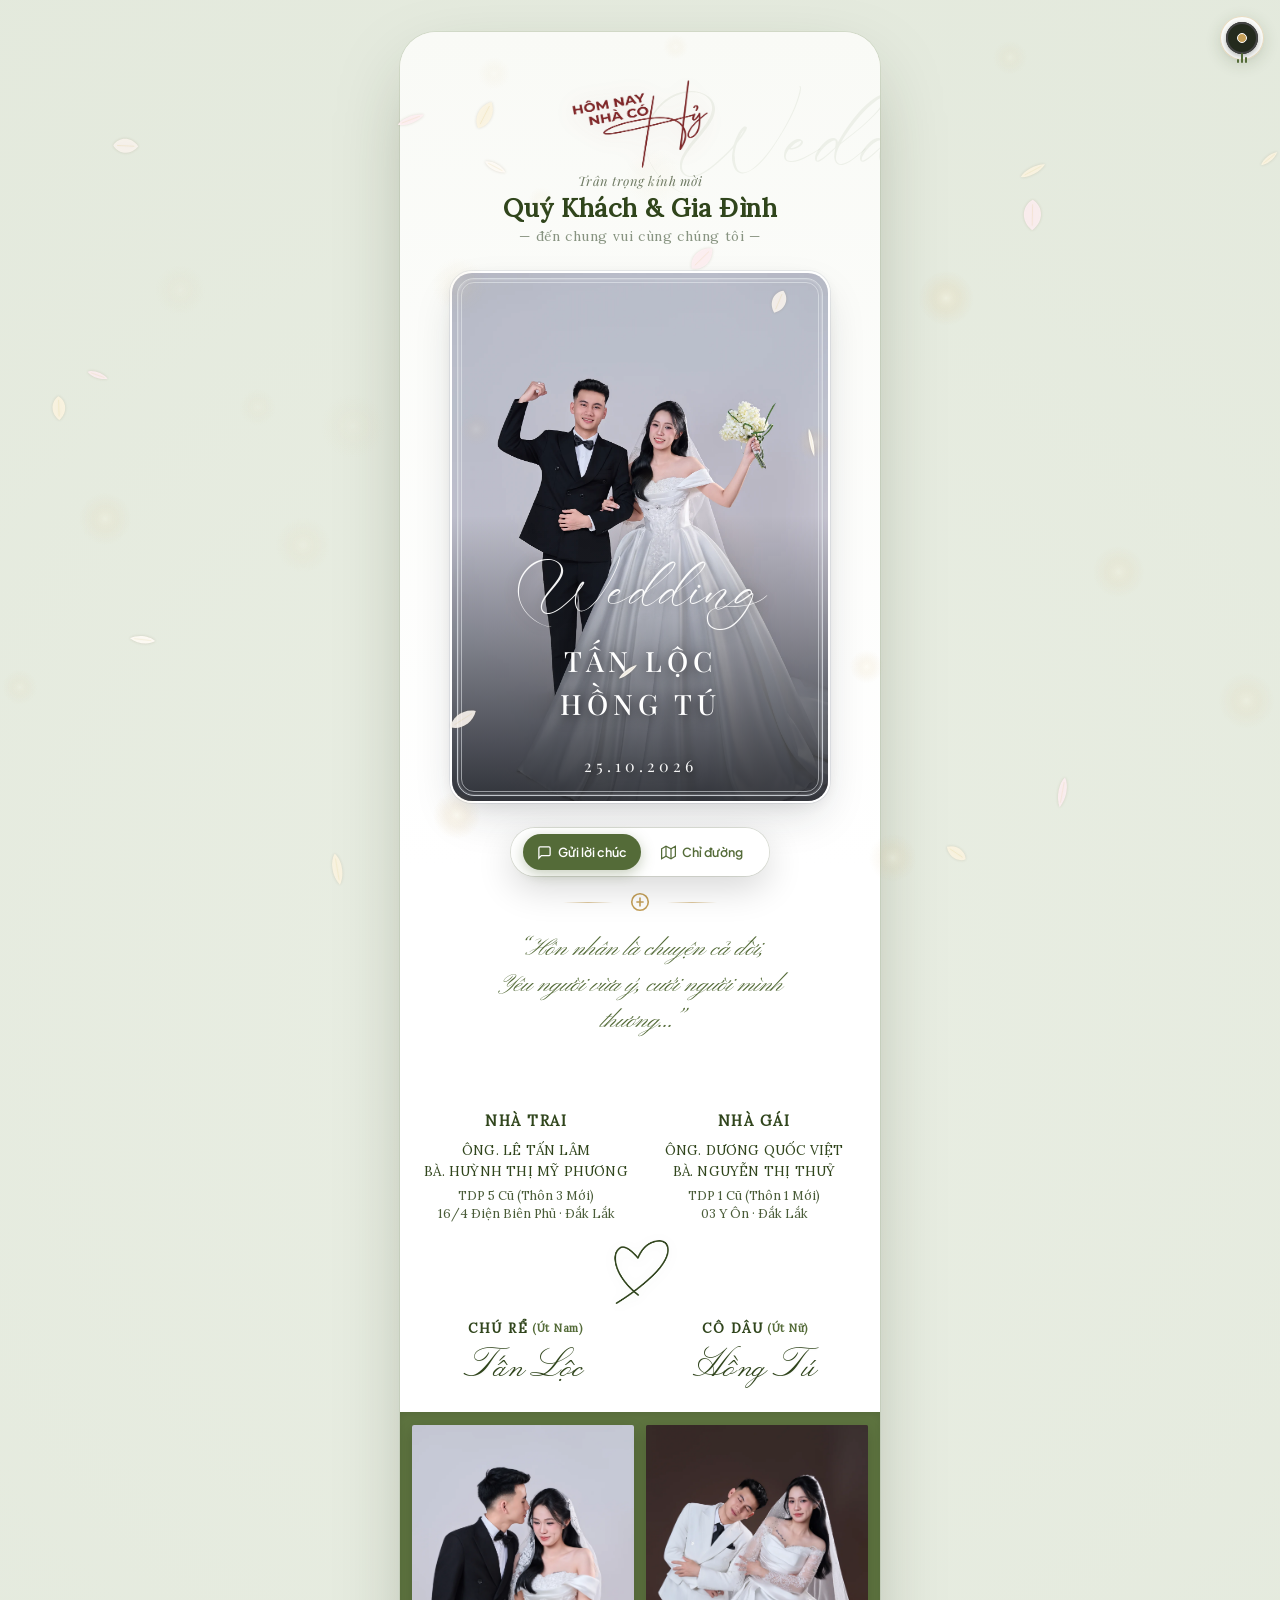
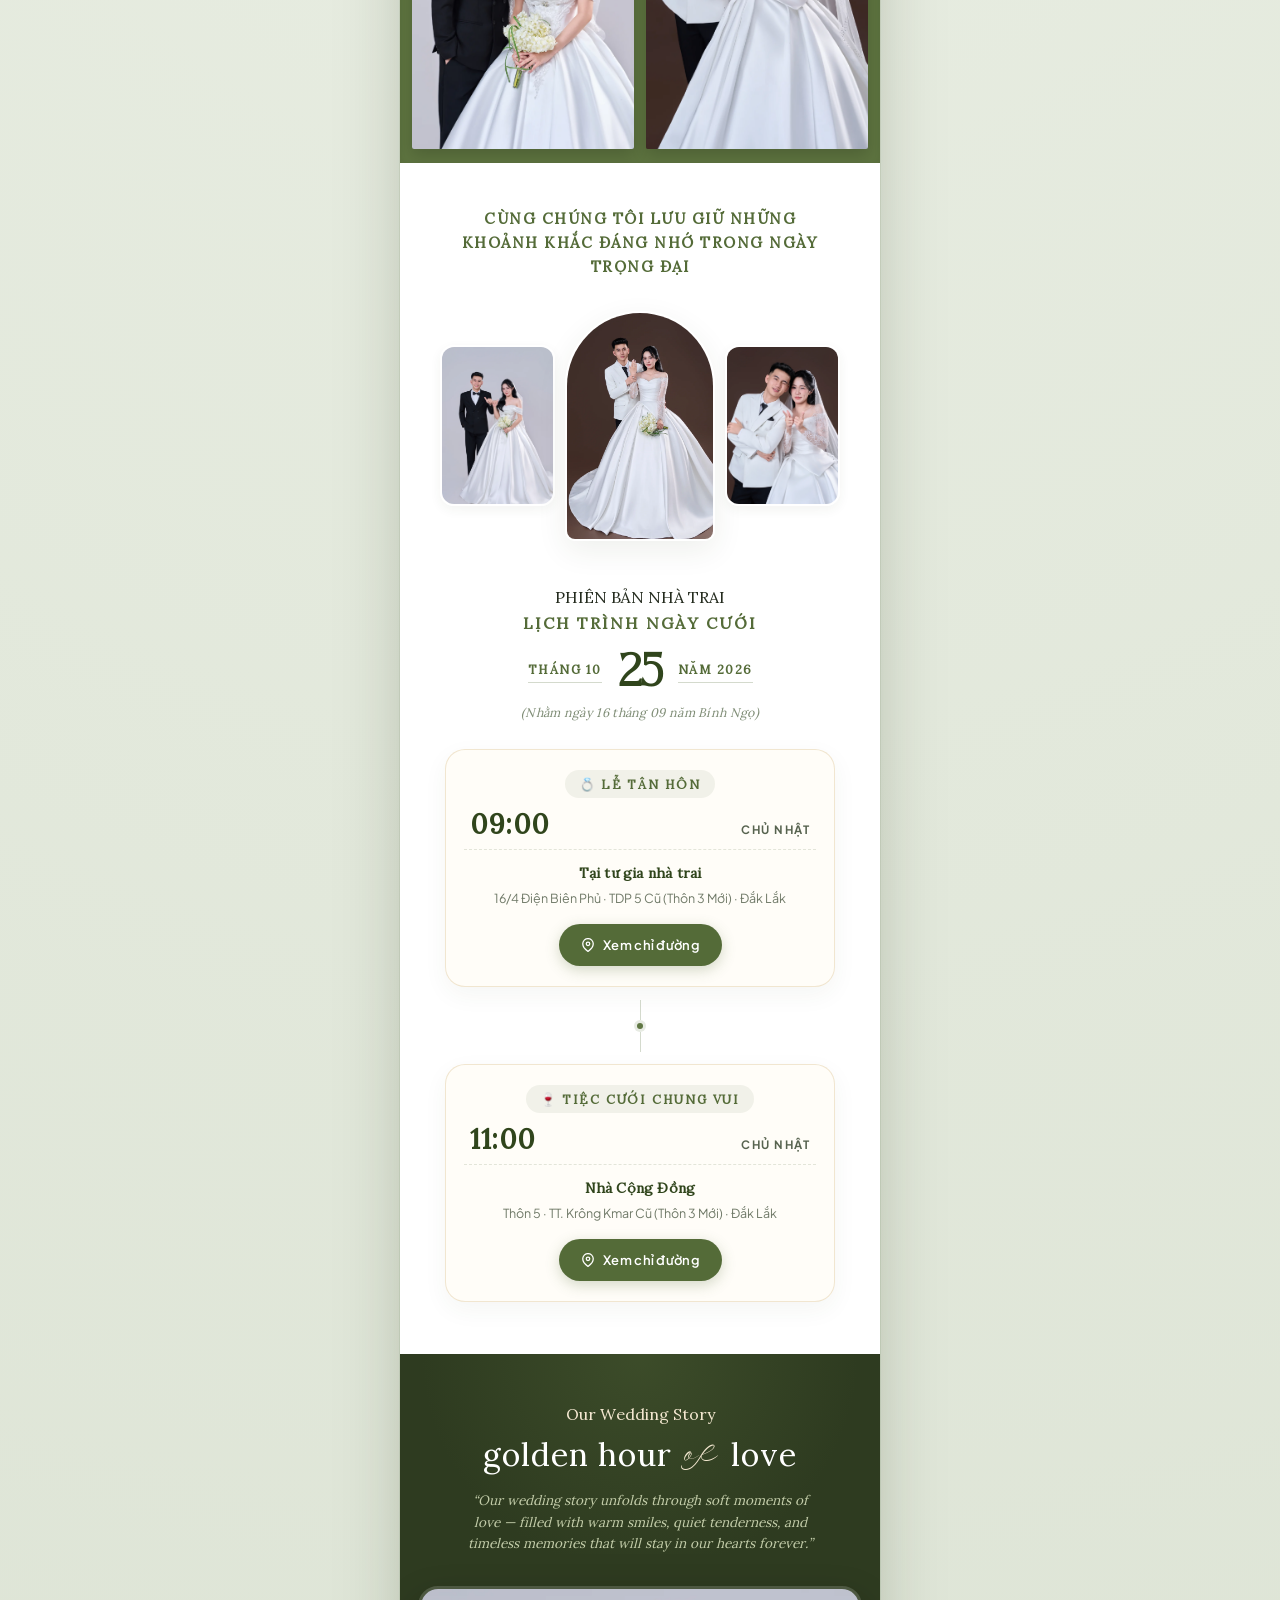
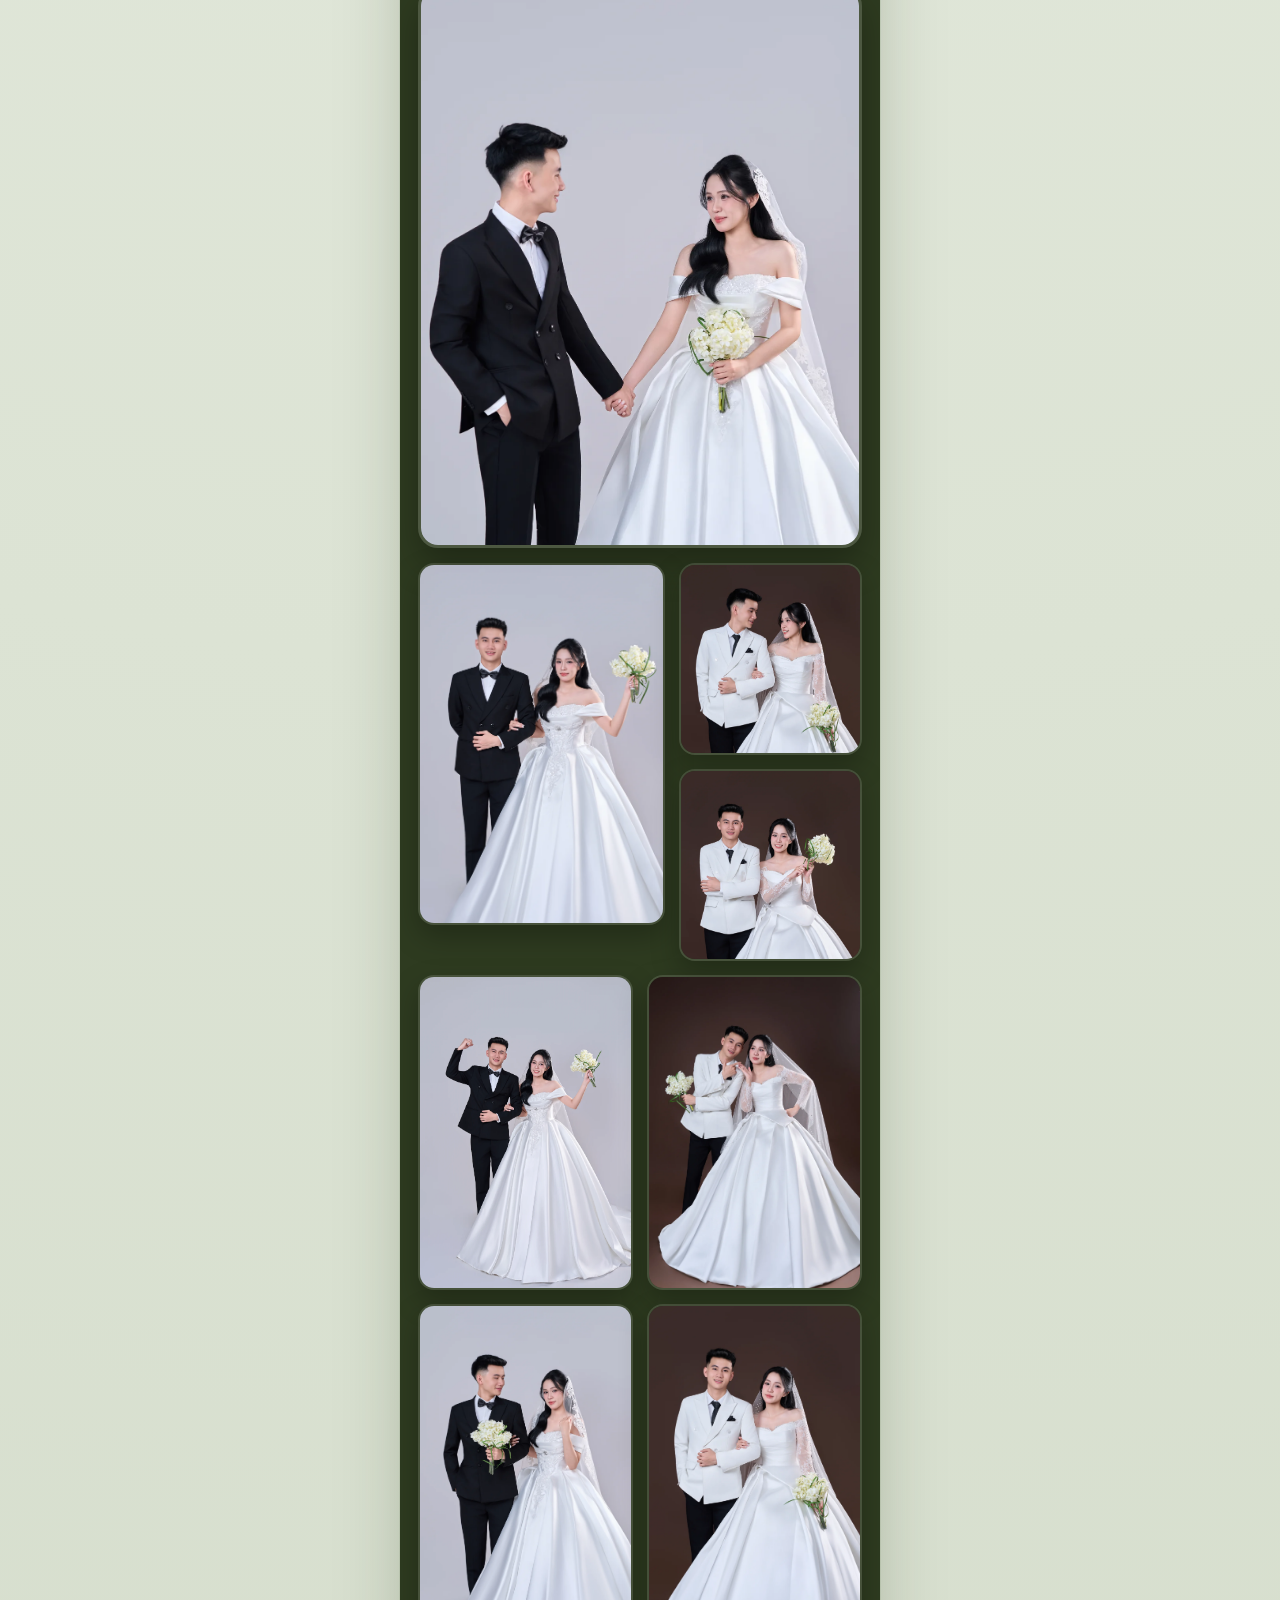
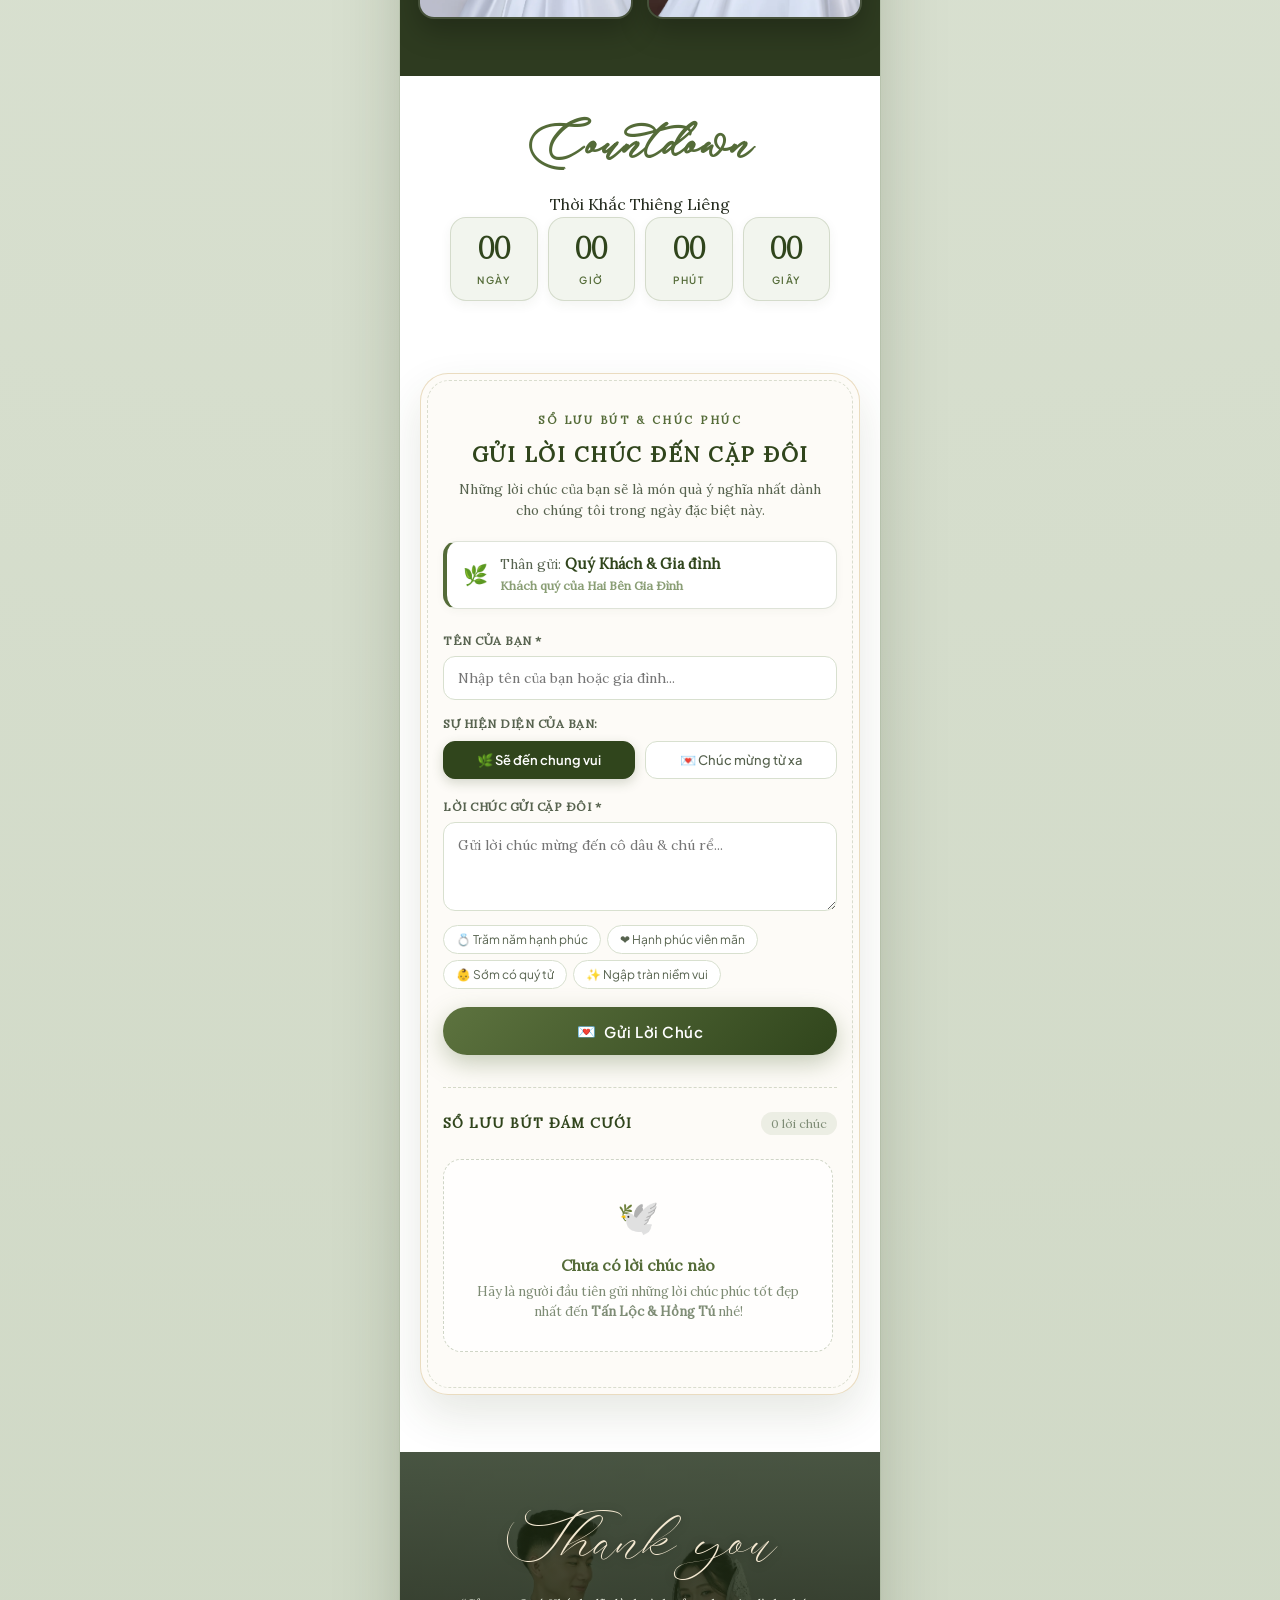
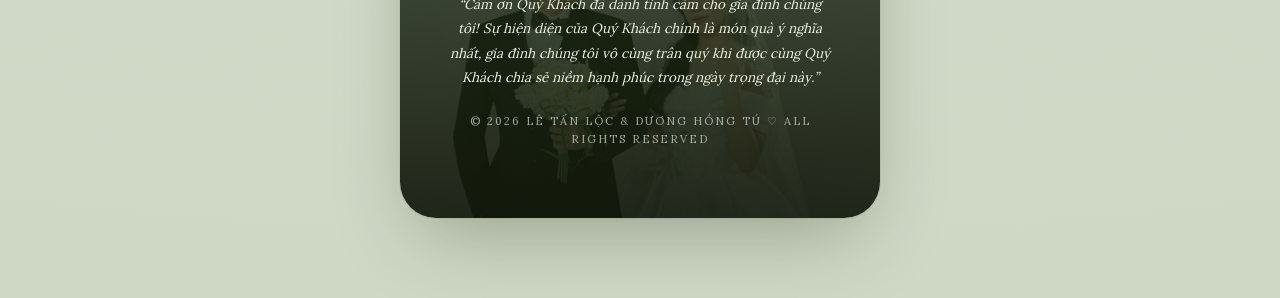
==== commit 8dc8ae5a: "Start wedding music on swipe and scroll intent" ====
--- a/index.html
+++ b/index.html
@@ -53,7 +53,7 @@
   <!-- Audio Autoplay Prompt -->
   <div id="audio-prompt-pill" class="audio-toast-pill">
     <span>♫</span>
-    <span>Chạm để bật nhạc cưới</span>
+    <span>Vuốt hoặc chạm để bật nhạc cưới</span>
   </div>
 
   <!-- Page Viewport Container -->
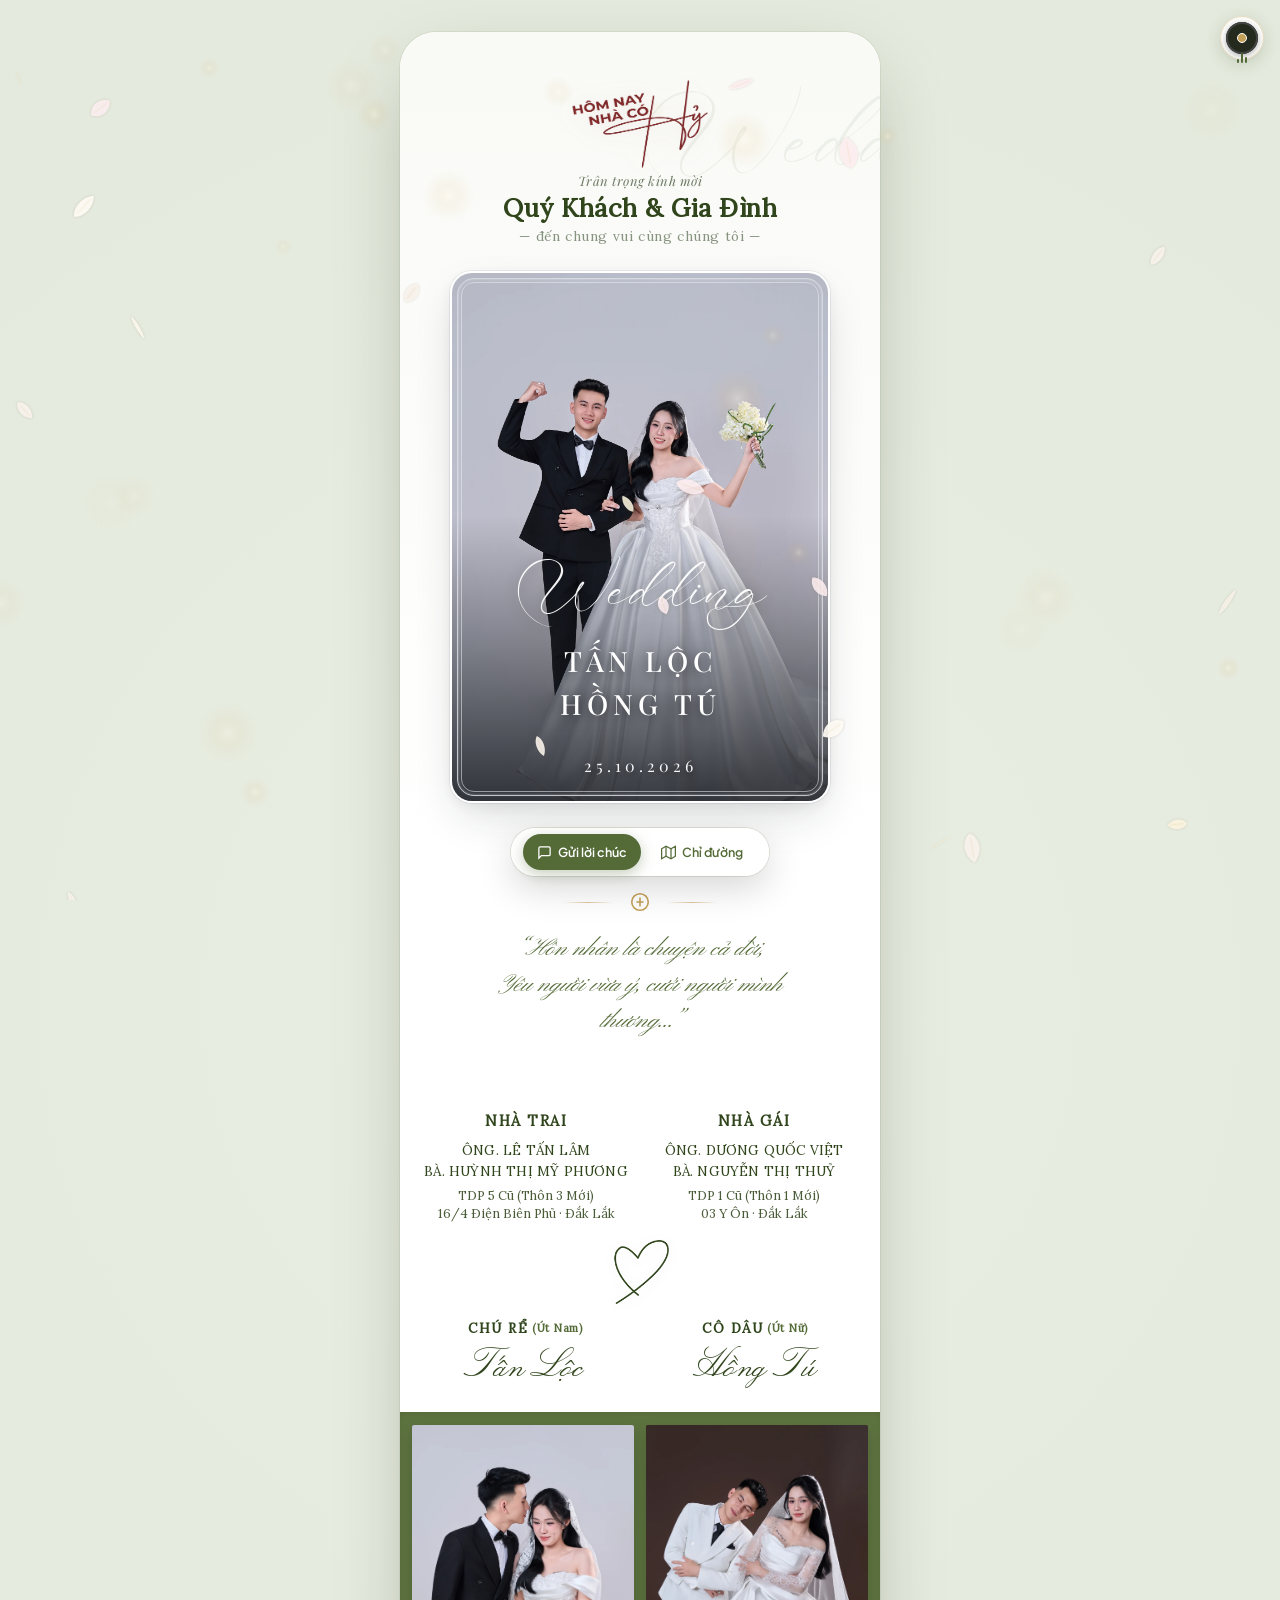
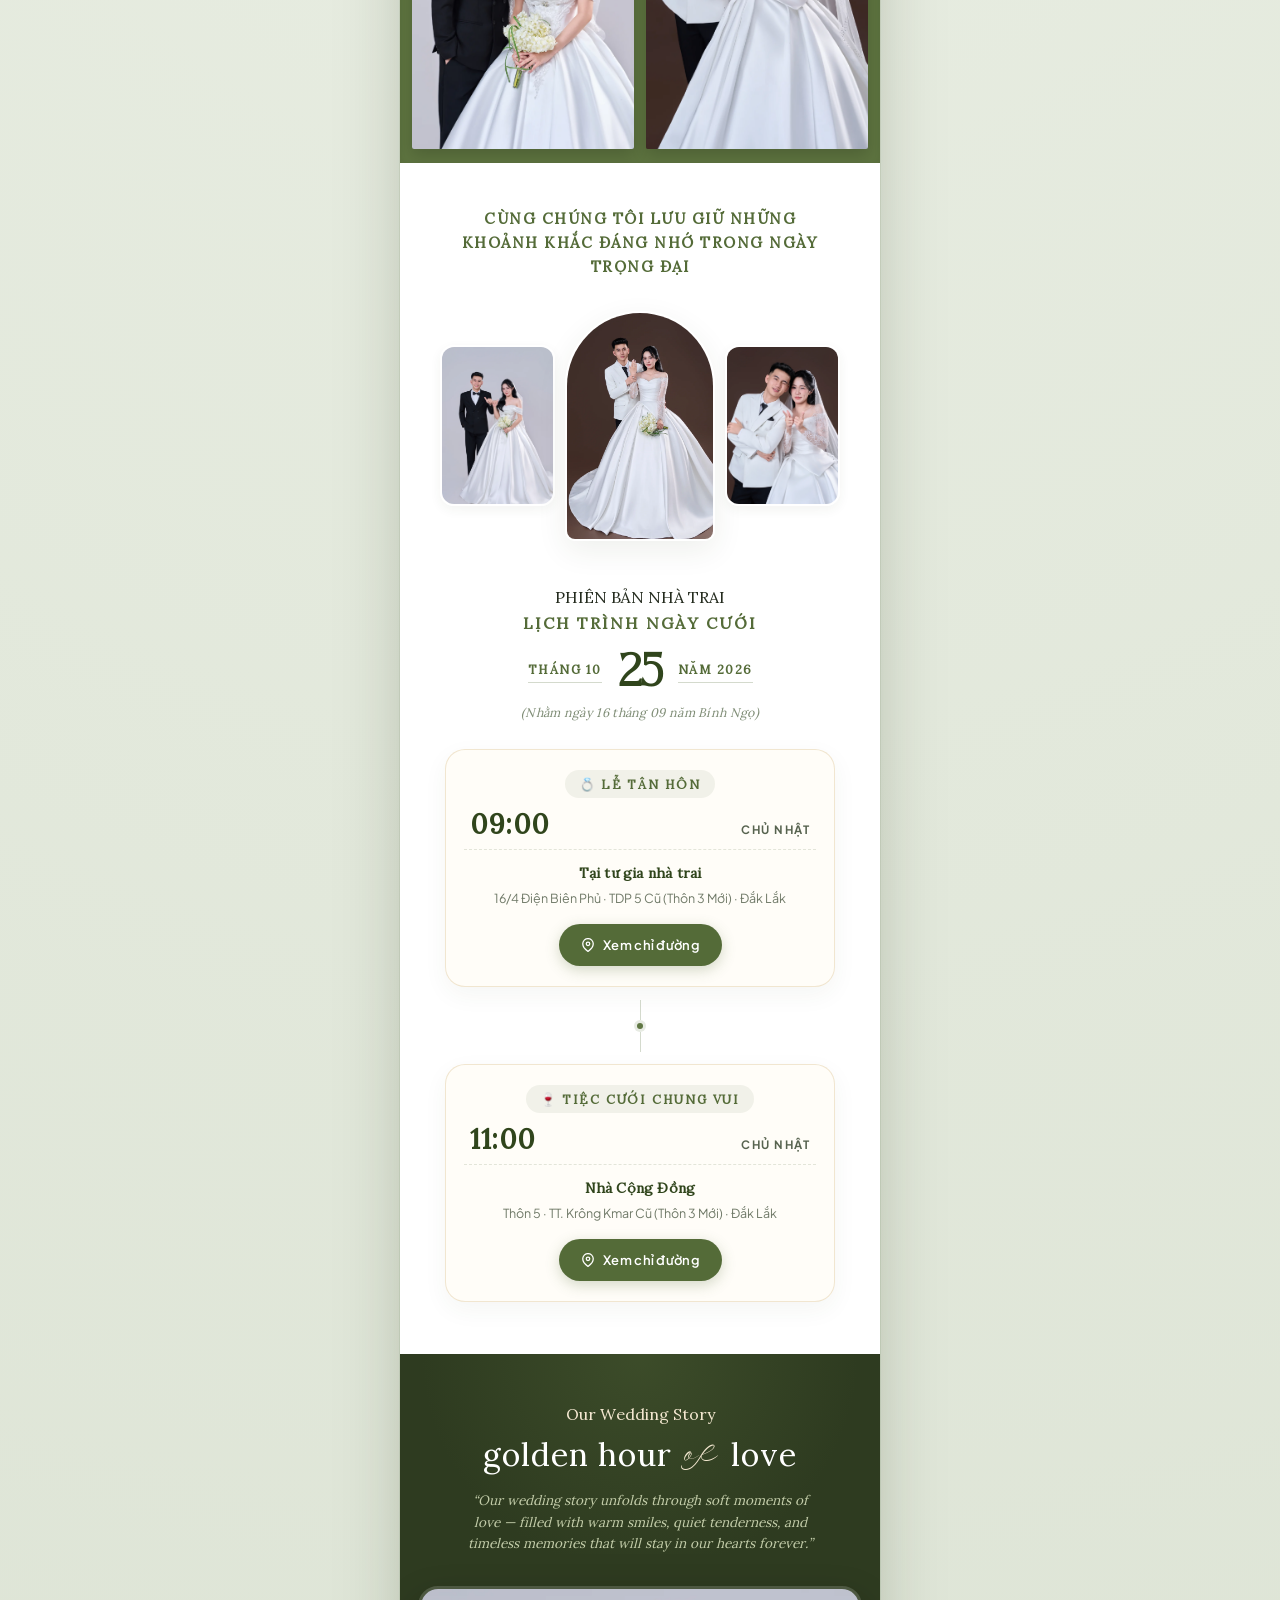
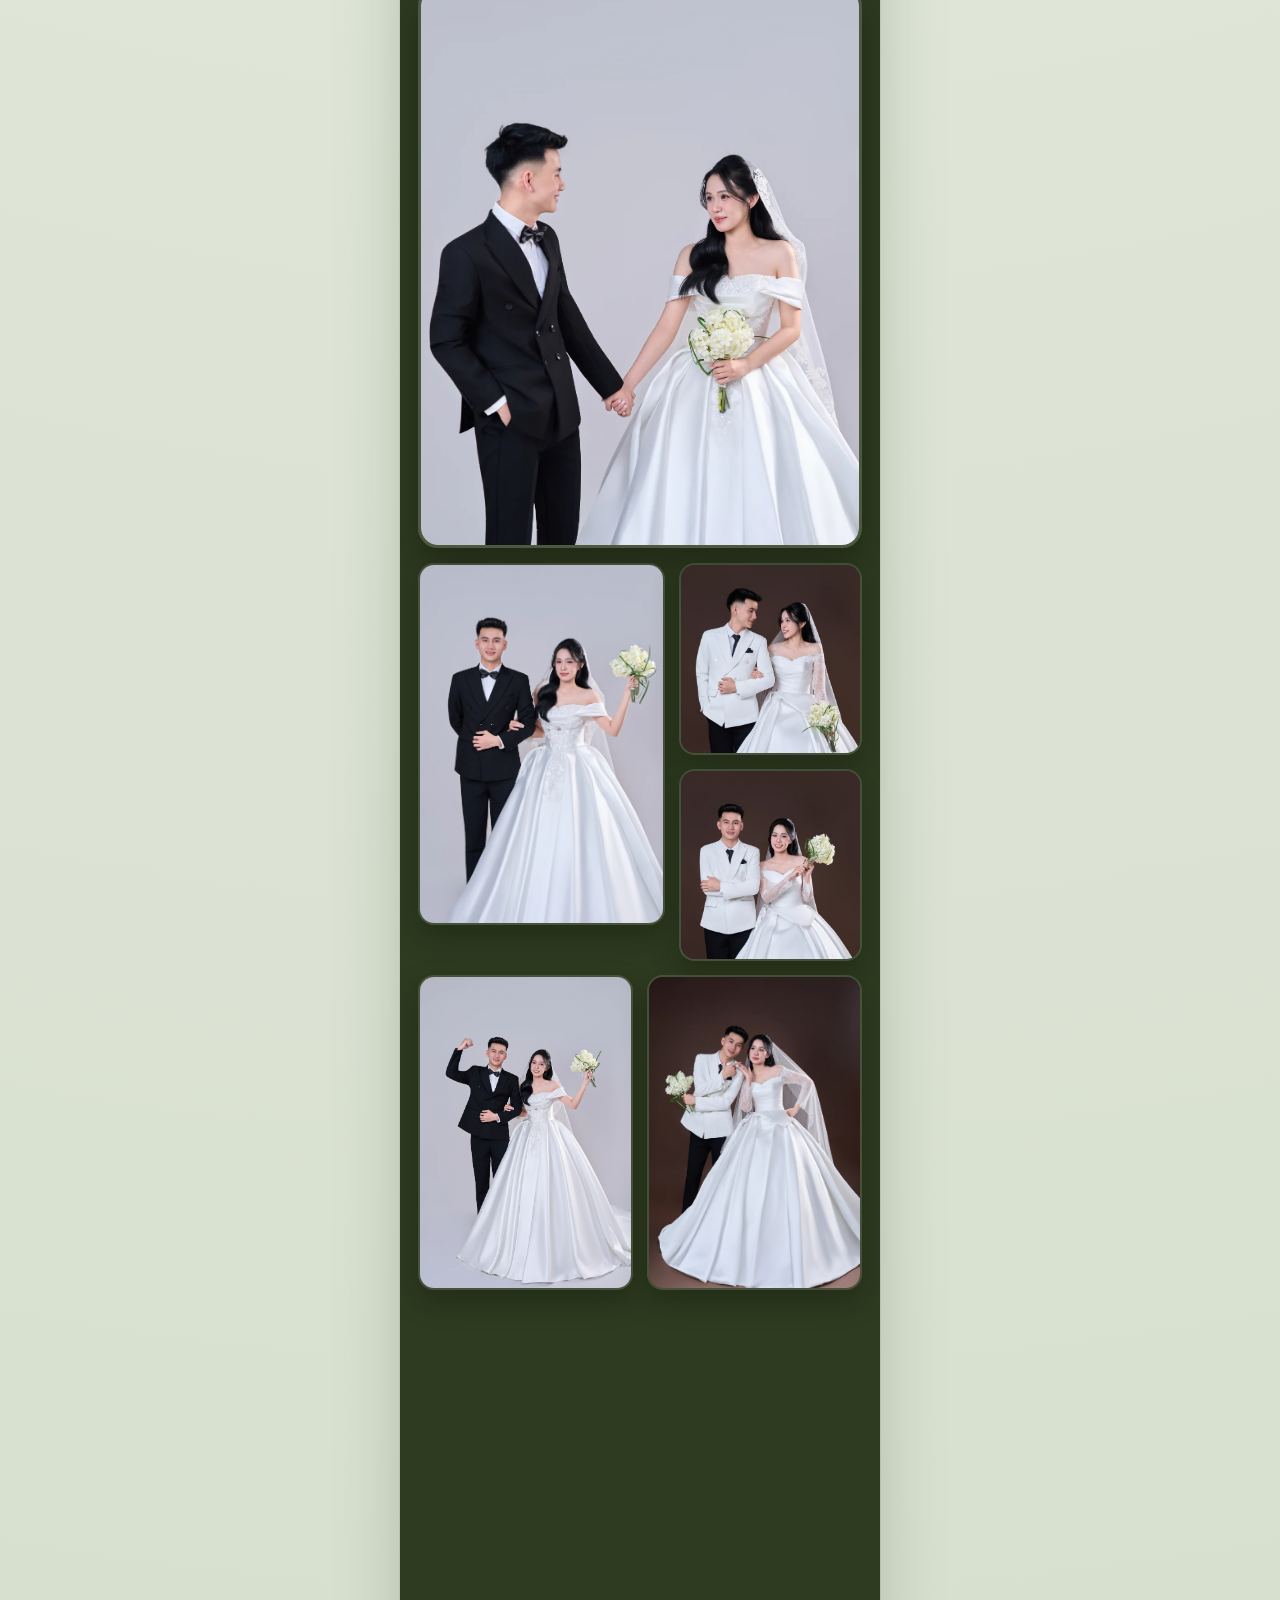
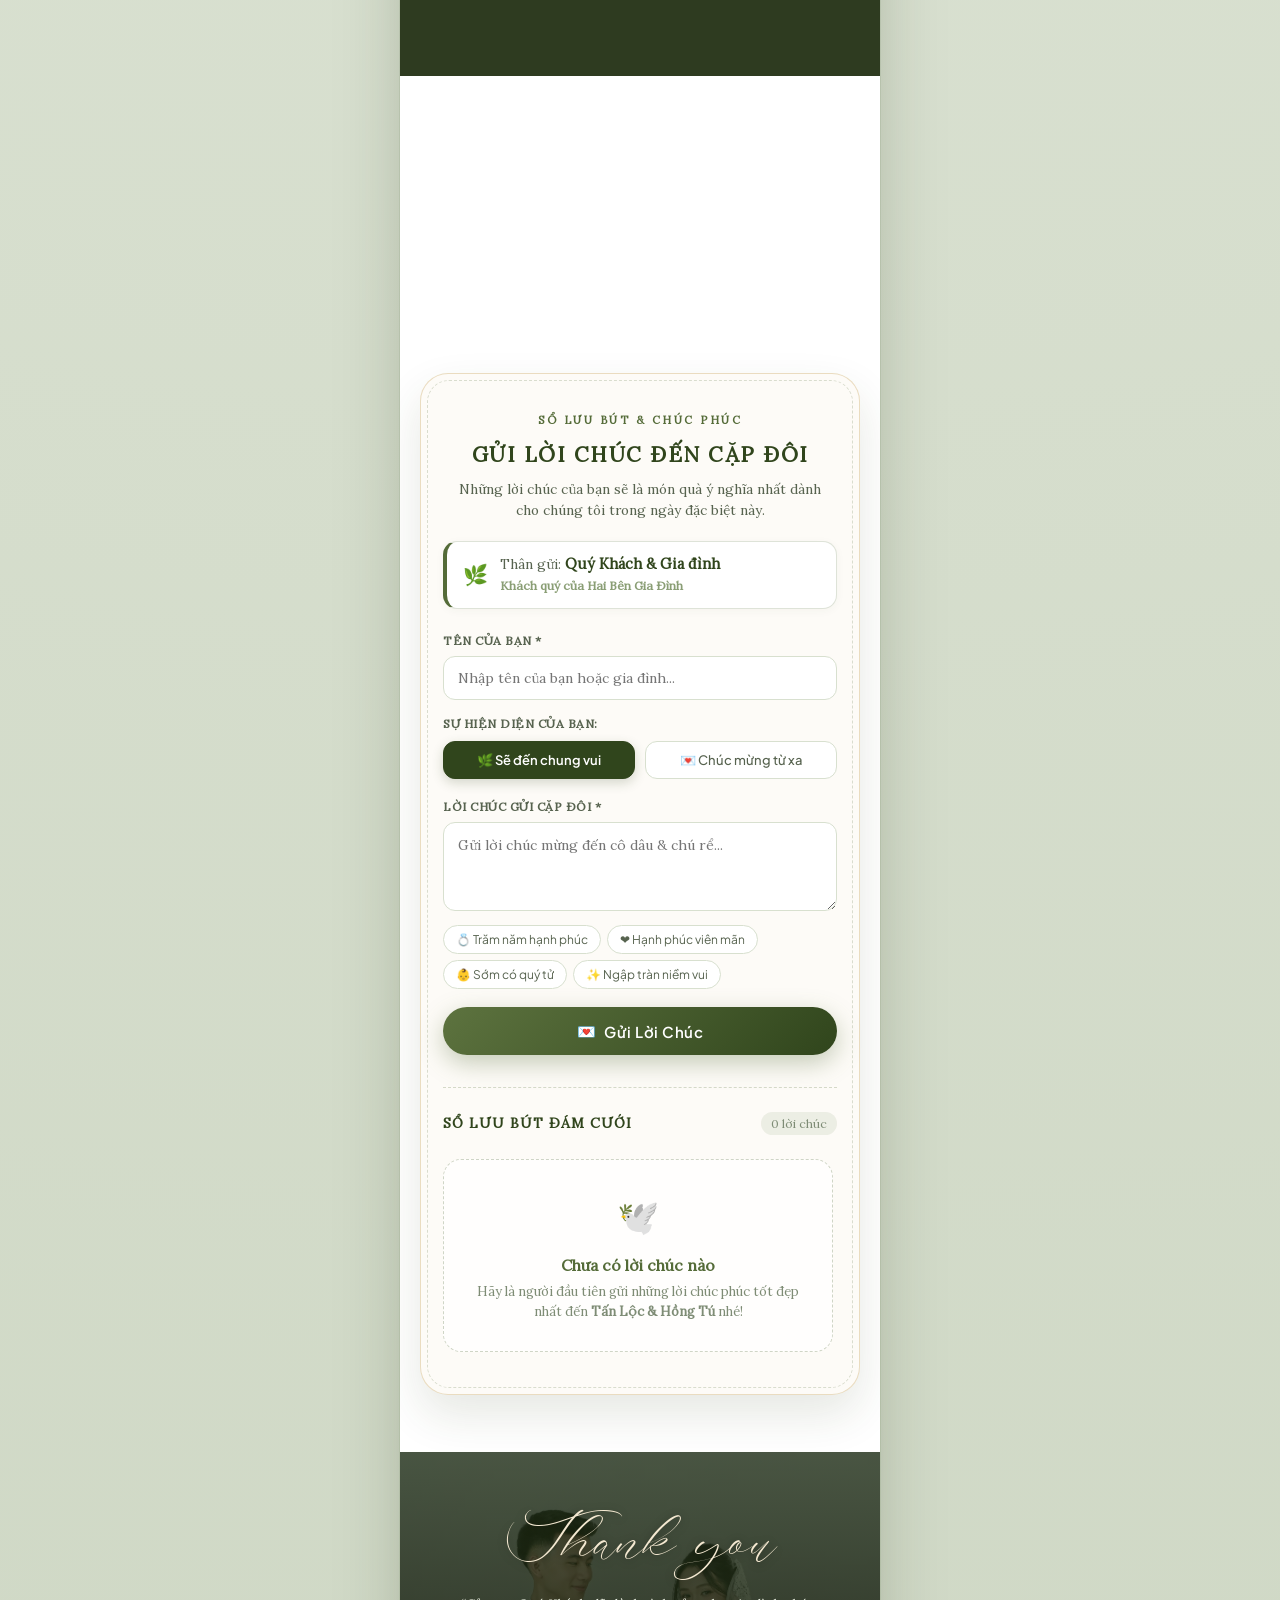
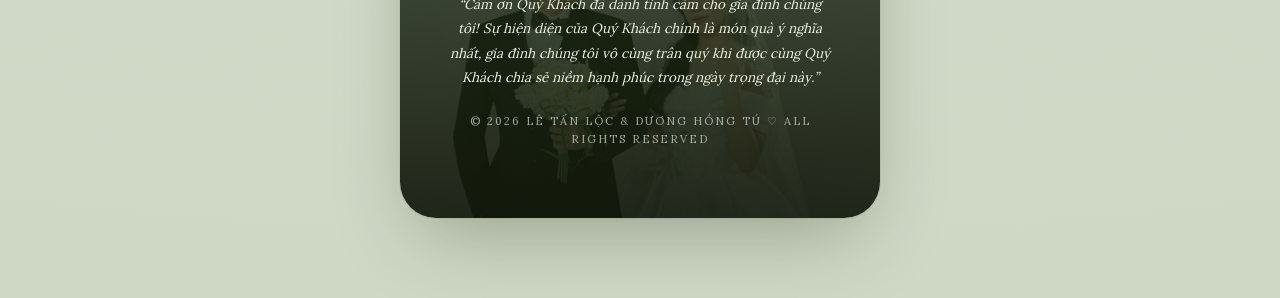
==== commit 7e879577: "Refresh Facebook Messenger preview metadata" ====
--- a/index.html
+++ b/index.html
@@ -5,6 +5,7 @@
   <meta name="viewport" content="width=device-width, initial-scale=1.0, maximum-scale=1.0, user-scalable=no">
   <title>Tấn Lộc &amp; Hồng Tú | Hôm Nay Nhà Có Hỷ</title>
   <meta name="description" content="Trân trọng kính mời Quý khách đến chung vui cùng gia đình chúng tôi vào ngày 25.10.2026.">
+  <link rel="image_src" href="https://tanloc-hongtu.vercel.app/assets/images/og_preview.jpg?v=20261013">
   
   <!-- Social Media & Zalo / Facebook Share Preview -->
   <meta property="og:type" content="website">
@@ -12,18 +13,20 @@
   <meta property="og:description" content="Trân trọng kính mời Quý khách đến chung vui cùng gia đình chúng tôi vào ngày 25.10.2026.">
   <meta property="og:site_name" content="Thiệp cưới Tấn Lộc &amp; Hồng Tú">
   <meta property="og:locale" content="vi_VN">
-  <meta property="og:image" content="https://tanloc-hongtu.vercel.app/assets/images/og_preview.jpg?v=20261010">
-  <meta property="og:image:secure_url" content="https://tanloc-hongtu.vercel.app/assets/images/og_preview.jpg?v=20261010">
+  <meta property="og:image" content="https://tanloc-hongtu.vercel.app/assets/images/og_preview.jpg?v=20261013">
+  <meta property="og:image:url" content="https://tanloc-hongtu.vercel.app/assets/images/og_preview.jpg?v=20261013">
+  <meta property="og:image:secure_url" content="https://tanloc-hongtu.vercel.app/assets/images/og_preview.jpg?v=20261013">
   <meta property="og:image:type" content="image/jpeg">
   <meta property="og:image:width" content="1200">
   <meta property="og:image:height" content="630">
   <meta property="og:image:alt" content="Thiệp Cưới Tấn Lộc &amp; Hồng Tú | Hôm Nay Nhà Có Hỷ">
+  <meta itemprop="image" content="https://tanloc-hongtu.vercel.app/assets/images/og_preview.jpg?v=20261013">
 
   <!-- Twitter / Zalo Card -->
   <meta name="twitter:card" content="summary_large_image">
   <meta name="twitter:title" content="Tấn Lộc &amp; Hồng Tú | Hôm Nay Nhà Có Hỷ">
   <meta name="twitter:description" content="Trân trọng kính mời Quý khách đến chung vui cùng gia đình chúng tôi vào ngày 25.10.2026.">
-  <meta name="twitter:image" content="https://tanloc-hongtu.vercel.app/assets/images/og_preview.jpg?v=20261010">
+  <meta name="twitter:image" content="https://tanloc-hongtu.vercel.app/assets/images/og_preview.jpg?v=20261013">
 
   <!-- Romantic Wedding Ring Favicon (Khắc phục biểu tượng quả địa cầu mặc định) -->
   <link rel="icon" type="image/svg+xml" href="data:image/svg+xml,<svg xmlns='http://www.w3.org/2000/svg' viewBox='0 0 100 100'><text y='.9em' font-size='90'>💍</text></svg>">
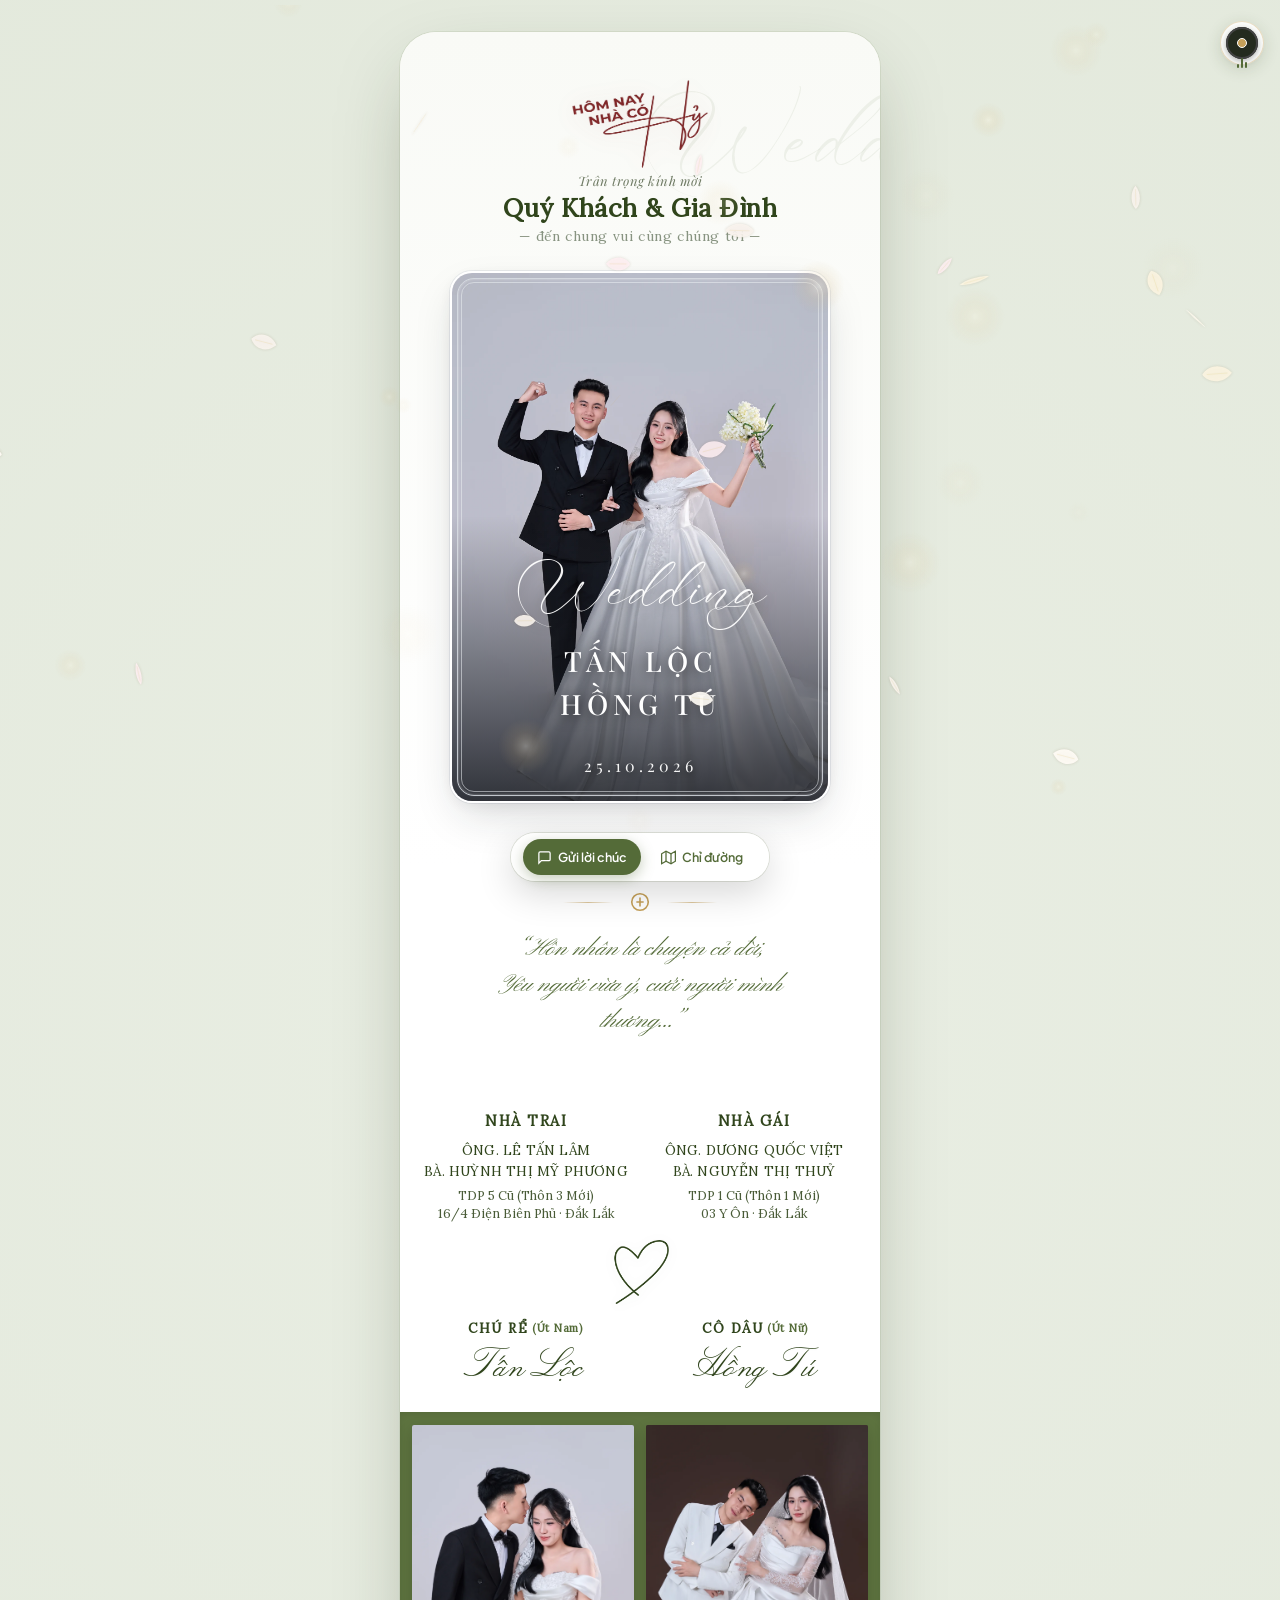
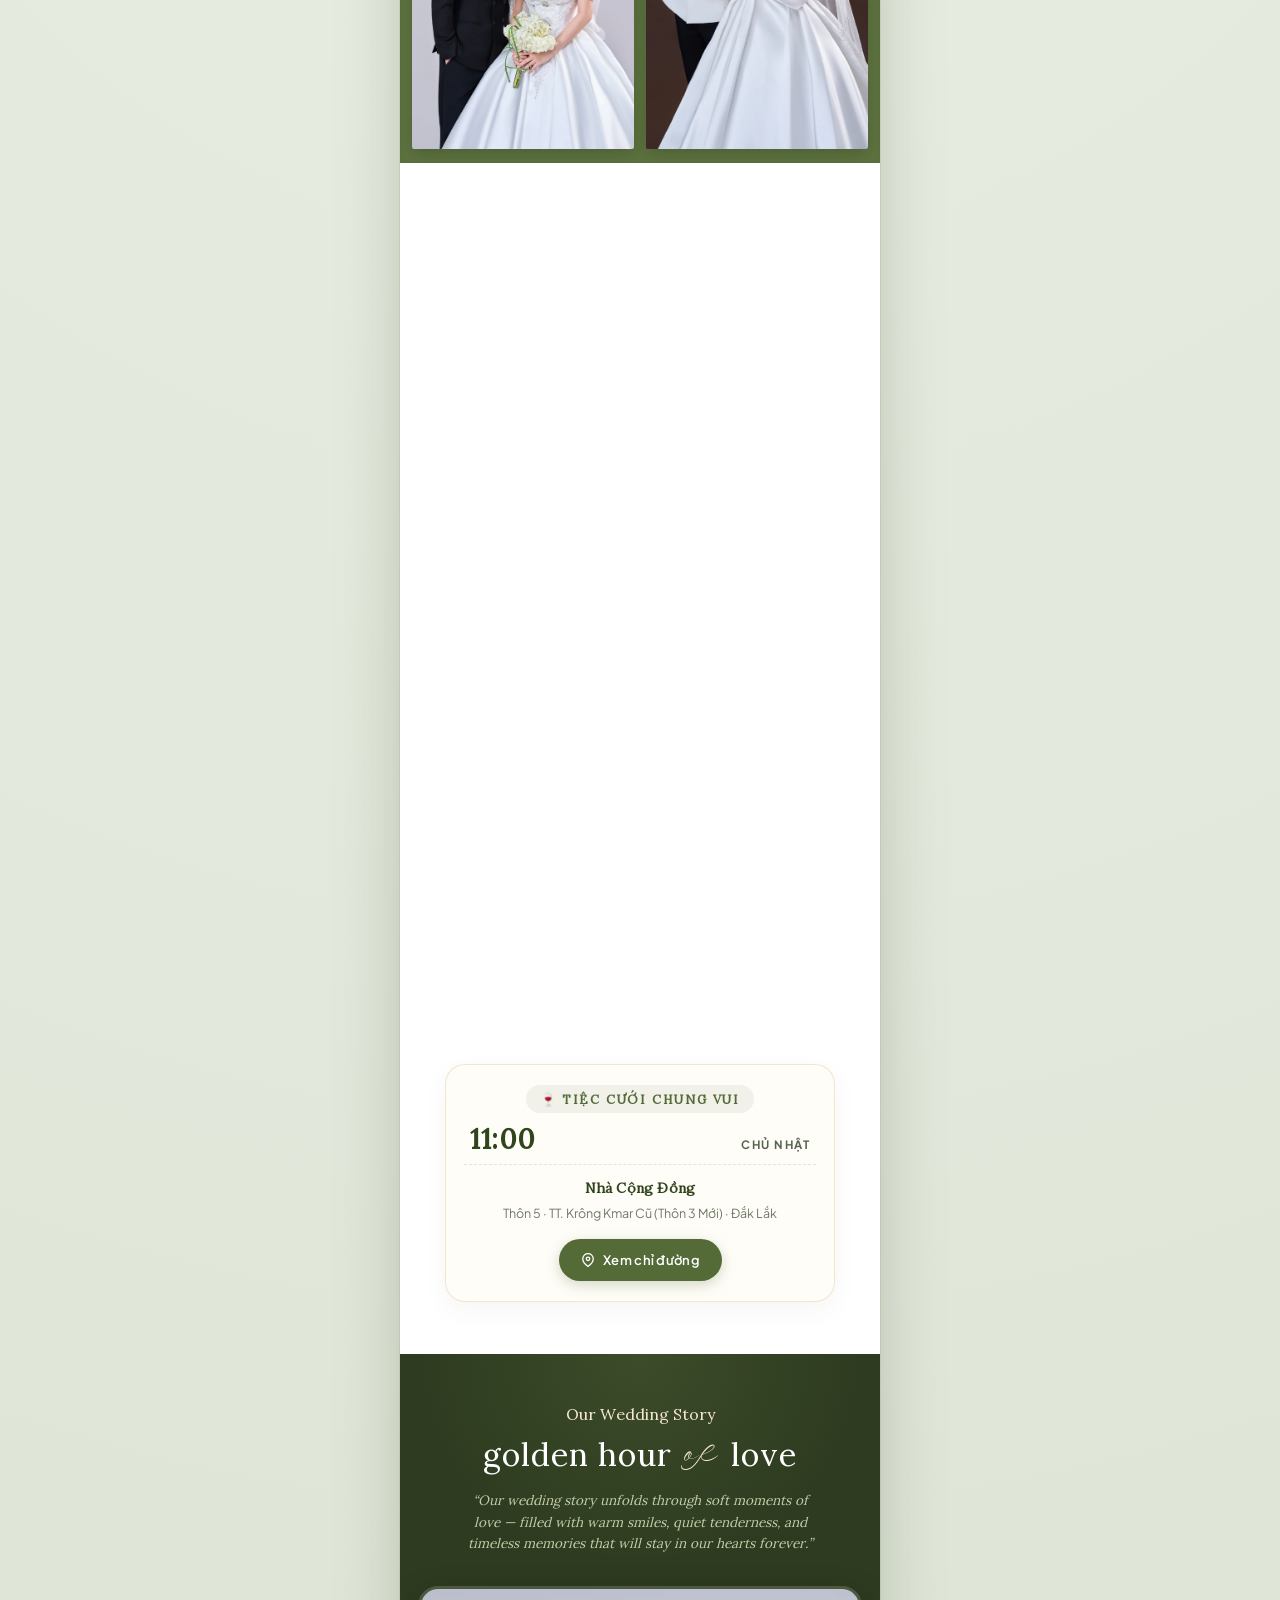
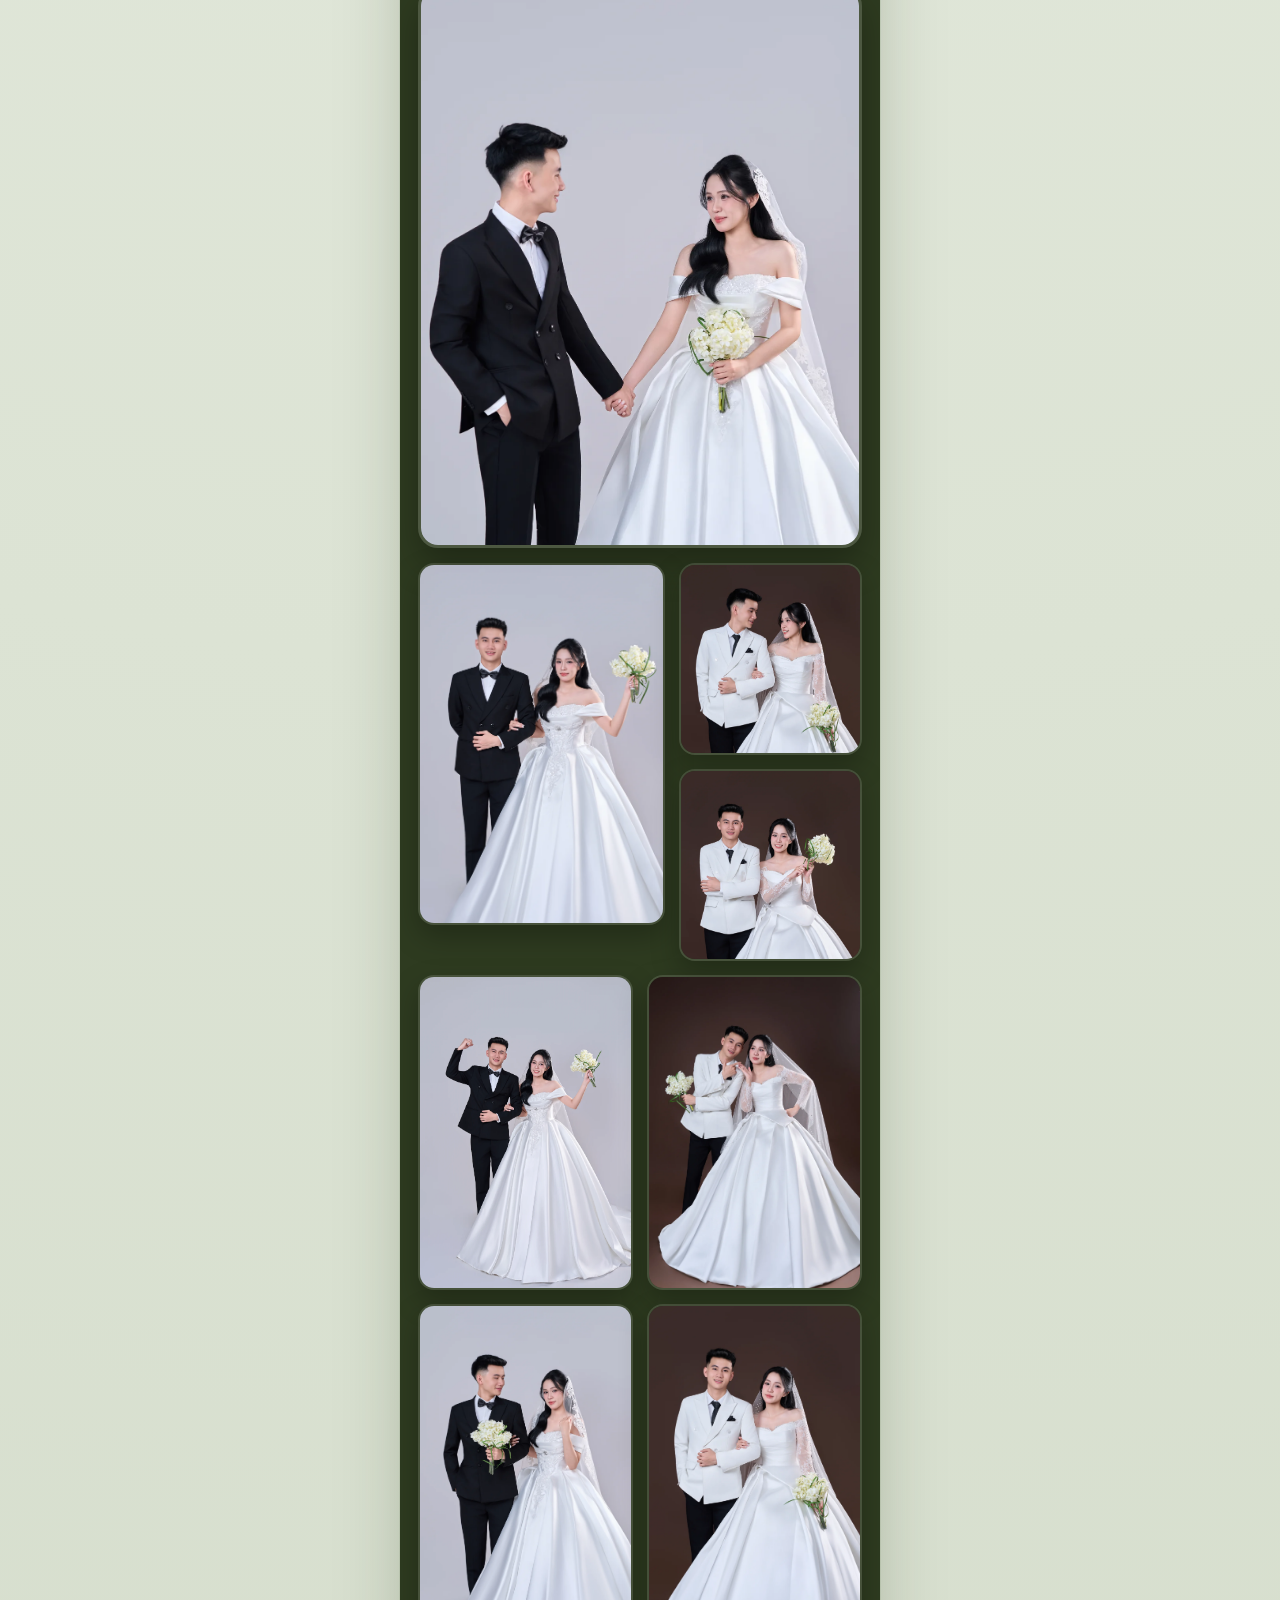
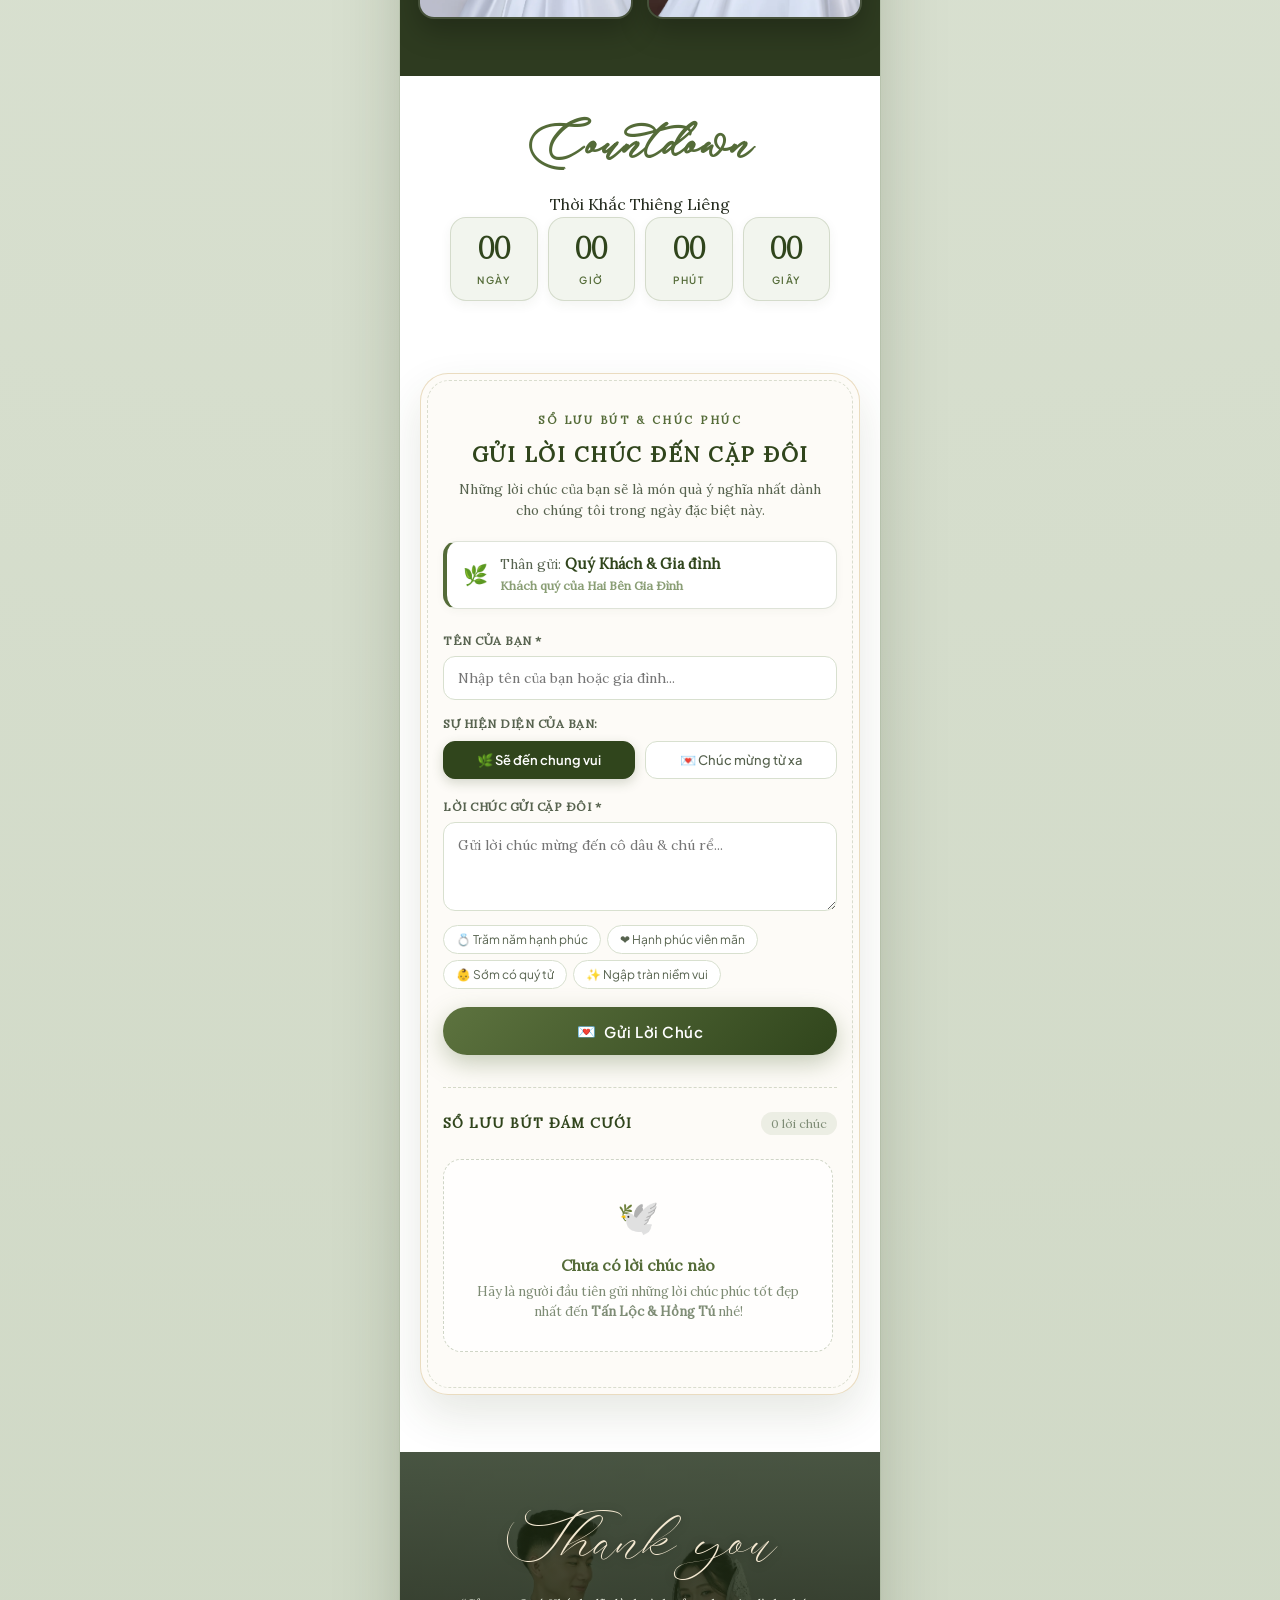
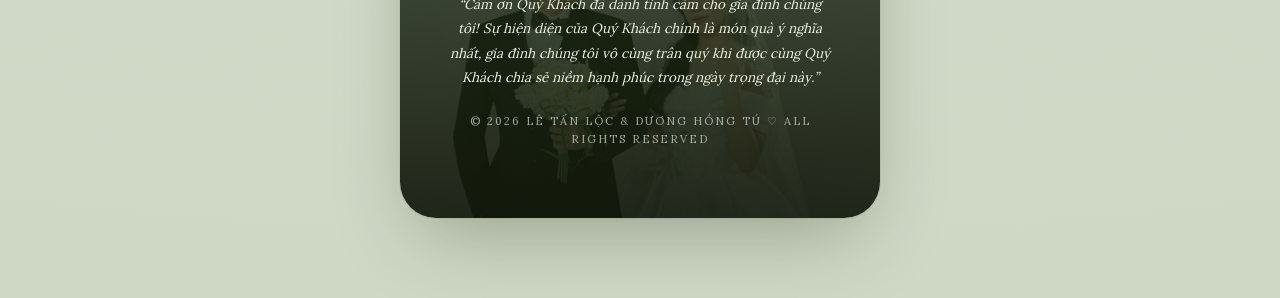
==== commit 6e10f839: "Serve dynamic Open Graph metadata for guest links" ====
--- a/index.html
+++ b/index.html
@@ -9,6 +9,7 @@
   
   <!-- Social Media & Zalo / Facebook Share Preview -->
   <meta property="og:type" content="website">
+  <!-- DYNAMIC_SOCIAL_META -->
   <meta property="og:title" content="Tấn Lộc &amp; Hồng Tú | Hôm Nay Nhà Có Hỷ">
   <meta property="og:description" content="Trân trọng kính mời Quý khách đến chung vui cùng gia đình chúng tôi vào ngày 25.10.2026.">
   <meta property="og:site_name" content="Thiệp cưới Tấn Lộc &amp; Hồng Tú">
